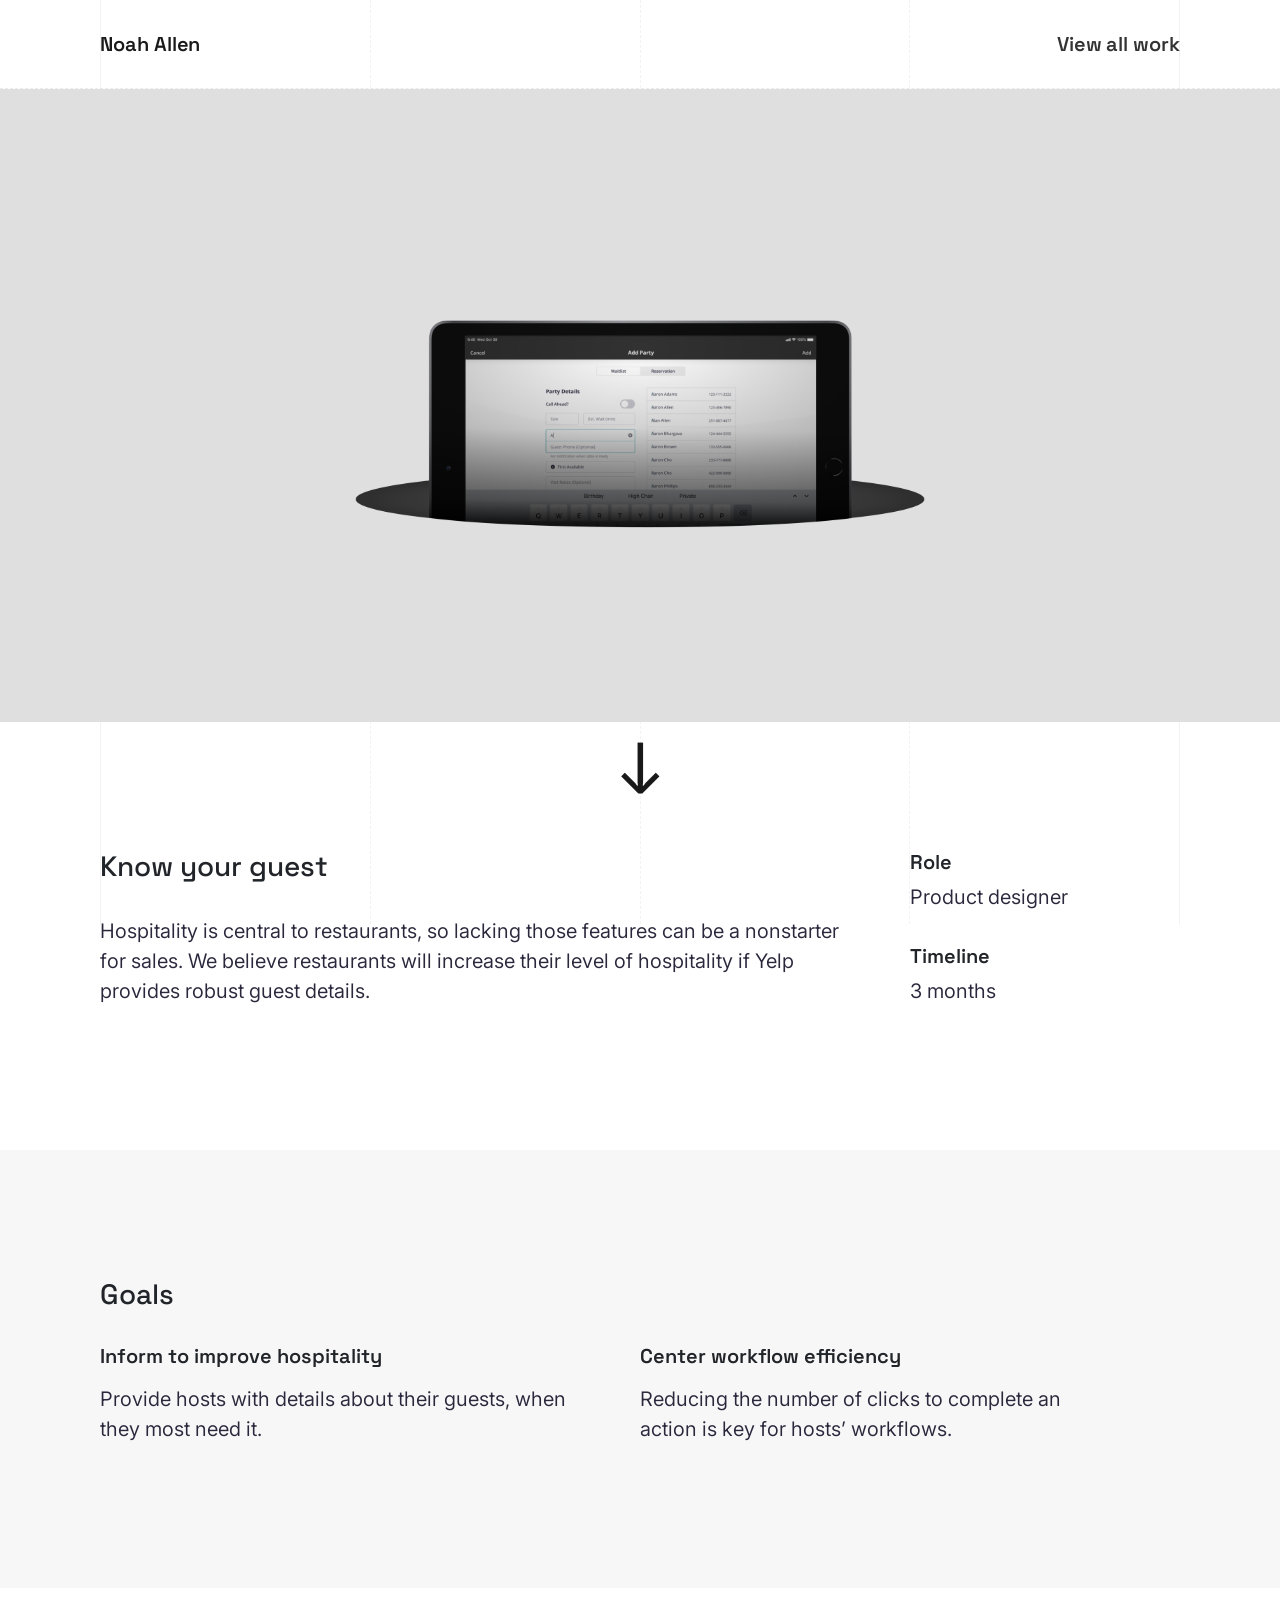
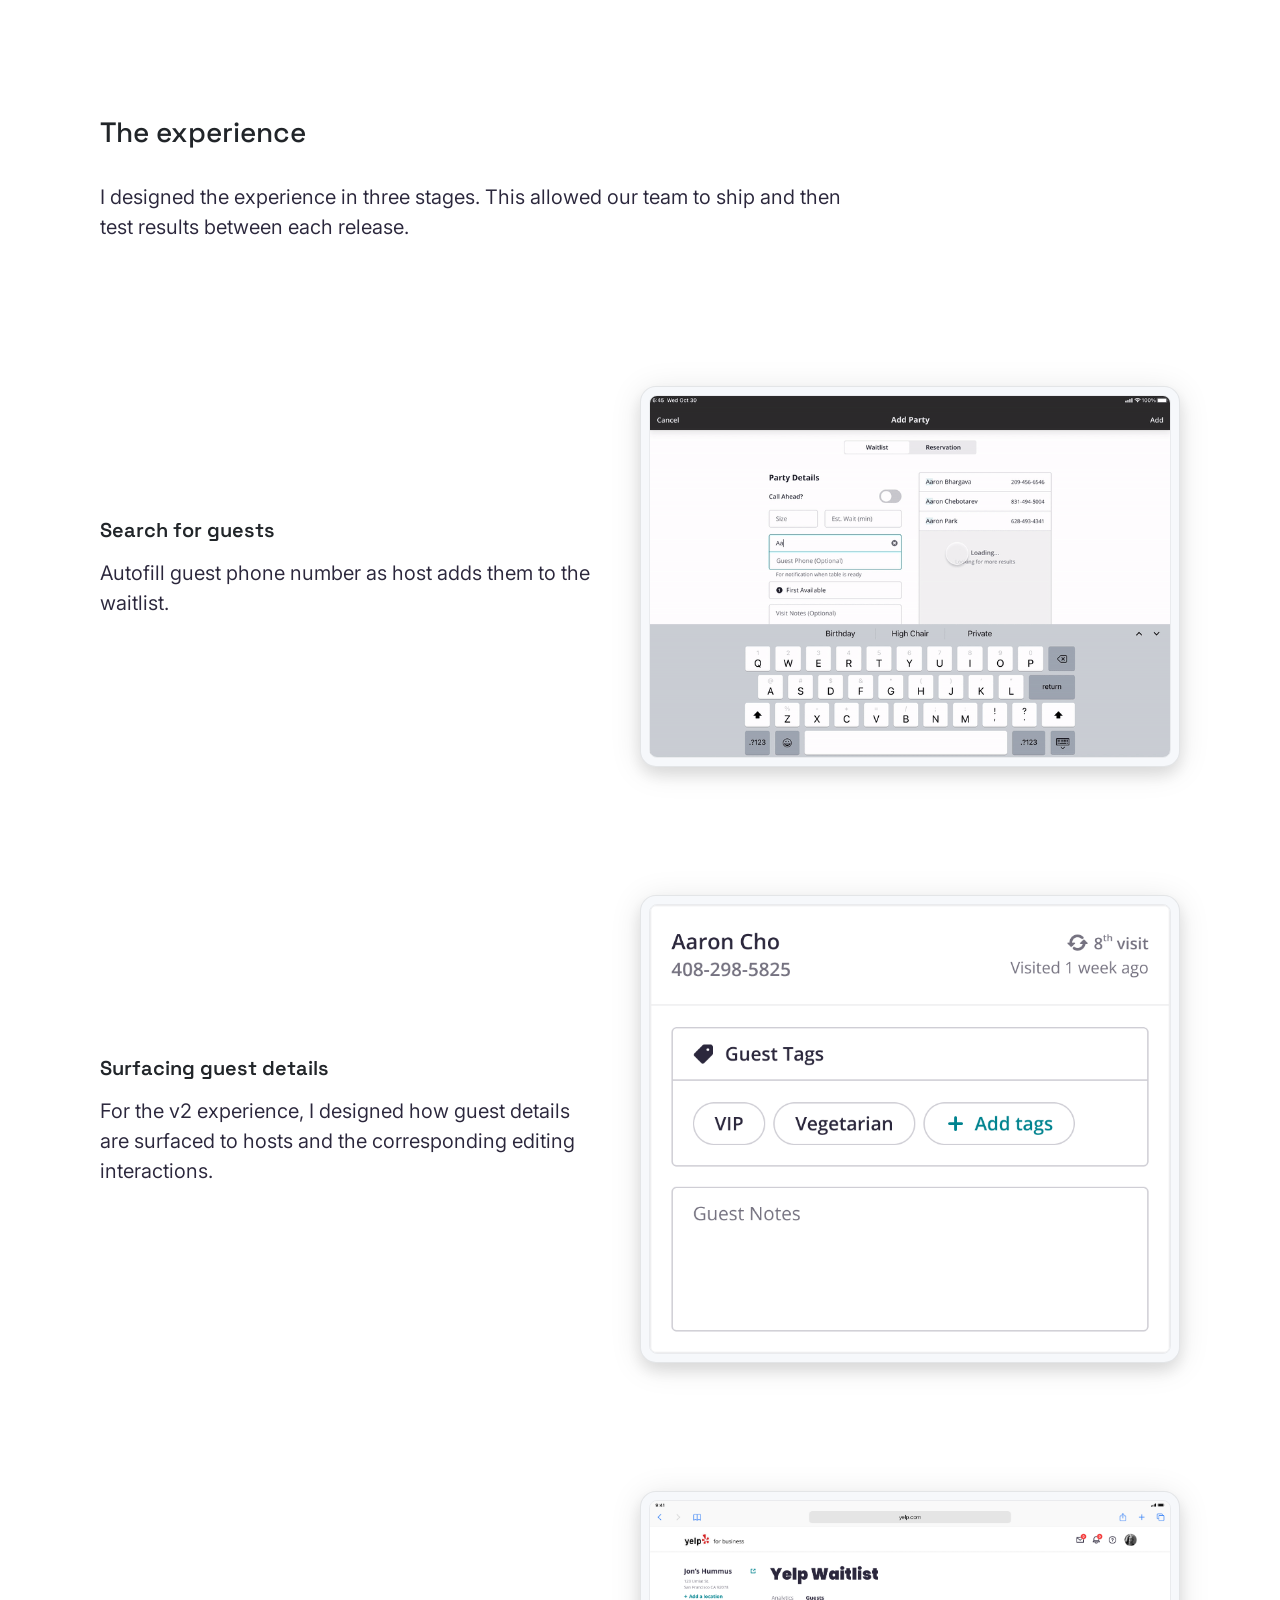
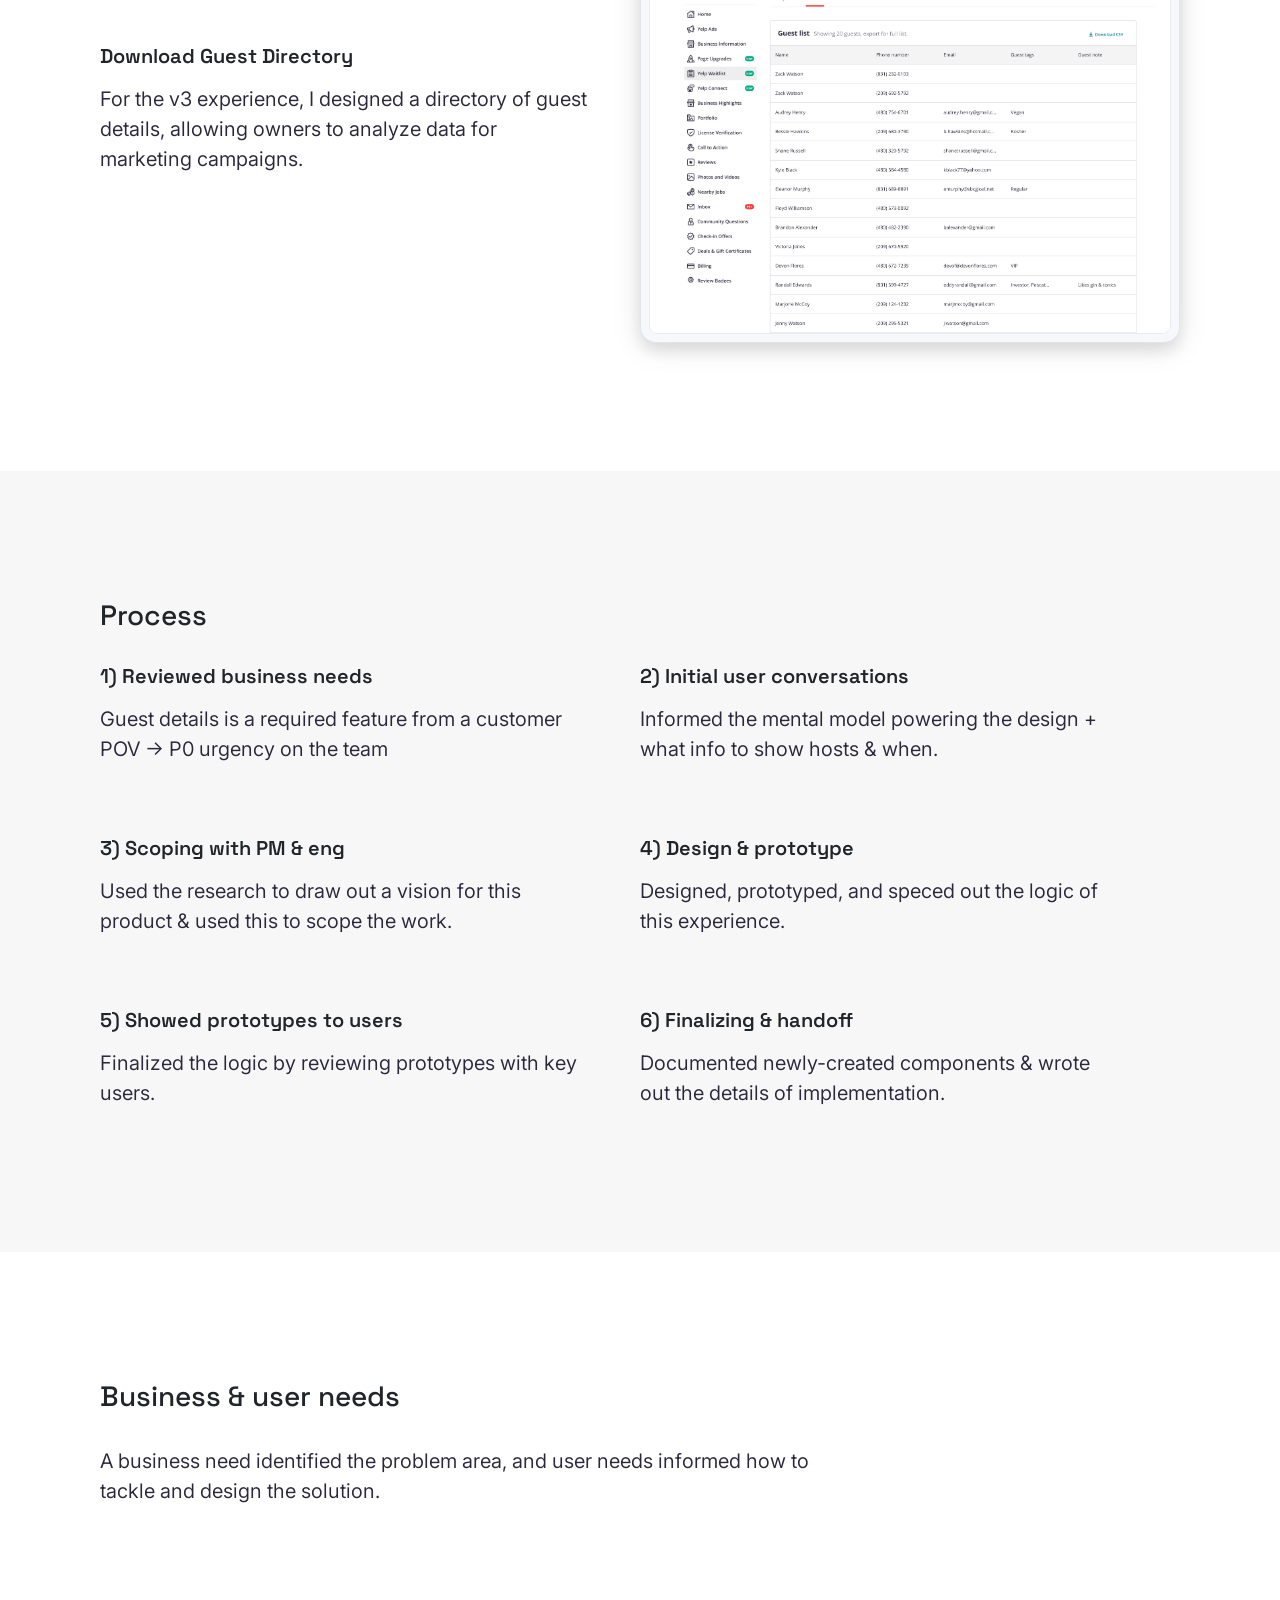
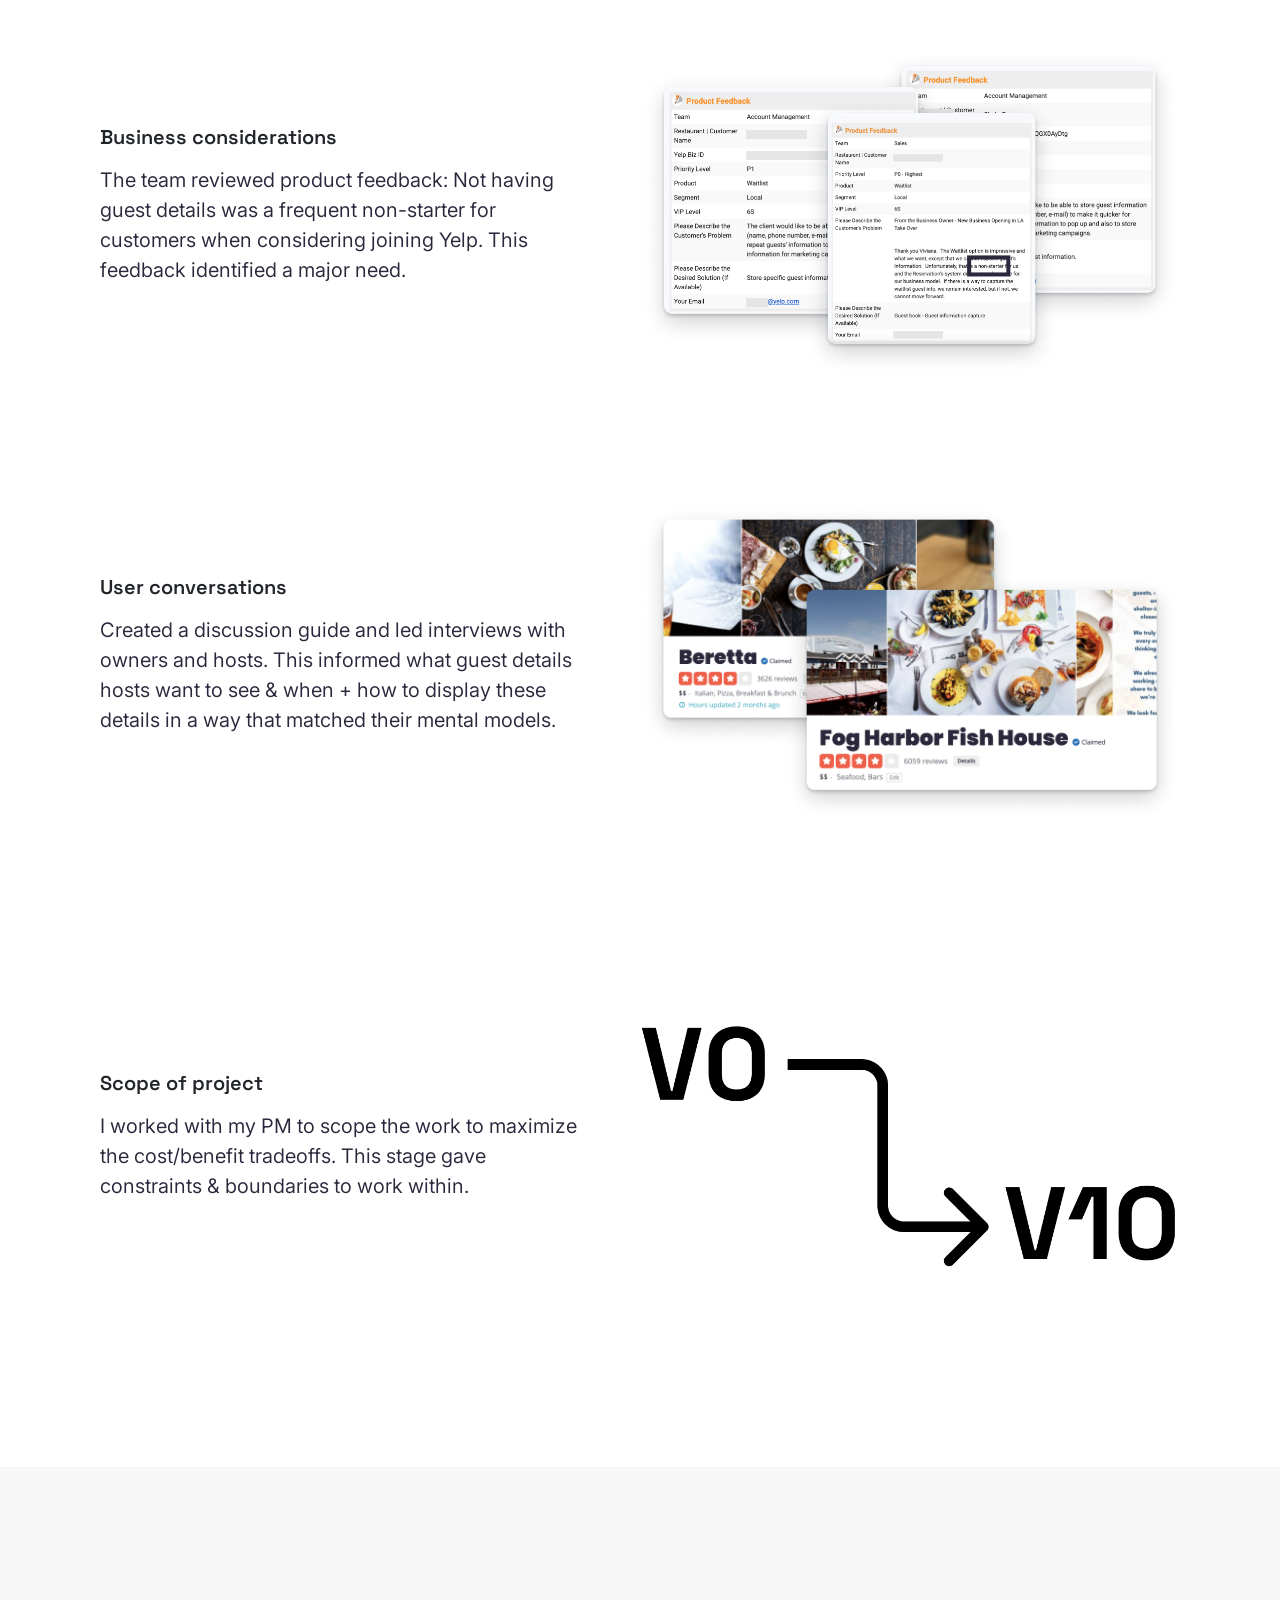
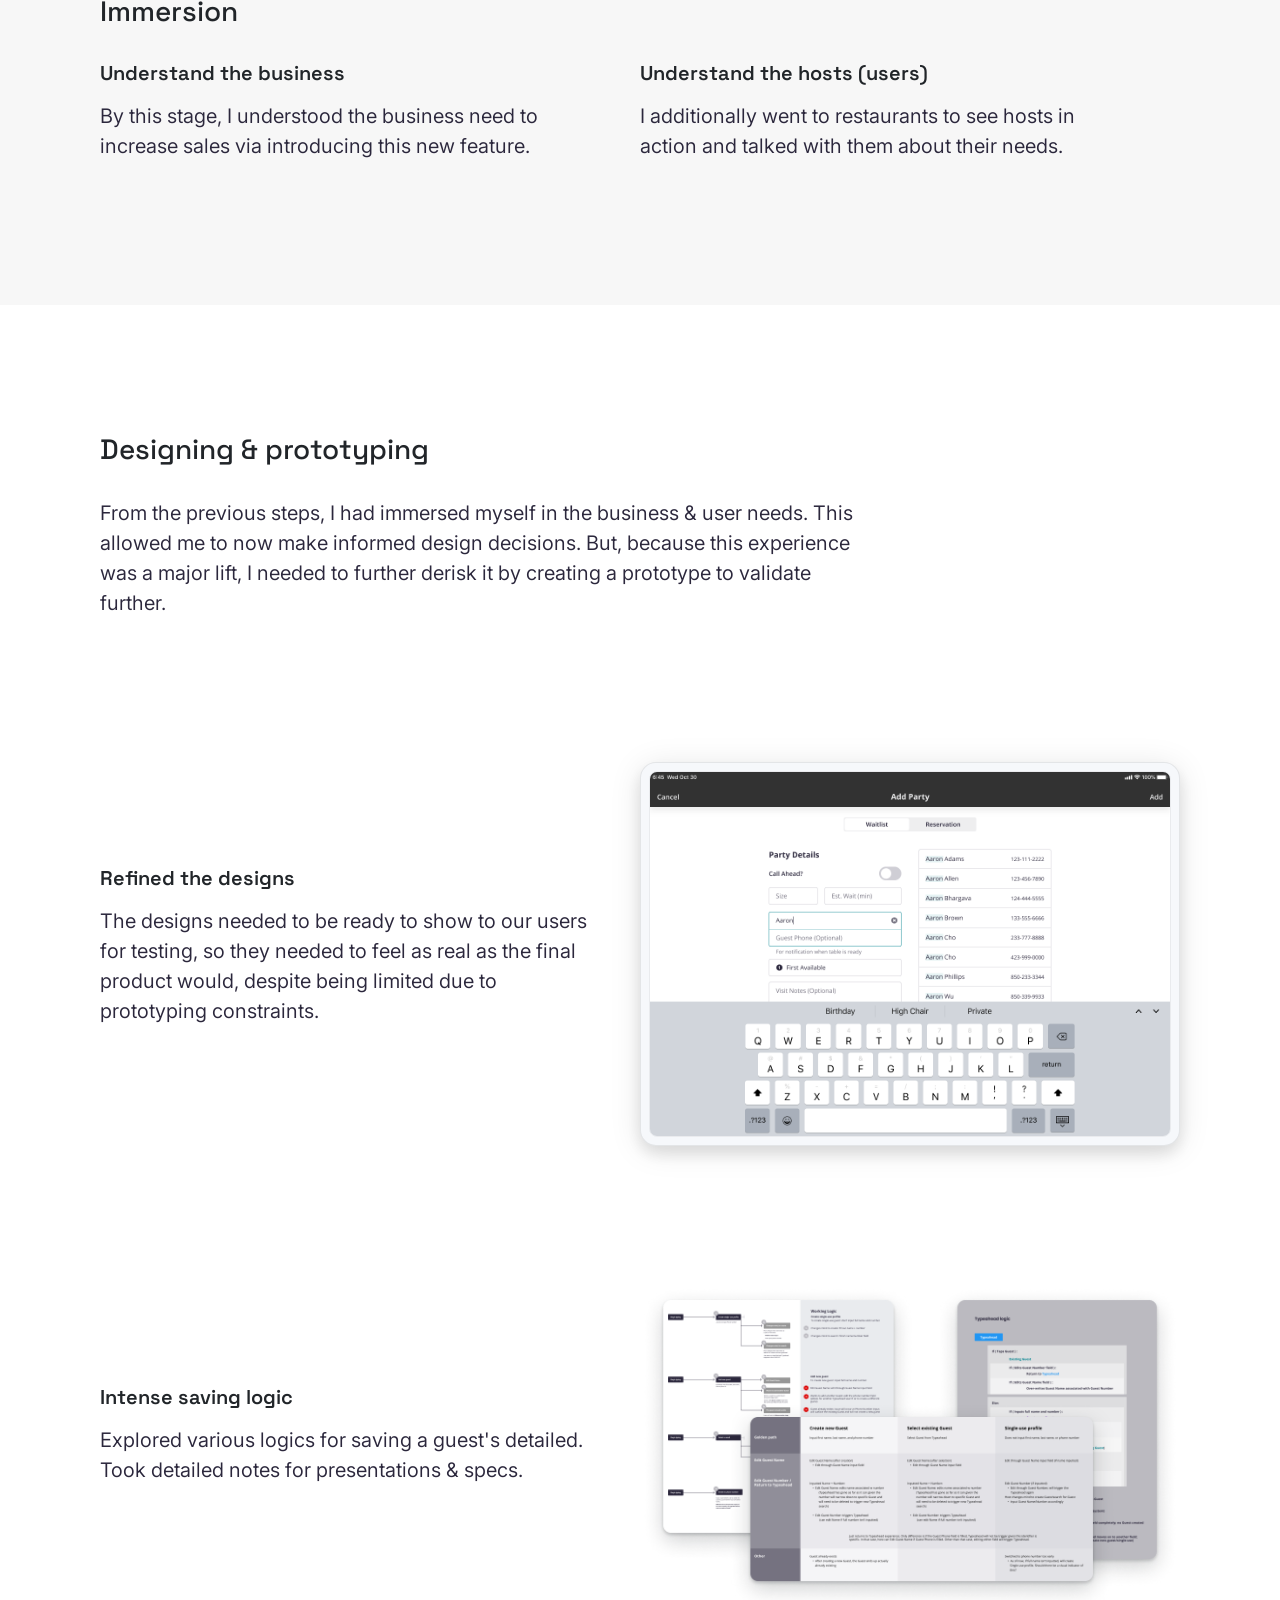
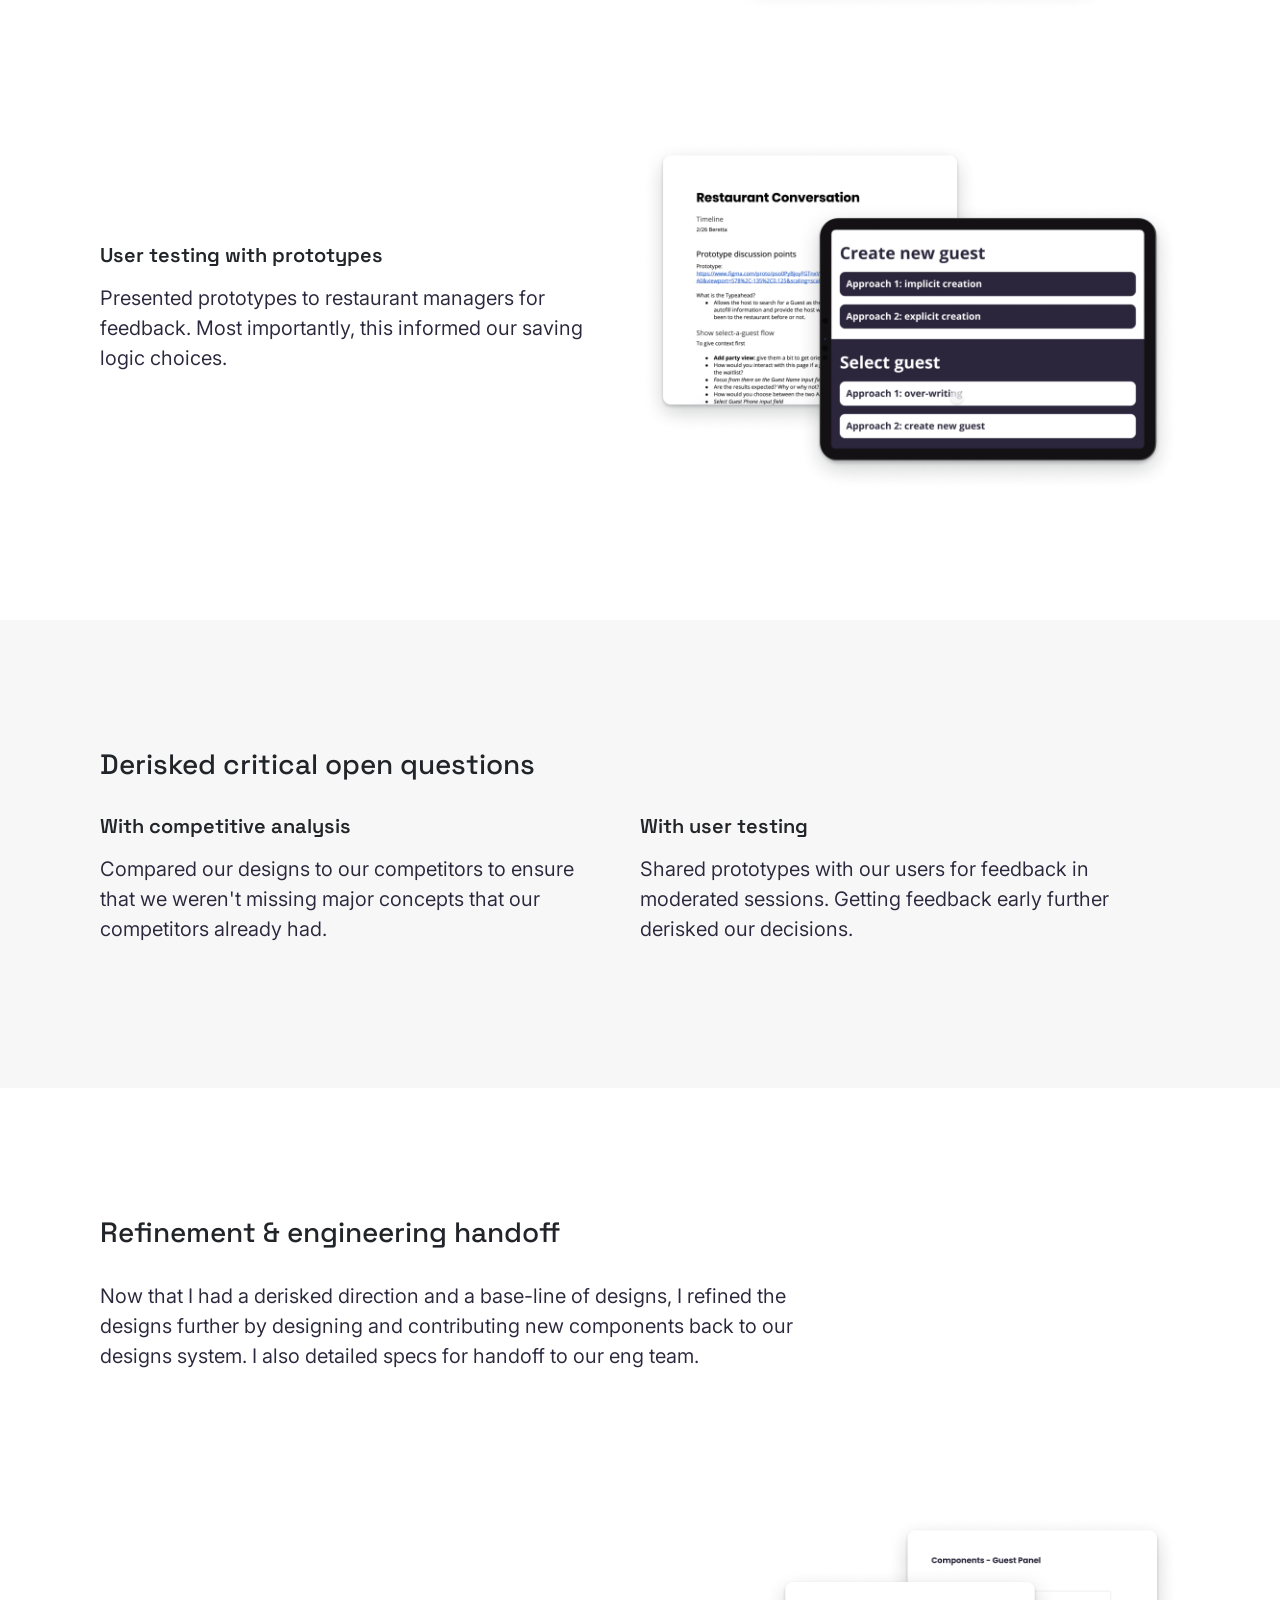
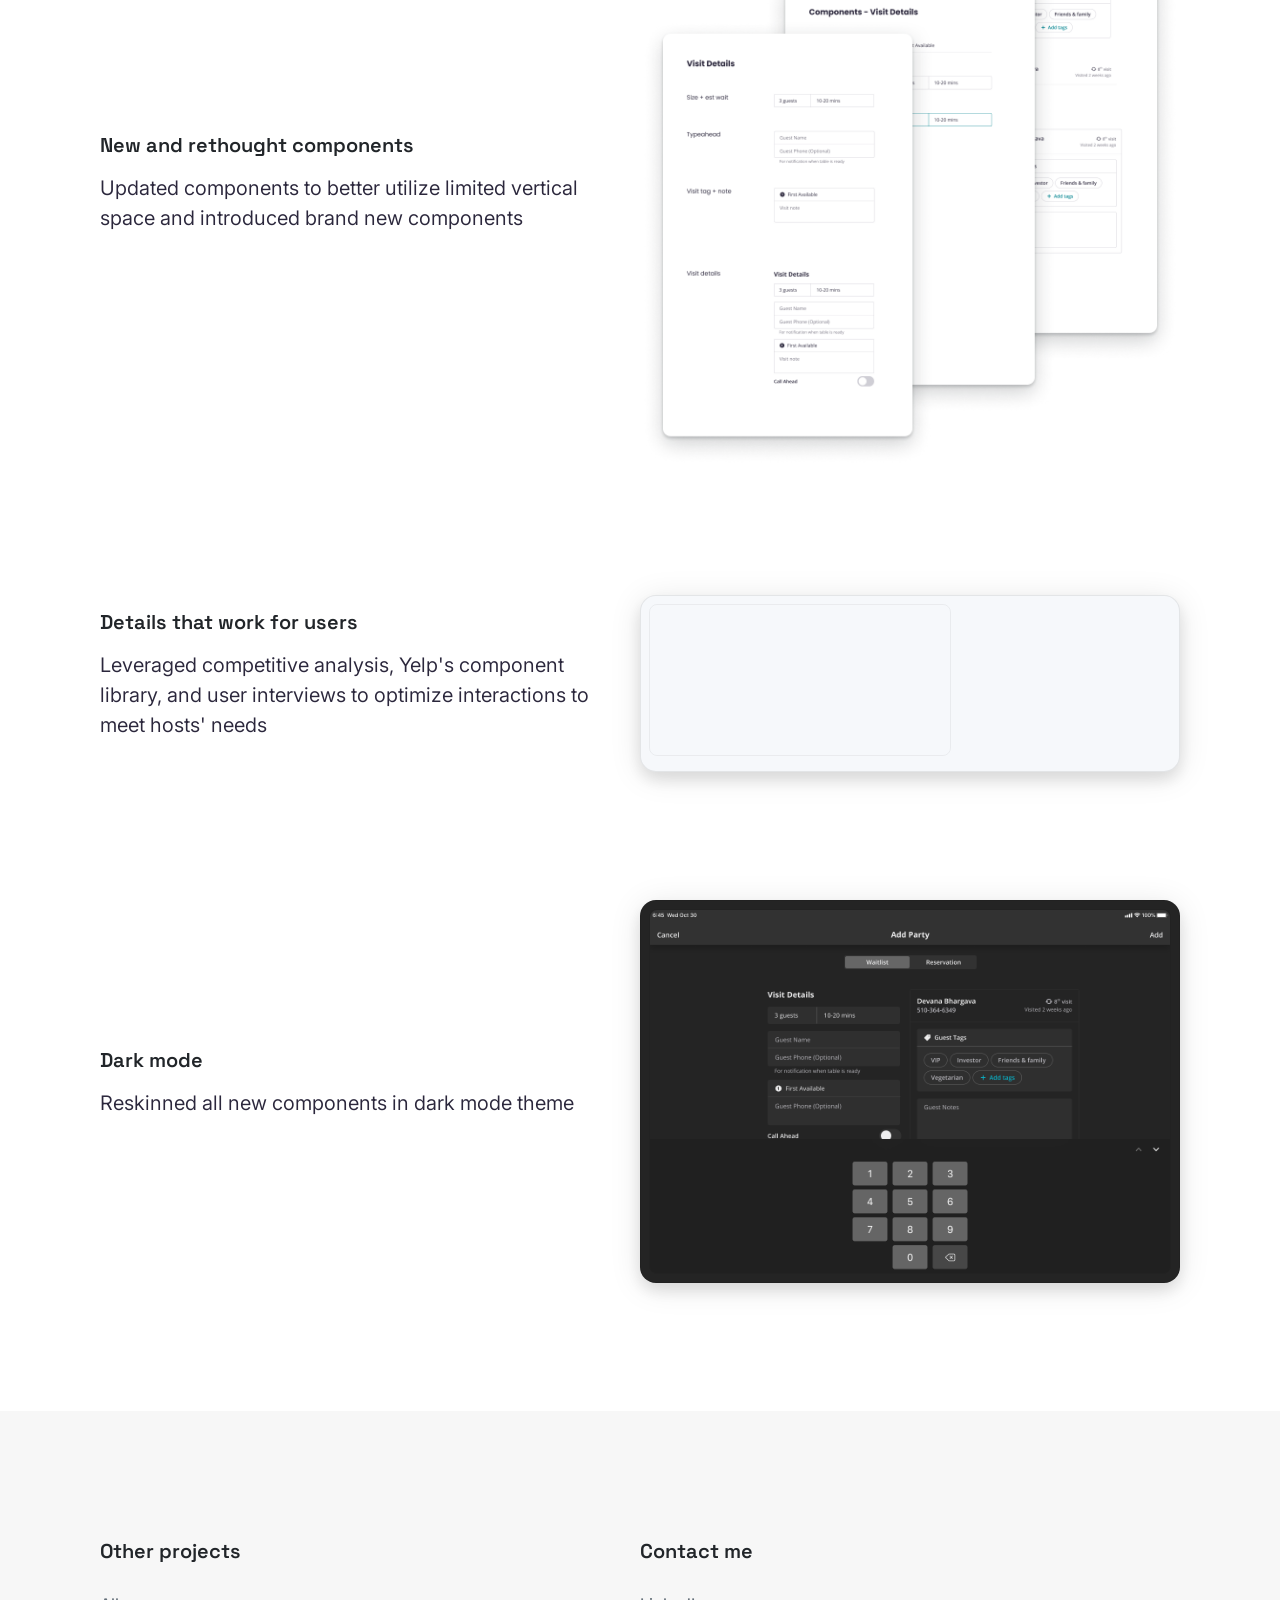
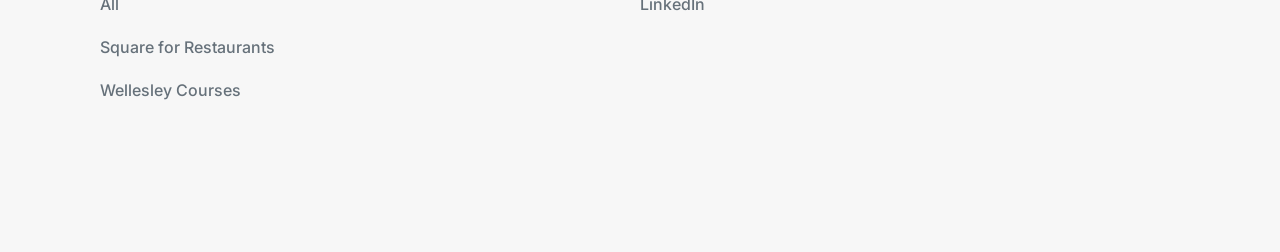
==== know-your-guest.html @ 18ea641b "Recovered site" ====
<!doctype html>
<html xmlns:og="http://opengraphprotocol.org/schema/" xmlns:fb="http://www.facebook.com/2008/fbml" lang="en-US"  class="touch-styles ">
  <head>
    <meta http-equiv="X-UA-Compatible" content="IE=edge,chrome=1">
    <meta name="viewport" content="width=device-width, initial-scale=1.0, shrink-to-fit=no">
    <!-- This is Squarespace. --><!-- synthesizer-yellow-887a -->
<base href="">
<meta charset="utf-8" />
<title>Yelp: know your guest &mdash; Noah Allen</title>

<link rel="preconnect" href="https://fonts.googleapis.com">
<link rel="preconnect" href="https://fonts.gstatic.com" crossorigin>
<link href="https://fonts.googleapis.com/css2?family=Space+Grotesk:wght@300;400;500;600;700&display=swap" rel="stylesheet">
<link href="https://fonts.googleapis.com/css2?family=Inter:wght@100;200;300;400;500;600;700;800;900&display=swap" rel="stylesheet">


<link rel="stylesheet" href="styles/styles.css" />
<link href="https://cdn.jsdelivr.net/npm/bootstrap@5.0.2/dist/css/bootstrap.min.css" rel="stylesheet" integrity="sha384-EVSTQN3/azprG1Anm3QDgpJLIm9Nao0Yz1ztcQTwFspd3yD65VohhpuuCOmLASjC" crossorigin="anonymous">
<link rel="icon" type="image/png" href="favicon.png"/>


  </head>
  <!-- Mobile Styles Enabled -->
  <body id="collection-5eba22b26d0cf6792a5a08ef" class="site-spacing-extra-small site-outer-padding-medium site-alignment-center tweak-site-ajax-loading-enable ancillary-header-full-width tweak-header-cart-style-text  ancillary-header-branding-position-left ancillary-header-tagline-position-left ancillary-header-primary-nav-position-right ancillary-header-secondary-nav-position-right ancillary-header-cart-position-right ancillary-header-left-layout-horizontal ancillary-header-center-layout-stacked ancillary-header-right-layout-horizontal ancillary-header-account-position-left tweak-header-account-style-text  tweak-mobile-bar-account-style-text show-desktop-folder-indicator   scale-heading-3-font-size scale-quote-font-size quote-alignment-center show-quotation-marks   show-events-banner           show-events-title              show-collection-page-header show-collection-page-footer banner-height-small banner-image-alignment-center    banner-text-alignment-center page-banner-text-width-small  scale-banner-description-font-size  banner-text-background-indent-custom scale-page-title-font-size scale-page-description-font-size intro-text-width-large intro-text-height-medium scale-index-title-font-size scale-index-description-font-size index-intro-text-width-medium index-intro-text-height-extra-large index-item-width-half index-item-height-medium index-item-spacing-small    index-item-image-alignment-center index-item-image-crop  index-item-title-display-on-hover index-item-title-alignment-center scale-index-item-title-font-size  show-index-item-categories  project-image-alignment-center project-image-spacing-medium project-banner-spacing-small show-project-captions project-image-portrait-caption-style-alternate  project-image-landscape-caption-style-offset project-left-image-portrait-caption-style-standard project-left-image-landscape-caption-style-standard project-right-image-portrait-caption-style-standard project-right-image-landscape-caption-style-standard    tweak-project-slide-transition image-caption-title-alignment-center scale-image-caption-title-font image-caption-body-alignment-center scale-image-caption-body-font show-index-navigation index-link-spacing-large scale-index-link-font-size index-link-style-list-inline index-link-delimiter-type-none show-next-label-only tweak-page-transition-animation tweak-mobile-bar-position-top-fixed tweak-transparent-fixed-mobile-bar tweak-mobile-bar-branding-position-left tweak-mobile-bar-menu-icon-position-right tweak-mobile-bar-site-tagline-position-below-branding  tweak-mobile-bar-cart-style-text tweak-icon-weight-light  tweak-blog-meta-primary-date tweak-blog-meta-secondary-category tweak-blog-list-style-grid tweak-blog-list-separator-show tweak-blog-list-alignment-left tweak-blog-list-item-image-show tweak-blog-list-item-image-aspect-ratio-grid-32-standard tweak-blog-list-item-image-aspect-ratio-stacked-11-square tweak-blog-list-item-title-show tweak-blog-list-item-excerpt-show tweak-blog-list-item-body-show tweak-blog-list-item-readmore-below-excerpt tweak-blog-list-item-meta-position-above-title tweak-blog-list-pagination-link-label-show tweak-blog-list-pagination-link-icon-show tweak-blog-list-pagination-link-icon-weight-light tweak-blog-item-alignment-center tweak-blog-item-meta-position-above-title tweak-blog-item-share-position-above-content  tweak-blog-item-pagination-link-label-show tweak-blog-item-pagination-link-title-show tweak-blog-item-pagination-link-meta-hide tweak-blog-item-pagination-link-icon-weight-hairline   event-thumbnails event-thumbnail-size-32-standard event-date-label event-date-label-time event-list-show-cats event-list-date event-list-time event-list-address   event-icalgcal-links  event-excerpts  event-item-back-link    gallery-design-grid aspect-ratio-auto lightbox-style-light gallery-navigation-bullets gallery-info-overlay-show-on-hover gallery-aspect-ratio-32-standard gallery-arrow-style-no-background gallery-transitions-fade gallery-show-arrows gallery-auto-crop   tweak-product-list-image-aspect-ratio-23-standard-vertical tweak-product-list-item-hover-behavior-show-alternate-image tweak-product-list-meta-position-overlay tweak-product-list-mobile-meta-position-under tweak-product-list-meta-alignment-under-center tweak-product-list-meta-alignment-overlay-center-center tweak-product-list-show-title tweak-product-list-show-price tweak-product-list-filter-display-left-side tweak-product-list-filter-alignment-left tweak-product-item-nav-show-none tweak-product-item-nav-pagination-style-previousnext tweak-product-item-nav-breadcrumb-alignment-left tweak-product-item-nav-pagination-alignment-split tweak-product-item-gallery-position-left tweak-product-item-gallery-design-slideshow tweak-product-item-gallery-aspect-ratio-23-standard-vertical tweak-product-item-gallery-thumbnail-alignment-center tweak-product-item-details-alignment-left tweak-product-item-details-show-title tweak-product-item-details-show-price tweak-product-item-details-show-excerpt tweak-product-item-details-excerpt-position-below-price tweak-product-item-details-show-share-buttons tweak-product-item-details-show-variants tweak-product-item-details-show-quantity tweak-product-item-details-options-style-square tweak-product-item-details-show-add-to-cart-button tweak-product-item-details-add-to-cart-button-style-outline tweak-product-item-details-add-to-cart-button-shape-square tweak-product-item-details-add-to-cart-button-padding-medium tweak-product-item-image-zoom-enabled tweak-product-item-image-zoom-behavior-click tweak-product-item-lightbox-enabled tweak-related-products-image-aspect-ratio-11-square tweak-related-products-meta-alignment-under-center tweak-product-badge-style-square tweak-product-badge-position-top-right tweak-product-badge-inset-floating newsletter-style-dark hide-opentable-icons opentable-style-dark small-button-style-outline small-button-shape-square medium-button-style-outline medium-button-shape-rounded large-button-style-outline large-button-shape-square image-block-poster-text-alignment-center image-block-card-dynamic-font-sizing image-block-card-content-position-center image-block-card-text-alignment-left image-block-overlap-dynamic-font-sizing image-block-overlap-content-position-center image-block-overlap-text-alignment-left image-block-collage-dynamic-font-sizing image-block-collage-content-position-top image-block-collage-text-alignment-left image-block-stack-dynamic-font-sizing image-block-stack-text-alignment-left button-style-outline button-corner-style-square tweak-product-quick-view-button-style-floating tweak-product-quick-view-button-position-bottom tweak-product-quick-view-lightbox-excerpt-display-truncate tweak-product-quick-view-lightbox-show-arrows tweak-product-quick-view-lightbox-show-close-button tweak-product-quick-view-lightbox-controls-weight-light tweak-share-buttons-style-icon-only tweak-share-buttons-icons-show tweak-share-buttons-labels-show tweak-share-buttons-counts-show  tweak-share-buttons-standard-background-color native-currency-code-usd collection-5eba22b26d0cf6792a5a08ef collection-type-page collection-layout-default mobile-style-available has-site-title has-primary-nav has-secondary-nav" data-controller="BodyClassController">

  <div class="overflow-wrapper">

    
  <div class='col-12 sketch-lines-container d-none d-sm-block'>
    <div class='sketch-lines hor-main-spacing'>
      <div class='sketch-line d-none d-lg-block col-lg-3'></div>
      <div class='sketch-line d-none d-lg-block col-lg-3'></div>
      <div class='sketch-line d-none d-sm-block col-sm-6 col-lg-3'></div>
      <div class='sketch-line-right d-none d-sm-block col-sm-6 col-lg-3'></div>
    </div>
  </div>
  




    <div id="site" class="site-container">

  
      
      <header id="header" class="row hor-main-spacing px-lg-0 " >
        <div class="col-6 " style='padding: 0px;'>
          
            <h3 class="site-title"><a href="index.html">Noah Allen</a></h3>
            
          
          </div>
      
            <div class="col-6 row" id='navigation-as'>
              <nav class="site-navigation" role="navigation" data-content-field="navigation">
            
                      <div class="nav-item index active homepage" id="id-5be735d0b8a0453fd31dd497">
                        <a href="index.html" class="nav-item-index primary-nav-wrapper ">
                          <h3>View all work</h3>
                        </a>
                      </div>
                    
                </nav>
               
        </div>
      </header>


      <div id="content" class="content-container">

        

            




          
        

        <main id="page" class="site-page" role="main">
          <div class='light-gray-splash-blocks container-fluid position-relative pt-3 pt-sm-5' style='pointer-events: none;'>
            <div class='container col-11 col-sm-10 col-md-10 col-lg-8 pt-2' >
  
              <img style='margin-top: 128px;' src='kyg-cover.png' class="img-fluid" alt="..."  >

            </div>
            <div class='home-arrow d-none d-md-flex'>↓</div>

          </div>
            
            

          <div class="vertical-spacing-128 row hor-main-spacing gx-0" data-content-field="main-content">

            <div class='col-12 col-lg-9 pe-0 pe-md-5'>
              <h2 class='margin-bottom-32'>Know your guest</h2>
              <p>Hospitality is central to restaurants, so lacking those features can be a nonstarter for sales. We believe restaurants will increase their level of hospitality if Yelp provides robust guest details.</p>
            </div>
            <div class='col-md-12 col-lg-3 d-none d-md-flex row gx-0 pt-0 pt-md-4 pt-lg-0'>
              <div class='col-12 col-md-6 col-lg-12'>
                <h3 class='margin-bottom-8'>Role</h3>
                <p class='margin-bottom-32'>Product designer</p>
              </div>
              <div class='col-12 col-md-6 col-lg-12'>
                <h3 class='margin-bottom-8'>Timeline</h3>
                <p>3 months</p>
              </div>
            </div>
            
          </div>

          <div class='col-12 background-light vertical-spacing-128'>
            <div class="hor-main-spacing gx-0" data-content-field="main-content">
              <h2 class='margin-bottom-32'>Goals</h2>
  
              <div class='col-12 row'>
                <div class='col-12 col-md-6 pe-md-5 pb-5 pb-md-0'>
                  <h3 class='margin-bottom-16'>Inform to improve hospitality</h3>
                  <p>Provide hosts with details about their guests, when they most need it.</p>
                </div>
                <div class='col-12 col-md-6 pe-md-5'>
                  <h3 class='margin-bottom-16'>Center workflow efficiency</h3>
                  <p>Reducing the number of clicks to complete an action is key for hosts’ workflows.</p>
                </div>
              </div>
            
              
            </div>
          </div>

          <div class="vertical-spacing-128 row hor-main-spacing gx-0" data-content-field="main-content">

            <div class='col-12 col-md-9 pe-0 pe-md-5'>
              <h2 class='margin-bottom-32'>The experience</h2>
              <p>I designed the experience in three stages. This allowed our team to ship and then test results between each release.</p>
            </div>
            <div class='col-3 d-none d-md-block'>
              
            </div>
            
          </div>
    

          <div class="image-block row row hor-main-spacing gx-0" data-content-field="main-content">
              <div class='col-12 col-md-6 pe-0 pe-md-5'>
                <h3 class='margin-bottom-16'>Search for guests</h3>
                <p>Autofill guest phone number as host adds them to the waitlist.</p>
                    
              </div>
              <div class='col-12 col-md-6'>
                <div class='chrome-image-container'>
                  <img src='full-details-kyg.gif' class="img-fluid image-within-chrome" alt="...">
                </div>
              </div>
          </div>

          <div class="image-block row row hor-main-spacing gx-0" data-content-field="main-content">
            <div class='col-12 col-md-6 pe-0 pe-md-5'>
              <h3 class='margin-bottom-16'>Surfacing guest details</h3>
              <p>For the v2 experience, I designed how guest details are surfaced to hosts and the corresponding editing interactions.</p>
                  
            </div>
            <div class='col-12 col-md-6'>
              <div class='chrome-image-container'>
                <img src='Surfacing-Details.png' class="img-fluid image-within-chrome" alt="...">
              </div>
            </div>
        </div>

        <div class="image-block row row hor-main-spacing gx-0" data-content-field="main-content">
          <div class='col-12 col-md-6 pe-0 pe-md-5'>
            <h3 class='margin-bottom-16'>Download Guest Directory</h3>
            <p>For the v3 experience, I designed a directory of guest details, allowing owners to analyze data for marketing campaigns.</p>
                
          </div>
          <div class='col-12 col-md-6'>
            <div class='chrome-image-container'>
              <img src='Guest-Directory.png' class="img-fluid image-within-chrome" alt="...">
            </div>
          </div>
      </div>

      <div class='col-12 background-light vertical-spacing-128'>
        <div class="hor-main-spacing gx-0" data-content-field="main-content">
          <h2 class='margin-bottom-32'>Process</h2>

          <div class='col-12 row margin-bottom-56'>
            <div class='col-12 col-md-6 pe-md-5 pe-0 pb-5 pb-md-0'>
              <h3 class='margin-bottom-16'>1) Reviewed business needs</h3>
              <p>Guest details is a required feature from a customer POV -> P0 urgency on the team</p>
            </div>
            <div class='col-12 col-md-6 pe-md-5 pe-0'>
              <h3 class='margin-bottom-16'>2) Initial user conversations</h3>
              <p>Informed the mental model powering the design + what info to show hosts & when.</p>
            </div>
          </div>

          <div class='col-12 row margin-bottom-56'>
            <div class='col-12 col-md-6 pe-md-5 pe-0 pb-5 pb-md-0'>
              <h3 class='margin-bottom-16'>3) Scoping with PM & eng</h3>
              <p>Used the research to draw out a vision for this product & used this to scope the work.</p>
            </div>
            <div class='col-12 col-md-6 pe-md-5 pe-0'>
              <h3 class='margin-bottom-16'>4) Design & prototype</h3>
              <p>Designed, prototyped, and speced out the logic of this experience.</p>
            </div>
          </div>

          <div class='col-12 row'>
            <div class='col-12 col-md-6 pe-md-5 pe-0 pb-5 pb-md-0'>
              <h3 class='margin-bottom-16'>5) Showed prototypes to users</h3>
              <p>Finalized the logic by reviewing prototypes with key users.</p>
            </div>
            <div class='col-12 col-md-6 pe-md-5 pe-0'>
              <h3 class='margin-bottom-16'>6) Finalizing & handoff</h3>
              <p>Documented newly-created components & wrote out the details of implementation.</p>
            </div>
          </div>
        
          
        </div>
      </div>

      <div class="vertical-spacing-128 row hor-main-spacing gx-0" data-content-field="main-content">

        <div class='col-12 col-md-9 pe-0 pe-md-5'>
          <h2 class='margin-bottom-32'>Business & user needs</h2>
          <p>A business need identified the problem area, and user needs informed  how to tackle and design the solution.</p>
        </div>
        <div class='col-3 d-none d-md-block'>
          
        </div>
        
      </div>

      <div class="image-block row row hor-main-spacing gx-0" data-content-field="main-content">
        <div class='col-12 col-md-6 pe-0 pe-md-5'>
          <h3 class='margin-bottom-16'>Business considerations</h3>
          <p>The team reviewed product feedback: Not having guest details was a frequent non-starter for customers when considering joining Yelp. This feedback identified a major need.</p>
              
        </div>
        <div class='col-12 col-md-6'>
            <img src='Business-Considerations.png' class="img-fluid" alt="...">
        </div>
      </div>

      <div class="image-block row row hor-main-spacing gx-0" data-content-field="main-content">
        <div class='col-12 col-md-6 pe-0 pe-md-5'>
          <h3 class='margin-bottom-16'>User conversations</h3>
          <p>Created a discussion guide and led interviews with owners and hosts. This informed what guest details hosts want to see & when + how to display these details in a way that matched their mental models.</p>
              
        </div>
        <div class='col-12 col-md-6'>
            <img src='User-Conversations.png' class="img-fluid" alt="...">
          </div>
      </div>

      <div class="image-block row row hor-main-spacing gx-0" data-content-field="main-content">
        <div class='col-12 col-md-6 pe-0 pe-md-5'>
          <h3 class='margin-bottom-16'>Scope of project</h3>
          <p>I worked with my PM to scope the work to maximize the cost/benefit tradeoffs. This stage gave constraints & boundaries to work within.</p>
              
        </div>
        <div class='col-12 col-md-6'>
            <img src='v0tov10.png' class="img-fluid" alt="...">
          
        </div>
      </div>

      <div class='col-12 background-light vertical-spacing-128'>
        <div class="hor-main-spacing gx-0" data-content-field="main-content">
          <h2 class='margin-bottom-32'>Immersion</h2>

          <div class='col-12 row'>
            <div class='col-12 col-md-6 pe-md-5 pe-0 pb-5 pb-md-0'>
              <h3 class='margin-bottom-16'>Understand the business</h3>
              <p>By this stage, I understood the business need to increase sales via introducing this new feature.</p>
            </div>
            <div class='col-12 col-md-6 pe-md-5 pe-0'>
              <h3 class='margin-bottom-16'>Understand the hosts (users)</h3>
              <p>I additionally went to restaurants to see hosts in action and talked with them about their needs.</p>
            </div>
          </div>
        
          
        </div>
      </div>

      <div class="vertical-spacing-128 row hor-main-spacing gx-0" data-content-field="main-content">

        <div class='col-12 col-md-9 pe-0 pe-md-5'>
          <h2 class='margin-bottom-32'>Designing & prototyping</h2>
          <p>From the previous steps, I had immersed myself in the business & user needs. This allowed me to now make informed design decisions. But, because this experience was a major lift, I needed to further derisk it by creating a prototype to validate further.</p>
        </div>
        <div class='col-3 d-none d-md-block'>
          
        </div>
        
      </div>

      <div class="image-block row row hor-main-spacing gx-0" data-content-field="main-content">
        <div class='col-12 col-md-6 pe-0 pe-md-5'>
          <h3 class='margin-bottom-16'>Refined the designs</h3>
          <p>The designs needed to be ready to show to our users for testing, so they needed to feel as real as the final product would, despite being limited due to prototyping constraints.</p>
              
        </div>
        <div class='col-12 col-md-6'>
            <div class='chrome-image-container'>
              <img src='search-guest-still.png' class="img-fluid image-within-chrome" alt="...">
            </div>
        </div>
      </div>

      <div class="image-block row row hor-main-spacing gx-0" data-content-field="main-content">
        <div class='col-12 col-md-6 pe-0 pe-md-5'>
          <h3 class='margin-bottom-16'>Intense saving logic</h3>
          <p>Explored various logics for saving a guest's detailed. Took detailed notes for presentations & specs.</p>
              
        </div>
        <div class='col-12 col-md-6'>
            <img src='Flow-Logic.png' class="img-fluid" alt="...">
          </div>
      </div>

      <div class="image-block row row hor-main-spacing gx-0" data-content-field="main-content">
        <div class='col-12 col-md-6 pe-0 pe-md-5'>
          <h3 class='margin-bottom-16'>User testing with prototypes</h3>
          <p>Presented prototypes to restaurant managers for feedback. Most importantly, this informed our saving logic choices.</p>
              
        </div>
        <div class='col-12 col-md-6'>
            <img src='Prototype-Testing.png' class="img-fluid" alt="...">
          </div>
      </div>


      <div class='col-12 background-light vertical-spacing-128'>
        <div class="hor-main-spacing gx-0" data-content-field="main-content">
          <h2 class='margin-bottom-32'>Derisked critical open questions</h2>

          <div class='col-12 row'>
            <div class='col-12 col-md-6 pe-md-5 pe-0 pb-5 pb-md-0'>
              <h3 class='margin-bottom-16'>With competitive analysis</h3>
              <p>Compared our designs to our competitors to ensure that we weren't missing major concepts that our competitors already had.</p>
            </div>
            <div class='col-12 col-md-6 pe-md-5 pe-0'>
              <h3 class='margin-bottom-16'>With user testing</h3>
              <p>Shared prototypes with our users for feedback in moderated sessions. Getting feedback early further derisked our decisions.</p>
            </div>
          </div>
        
          
        </div>
      </div>

      <div class="vertical-spacing-128 row hor-main-spacing gx-0" data-content-field="main-content">

        <div class='col-12 col-md-9 pe-0 pe-md-5'>
          <h2 class='margin-bottom-32'>Refinement & engineering handoff</h2>
          <p>Now that I had a derisked direction and a base-line of designs, I refined the designs further by designing and contributing new components back to our designs system. I also detailed specs for handoff to our eng team.</p>
        </div>
        <div class='col-3 d-none d-md-block'>
          
        </div>
        
      </div>

      <div class="image-block row row hor-main-spacing gx-0" data-content-field="main-content">
        <div class='col-12 col-md-6 pe-0 pe-md-5'>
          <h3 class='margin-bottom-16'>New and rethought components</h3>
          <p>Updated components to better utilize limited vertical space and introduced brand new components</p>
              
        </div>
        <div class='col-12 col-md-6'>
            <img src='New-Components.png' class="img-fluid" alt="...">
          </div>
      </div>

      <div class="image-block row row hor-main-spacing gx-0" data-content-field="main-content">
        <div class='col-12 col-md-6 pe-0 pe-md-5'>
          <h3 class='margin-bottom-16'>Details that work for users</h3>
          <p>Leveraged competitive analysis, Yelp's component library, and user interviews to optimize interactions to meet hosts' needs</p>
              
        </div>
        <div class='col-12 col-md-6'>
            <div class='chrome-image-container'>
              <video autoplay loop muted class="img-fluid image-within-chrome">
                <source src="add-guest-tags.mov" type="video/mp4">
              </video>
            </div>
          </div>
          </div>
      </div>
      
      <div class="image-block row row hor-main-spacing gx-0" data-content-field="main-content">
        <div class='col-12 col-md-6 pe-0 pe-md-5'>
          <h3 class='margin-bottom-16'>Dark mode</h3>
          <p>Reskinned all new components in dark mode theme</p>
              
        </div>
        <div class='col-12 col-md-6'>
            <div class='chrome-image-container' style='background-color: #242424;'>
              <img src='Dark-Mode.png' class="img-fluid image-within-chrome" alt="...">
            </div>
          </div>
      </div>

      <div class='col-12 background-light vertical-spacing-128'>
        <div class="hor-main-spacing gx-0" data-content-field="main-content">

          <div class='col-12 row'>
            <div class='col-12 col-md-6 pe-md-5 pb-5 pb-md-0'>
              <h3 class='margin-bottom-32'>Other projects</h3>
              <a href='index.html'>All</a><br>
              <a href='square-restaurants.html'>Square for Restaurants</a><br>
              <a href='wellesley-courses.html'>Wellesley Courses</a><br>
            </div>
            <div class='col-12 col-md-6 pe-md-5'>
              <h3 class='margin-bottom-32'>Contact me</h3>
                  <a href='https://www.linkedin.com/in/noahlallen/'>LinkedIn</a><br>
            </div>
          </div>
        
          
        </div>
      </div>

        
        
          
          
      
          




  


  





          

          
	<!-- item belongs to an index -->
	
	
	
	



        </main>



      </div>
    </div>


  </body>
</html>
---- styles/styles.css ----
body {
    color: #2B273C;
    font-family: 'Inter', sans-serif;
    font-weight: 400;
    font-style: normal;
    font-size: 16px;
    letter-spacing: 0em;
    text-rendering: optimizeLegibility;
    margin: 0px;
    height: 100%;
}

#header{
    margin-top: 32px;
    margin-bottom: 24px;
    margin-left: 0px;
    margin-right: 0px;
}

#header a{
    font-family: 'Space Grotesk';
    font-style: normal;
    font-weight: 600;
    font-size: 20px;
    line-height: 120%;
    /* identical to box height, or 24px */
    
    letter-spacing: -0.003em;
}

.site-title a{
    text-align: left;
}

.site-header, .site-page, .site-footer {
    width: auto;
    -webkit-box-sizing: border-box;
    -moz-box-sizing: border-box;
    box-sizing: border-box;
}

.site-page{
    margin: 0px auto;
}

img{
    image-rendering: optimizeQuality;
}

.site-header{
    margin-top: 32px;
    margin-bottom: 24px;
}

h4{
    font-family: 'Space Grotesk';
    font-style: normal;
    font-weight: 600;
    font-size: 18px !important;
    line-height: 120% !important;
    /* identical to box height */
    margin-bottom: 12px !important;

}

.margin-bottom-32{
    margin-bottom: 32px;
}

.margin-bottom-56{
    margin-bottom: 56px;
}

.margin-bottom-128{
    margin-bottom: 128px;
}

.margin-bottom-8{
    margin-bottom: 8px;
}

.background-light{
    background: rgba(0, 0, 0, 0.03);
}

.dark-gray-splash-blocks {
    background-color: #191919;
}

.dark-gray-splash-blocks:hover {
    background-color: #212121;
}

.light-gray-splash-blocks {
    background-color: #DFDFDF;
}

.light-gray-splash-blocks:hover {
    background-color: #E6E6E6;
}



h5{
    font-family: 'Inter';
    font-style: normal;
    font-weight: 376 !important;
    font-size: 14px !important;
    line-height: 150%;
    /* identical to box height, or 24px */

}

.pe-6{
    padding-right: 80px !important;
}

.image-block{
    padding-bottom: 128px;
    align-items: center;
}

.chrome-image-container{
    padding: 8px;
    background: #F6F8FB;
    border: 1px solid rgba(0, 0, 0, 0.08);

    box-shadow: 0px 8px 16px rgba(0, 0, 0, 0.1), 0px 4px 32px rgba(0, 0, 0, 0.1);
    border-radius: 16px;
}

.image-within-chrome{
    border: 1px solid rgba(0, 0, 0, 0.05);
    border-radius: 8px;
}

.mobile-site-header {
    z-index: 1000;
    opacity: 1;
    -webkit-transition: opacity 140ms cubic-bezier(.55,.06,.68,.19);
    -moz-transition: opacity 140ms cubic-bezier(.55,.06,.68,.19);
    -ms-transition: opacity 140ms cubic-bezier(.55,.06,.68,.19);
    -o-transition: opacity 140ms cubic-bezier(.55,.06,.68,.19);
    transition: opacity 140ms cubic-bezier(.55,.06,.68,.19);
}

.site-spacing-extra-small .site-header, .site-spacing-extra-small .site-page, .site-spacing-extra-small .site-footer {
}

.ancillary-header-full-width .site-header {
    max-width: 100%;
}

#top-image{
    z-index: 1000;
}

.container-md{
    padding-left: 0px !important;
    padding-right: 0px !important;
    max-width: 100% !important;
}

.container{
    max-width: 100% !important;
    padding-left: 0px !important;
    padding-right: 0px !important;
}



.site-container {
    opacity: 1;
    height: 100%;
    -webkit-transition: opacity 100ms linear 100ms;
    -moz-transition: opacity 100ms linear 100ms;
    -ms-transition: opacity 100ms linear 100ms;
    -o-transition: opacity 100ms linear 100ms;
    transition: opacity 100ms linear 100ms;
    position: relative;
    width: auto;
    max-width: 100%;
    margin: 0;
    -webkit-box-sizing: border-box;
    -moz-box-sizing: border-box;
    box-sizing: border-box;
    overflow: hidden;
}

html {
    -ms-text-size-adjust: 100%;
    -webkit-text-size-adjust: 100%;
    scroll-behavior: smooth;
}

.ancillary-header-full-width .site-header {
    max-width: 100%;
}

.ancillary-header-branding-position-left [data-nc-base="header"] [data-nc-container="left"][data-nc-container], .ancillary-header-tagline-position-left.has-tagline [data-nc-base="header"] [data-nc-container="left"][data-nc-container], .ancillary-header-primary-nav-position-left.has-primary-nav [data-nc-base="header"] [data-nc-container="left"][data-nc-container], .ancillary-header-secondary-nav-position-left.has-secondary-nav [data-nc-base="header"] [data-nc-container="left"][data-nc-container], .ancillary-header-cart-position-left.has-cart [data-nc-base="header"] [data-nc-container="left"][data-nc-container], .ancillary-header-account-position-left.has-user-accounts [data-nc-base="header"] [data-nc-container="left"][data-nc-container] {
    display: -webkit-box;
    display: -ms-flexbox;
    display: -webkit-flex;
    display: flex;
}

[data-nc-base="header"] [data-nc-container="left"] {
    text-align: left;
    -webkit-box-pack: start;
    -ms-flex-pack: start;
    -webkit-justify-content: flex-start;
    justify-content: flex-start;
    display: none;
}

.sqs-col-12 .sqs-col-4 {
    width: 33.3333%;
}

[data-nc-container] {
    display: -webkit-box;
    display: -ms-flexbox;
    display: -webkit-flex;
    display: flex;
    -webkit-box-align: center;
    -ms-flex-align: center;
    -webkit-align-items: center;
    align-items: center;
    -webkit-flex-wrap: wrap;
    flex-wrap: wrap;
    -webkit-box-flex: 1;
    -ms-flex: 1 1 auto;
    -webkit-flex: 1 1 auto;
    flex: 1 1 auto;
    min-width: 0;
    max-width: 100%;
}

[data-nc-group] {
    display: -webkit-box;
    display: -ms-flexbox;
    display: -webkit-flex;
    display: flex;
    -webkit-box-align: center;
    -ms-flex-align: center;
    -webkit-align-items: center;
    align-items: center;
    text-align: center;
    -webkit-box-pack: center;
    -ms-flex-pack: center;
    -webkit-justify-content: center;
    justify-content: center;
}

[data-nc-base="header"] [data-nc-container="left"] [data-nc-element="branding"] {
    -webkit-box-ordinal-group: 1;
    -ms-flex-order: 1;
    -webkit-order: 1;
    order: 1;
}

[data-nc-container="left"] [data-nc-element] {
    margin-right: 20px;
}
[data-nc-element] {
    -webkit-box-sizing: border-box;
    -moz-box-sizing: border-box;
    box-sizing: border-box;
    -webkit-box-flex: 1;
    -ms-flex: 0 1 auto;
    -webkit-flex: 0 1 auto;
    flex: 0 1 auto;
}


.site-title a:link, .site-title a:visited, .site-title a:hover, .site-title a:active {
    color: rgba(0, 0, 0, 0.9);
    text-decoration: none;

}
body a {
    color: #66717a;
    text-decoration: none;
}

a {
    font-family: 'Inter', sans-serif;
    background: transparent;
}
user agent stylesheet
a:-webkit-any-link {
    color: -webkit-link;
    cursor: pointer;
    text-decoration: underline;
}


.primary-nav-wrapper nav a:hover, .primary-nav-wrapper nav a:active, .primary-nav-wrapper nav .active>a {
    color: #2a263b;
}

.primary-nav-wrapper nav a:link, .primary-nav-wrapper nav a:visited, .primary-nav-wrapper nav .folder-toggle-label {
    color: #a7b6c2;
}
body a {
    color: #66717a;
    text-decoration: none;
}
user agent stylesheet
a:-webkit-any-link {
    color: -webkit-link;
    cursor: pointer;
}
.primary-nav-wrapper nav {
    font-style: normal;
    font-size: 18px;
    line-height: 22px;
    color: #2a263b;
    text-transform: lowercase;
}
.primary-nav-wrapper nav {
    font-size: 14px;
    letter-spacing: .02em;
    font-weight: 400;
    font-style: normal;
    font-size: 18px;
    letter-spacing: .05em;
    line-height: 1em;
}

[data-nc-base="header"] [data-nc-container="right"] {
    text-align: right;
    -webkit-box-pack: end;
    -ms-flex-pack: end;
    -webkit-justify-content: flex-end;
    justify-content: flex-end;
}

[data-nc-base="header"] [data-nc-container="left"] {
    text-align: left;
    -webkit-box-pack: start;
    -ms-flex-pack: start;
    -webkit-justify-content: flex-start;
    justify-content: flex-start;
}

[data-nc-base="header"] [data-nc-container="right"] [data-nc-element="primary-nav"] {
    -webkit-box-ordinal-group: 2;
    -ms-flex-order: 2;
    -webkit-order: 2;
    order: 2;
}

[data-nc-container="right"] [data-nc-element] {
    margin-left: 20px;
}
[data-nc-element] {
    -webkit-box-sizing: border-box;
    -moz-box-sizing: border-box;
    box-sizing: border-box;
    -webkit-box-flex: 1;
    -ms-flex: 0 1 auto;
    -webkit-flex: 0 1 auto;
    flex: 0 1 auto;
}

.site-navigation{
    margin-left: 20px;
    font-style: normal;
    font-size: 18px;
    line-height: 22px;
    color: #2a263b;
    width: auto !important;
    margin-left: 24px; 
    margin-right: 0;
}

#header .site-navigation{
    padding: 0px;
}

#navigation-as{
    margin-left: auto;
    margin-right: 0;
    padding-right: 0px;
    justify-content: right;
}

.secondary-nav-wrapper  {
    color: #a7b6c2;
    letter-spacing: .05em;
}

.primary-nav-wrapper  {
    color: #333;
    letter-spacing: .05em;
}


figure {
    display: block;
    margin-block-start: 1em;
    margin-block-end: 1em;
    margin-inline-start: 0px;
    margin-inline-end: 0px;
}

.sqs-layout:not(.sqs-editing) .sqs-row .sqs-block:not(.float):not(.sqs-feature-gated-wrapper):first-child {
    padding-top: 0;
}

.sqs-block:not(.sqs-block-html):not(.sqs-block-markdown) {
    clear: both;
}

.sqs-block {
    position: relative;
    height: auto;
    padding-top: 17px;
    padding-bottom: 17px;
}

.sqs-col-12 {
    width: 100%;
}

.collection-type-index .site-page {
    max-width: 100%;
}

.site-alignment-center .site-page, .site-alignment-center .site-footer {
    margin-left: auto;
    margin-right: auto;
}

.sqs-row {
    width: auto !important;
}

.sqs-col-12 .sqs-col-6 {
    width: 50%;
}

.sqs-block-button .sqs-block-button-container--right {
    text-align: right;
}

.small-button-style-outline .sqs-block-button .sqs-block-button-element--small {
    color: #151b1e;
}

.small-button-style-outline .sqs-block-button .sqs-block-button-element--small, .medium-button-style-outline .sqs-block-button .sqs-block-button-element--medium, .large-button-style-outline .sqs-block-button .sqs-block-button-element--large, .small-button-style-outline .sqs-alternate-block-style-container .sqs-block-button .sqs-block-button-element--small, .medium-button-style-outline .sqs-alternate-block-style-container .sqs-block-button .sqs-block-button-element--medium, .large-button-style-outline .sqs-alternate-block-style-container .sqs-block-button .sqs-block-button-element--large {
    border-width: 2px;
    border-style: solid;
    background-color: transparent;
    transition: 0.1s background-color linear, 0.1s color linear;
}

.sqs-block-button .sqs-block-button-element--small {
    padding: 13px 26px;
    font-weight: 600;
    font-size: 16px;
    font-weight: 700;
    font-style: normal;
    text-transform: uppercase;
    letter-spacing: .1em;
    color: #fff;
    background-color: #151b1e;
    border-color: #151b1e;
}


.bg-gradient-3{
    background: linear-gradient(360deg, #47536D 0%, #101217 100%);
}

.small-button-shape-rounded .sqs-block-button .sqs-block-button-element--small, .medium-button-shape-rounded .sqs-block-button .sqs-block-button-element--medium, .large-button-shape-rounded .sqs-block-button .sqs-block-button-element--large {
    border-radius: 3px;
}

.medium-button-style-outline .sqs-block-button .sqs-block-button-element--medium {
    color: #2a263b;
}
.small-button-style-outline .sqs-block-button .sqs-block-button-element--small, .medium-button-style-outline .sqs-block-button .sqs-block-button-element--medium, .large-button-style-outline .sqs-block-button .sqs-block-button-element--large, .small-button-style-outline .sqs-alternate-block-style-container .sqs-block-button .sqs-block-button-element--small, .medium-button-style-outline .sqs-alternate-block-style-container .sqs-block-button .sqs-block-button-element--medium, .large-button-style-outline .sqs-alternate-block-style-container .sqs-block-button .sqs-block-button-element--large {
    border-width: 2px;
    border-style: solid;
    background-color: transparent;
    -webkit-transition: 0.1s background-color linear, 0.1s color linear;
    -moz-transition: 0.1s background-color linear, 0.1s color linear;
    -o-transition: 0.1s background-color linear, 0.1s color linear;
    transition: 0.1s background-color linear, 0.1s color linear;
}
.sqs-block-button .sqs-block-button-element--medium {
    padding: 21px 34px;
    font-size: 15px;
    font-weight: 600;
    letter-spacing: 1px;
    font-size: 16px;
    font-weight: 700;
    font-style: normal;
    text-transform: uppercase;
    letter-spacing: .05em;
    color: #fff;
    background-color: #2a263b;
    border-color: #2a263b;
}

h1:not(.BlogItem-title):not(.BlogList-item-title):not(.ProductList-title):first-child, h2:first-child, h3:not(.project-slide-description-title):first-child, .page-title:first-child, .page-description p:first-child {
    margin-top: 0;
}
.sqs-block-html .sqs-block-content>*:first-child {
    margin-top: 0;
}


h1, h2, h3 {
    font-family: 'Space Grotesk', sans-serif;
    -webkit-font-smoothing: antialiased;
}

h1 {
    font-style: normal;
    font-weight: 600 !important;
    font-size: 36px !important;
    line-height: 120%;

    color: #2B273C;
}

.row:before, .row:after{
    display: none;
  }

.sqs-block:not(.sqs-block-html):not(.sqs-block-markdown) {
    clear: both;
}

[class*=sqs-col] .sqs-block {
    padding-left: 17px;
    padding-right: 17px;
}
.spacer-block {
    height: 64px !important;
    padding: 0px !important;
}
.sqs-block {
    position: relative;
    height: auto;
    padding-top: 17px;
    padding-bottom: 17px;
}

.sqs-col-12 .sqs-col-3 {
    width: 25%;
}
.sqs-col-3 {
    width: 25%;
}
[class*=sqs-col] {
    float: left;
}

.sqs-layout:not(.sqs-editing)>.sqs-row:first-child>[class*=sqs-col]:first-child>.sqs-block:last-child, .sqs-layout:not(.sqs-editing) .sqs-block+.sqs-row .sqs-block:not(.float):last-child {
    padding-bottom: 17px;
}

.sqs-layout:not(.sqs-editing) .sqs-block+.sqs-row .sqs-block:not(.float):first-child {
    padding-top: 17px;
}
.sqs-layout:not(.sqs-editing) .sqs-row .sqs-block:not(.float):not(.sqs-feature-gated-wrapper):first-child {
    padding-top: 0;
}
[class*=sqs-col] .sqs-block {
    padding-left: 17px;
    padding-right: 17px;
}
.sqs-block-html {
    clear: none;
}
.sqs-block {
    position: relative;
    height: auto;
    padding-top: 17px;
    padding-bottom: 17px;
}

h3 {
    font-style: normal;
    font-weight: 600 !important;
    font-size: 20px !important;
    line-height: 120%;

    color: #2B273C;
}

.h3-span{
    
    font-style: normal;
    font-weight: 600 !important;
    font-size: 20px !important;
    line-height: 120%;
    letter-spacing: -0.003em;

    color: #2B273C;
    margin-bottom: 12px !important;
}

.sqs-block-button .sqs-block-button-element {
    display: inline-block;
    width: auto;
    height: auto;
    color: #fff;
    background-color: #272727;
    border-width: 0;
    font-size: 12px;
    font-weight: 700;
    font-style: normal;
    text-transform: uppercase;
    letter-spacing: .1em;
    line-height: 1em;
    text-transform: uppercase;
    text-align: center;
    text-decoration: none;
    cursor: pointer;
    -webkit-appearance: none;
    -moz-appearance: none;
    appearance: none;
    line-height: normal;
}

.sqs-block-button .sqs-block-button-element:hover{
    color: #fff;
    background-color: #272727;
}

/* upper right */
#block-yui_3_17_2_1_1596572804589_3725 {
    padding-left: 5vw;
    padding-right: 48px;
    padding-bottom: 0px;
    padding-top: 0px;
}

#block-yui_3_17_2_1_1596572804589_9591 {
    padding-top: 32px;
    padding-right: 48px;
}

#block-yui_3_17_2_1_1596576559407_7223 {
    margin-left: 48px;
    margin-top: 32px;
    padding: 0px;
    width: max-content;
}

#block-yui_3_17_2_1_1596576559407_12103 {
    padding-top: 32px;
    padding-right: 5vw;
}

/* bottom right */
#block-yui_3_17_2_1_1596576559407_41449 {
    padding-top: 32px;
    padding-right: 48px;
}

#block-yui_3_17_2_1_1596576559407_39794 {
    padding-left: 5vw;
    padding-top: 32px;
}

/* upper left */
#block-yui_3_17_2_1_1596572804589_4935 {
    padding-right: 5vw;
    padding-left: 48px;
    padding-bottom: 0px;
    padding-top: 0px;
}

[class*=sqs-col]:last-child {
    padding-right: 0;
}

#block-yui_3_17_2_1_1596572804589_9591 {
    padding-top: 32px;
    padding-right: 48px;
}


#block-yui_3_17_2_1_1596572804589_7779 {
    margin-left: 5vw;
    margin-top: 32px;
    padding: 0px;
    width: max-content;
}

/* bottom left */
#block-yui_3_17_2_1_1596576559407_45952 {
    padding-top: 32px;
    padding-right: 5vw;
}

#block-yui_3_17_2_1_1596576559407_44177 {
    padding-left: 48px;
    padding-top: 32px;
}


.sqs-block-html .sqs-block-content>*:first-child {
    margin-top: 0;
}

.sqs-block-html .sqs-block-content>*:first-child {
    margin-top: 0;
}

.sqs-col-6 .sqs-col-3 {
    width: 50%;
}

.text-secondary-white{
    color: rgba(255, 255, 255, 0.8);
}


p {
    font-family: 'Inter', sans-serif;
    font-style: normal;
    font-weight: 376;
    font-size: 20px;
    line-height: 150%;
    /* or 24px */


    color: #2B273C;
}

a {
    margin-top: 0px !important;
    margin-bottom: 0px !important;
    font-style: normal;
    font-weight: 500;
    font-size: 16px;
    line-height: 120%;
    display: block;

    margin-bottom: 16px;
    color: #2B273C;
}


#index-section-yelp-know-your-guest{
    display: none;
}

#index-section-yelp-waitlists-kiosk{
    display: none;
}
#index-section-dilemma-llama{
    display: none;
}
#index-section-square{
    display: none;
}

[class*=sqs-col] {
    float: left;
}

.sqs-col-6 .sqs-col-2 {
    width: 33.3333%;
}

.sqs-col-6 .sqs-col-4 {
    width: 66.6667%;
}

.spacer-block {
    height: 64px !important;
    padding: 0px !important;
}

.sqs-block {
    position: relative;
    height: auto;
    padding-top: 17px;
    padding-bottom: 17px;
}

.index-navigation {
    font-style: normal;
}

.index-navigation {
    font-weight: 700;
    font-style: italic;
    font-size: 16px;
    letter-spacing: 0em;
    text-transform: uppercase;
    font-weight: normal;
    font-style: normal;
    font-size: 18px;
    letter-spacing: -.015em;
    text-transform: none;
    width: 100%;
    color: #d8e1e8;
}
.site-alignment-center .index-item-navigation {
    text-align: center;
}

.index-navigation .index-nav-link {
    padding: .5em;
    display: inline-block;
    color: inherit;
    line-height: normal;
}

.index-navigation .index-nav-link.active-link, .index-navigation .index-nav-link:hover {
    color: #202b33;
}

nav a:link, nav a:visited {
    -webkit-transition: color 140ms cubic-bezier(.33,0,.2,1);
    -moz-transition: color 140ms cubic-bezier(.33,0,.2,1);
    -ms-transition: color 140ms cubic-bezier(.33,0,.2,1);
    -o-transition: color 140ms cubic-bezier(.33,0,.2,1);
    transition: color 140ms cubic-bezier(.33,0,.2,1);
}

.splash-header {
    margin-bottom: 16px;
    letter-spacing: -0.02em;

    font-family: 'Space Grotesk';
    font-style: normal;
    font-weight: 500;
    font-size: 56px;
    line-height: 120%;
}

.splash-subhead {
    margin-bottom: 24px;
}


.splash-copy {
}

.splash-container{
    height: calc(100vh - 240px);
    display: flex;
    align-items: center;
}

.container-fluid{
    padding-left: 0px !important;
    padding-right: 0px !important;
}

.left-header-content {
    max-width: calc(920px - 5vw - 5vw);
    margin: 0px auto;
    padding-right: 5vw;
    padding-left: 5vw;
}

.flex-horizontal {
    display: flex;
    position: relative;
    z-index: 500;
}

.header-background {
    position: absolute;
    width: 100%;
    height: 470px;
    left: 0px;
    top: 0px;
    background: #ffffff;
}


#all-experience-background{
    display: block;
    justify-content: center;
    background-color: black;
    padding-bottom: 48px;
}

.classes-points{
    font-style: normal;
    font-weight: normal;
    font-size: 16px;
    line-height: 20px;

    /* Grayscale/Black-Regular */

    color: #2B273C;
}

.right-header-content {
    margin-top: 304px;
    width: 50%;
}

.each-class-group{
    display: flex;
    flex-direction: row;

    padding: 64px;


    background: #FFFFFF;
    border-radius: 12px;

    padding: 64px;
    margin: 0px auto;
    margin-top: 80px;
}



.each-class-group:hover{
    box-shadow: 0px 8px 24px rgba(16, 22, 26, 0.2), 0px 2px 4px rgba(16, 22, 26, 0.2), 0px 0px 0px rgba(16, 22, 26, 0.1);
}

.proj-cover-photos{
    width: 400px;
    height: 100%;
}

.proj-copy-container{
    width: 100%;
    margin-left: 64px;
}

.vertical-spacing-128{
    padding-top: 128px;
    padding-bottom: 128px;
}

.proj-header{
    font-style: normal;
    font-weight: bold;
    font-size: 24px;
    line-height: 29px;

    color: #2B273C;
    margin-bottom: 12px;
}

h2 {
    font-family: 'Space Grotesk';
    font-style: normal;
    font-weight: 500;
    font-size: 28px !important; 
    line-height: 120%;

    color: rgba(0, 0, 0, 0.9);
}

.description-task-proj{
    font-style: normal;
    font-weight: normal;
    font-size: 18px;
    line-height: 150%;

    /* Grayscale/Black-Extra-Light */

    color: #757280;
}

.emphasis-text{
    font-style: normal;
    font-weight: 500;
    font-size: 16px;
    line-height: 17px;
    /* identical to box height */


    color: #2B273C;
    margin-top: 28px;
}

.proj-a-tag{
    display: block;
}

#know-your-guest-proj{
    margin-top: 610px;
}

#kiosk-proj{
    margin-top: 1100px;
}

#llama-proj{
    margin-top: 1590px;
}

.fake-button-proj{
    font-style: normal;
    font-weight: bold;
    font-size: 16px;
    line-height: 20px;
    /* Grayscale/Black-Regular */

    color: #2B273C;
    padding: 12px 20px;
    border: 2px solid #2B273C;
    background-color: white;
    margin-top: 28px;
    width: max-content;
    text-transform: uppercase;

}

.an-image{
    width: 100%;
}

.main-content {
    padding-right: 5vw;
    padding-left: 5vw;
}

.sketch-lines-container{
    position: fixed;
    width: 100%;
    height: 100%;
}

.hor-main-spacing{
    max-width: 1080px;
    margin-left: auto !important;
    margin-right: auto !important;
}

.sketch-lines{
    display: flex;
    flex-direction: row;
    top: -24px;
    height: calc(100% + 24px);

    border-left: 1px solid rgba(0, 0, 0, 0.05);
}

.sketch-line-left{
    border-right: 1px solid rgba(0, 0, 0, 0.05);
    height: 100%;
}

.sketch-line{
    height: 100%;
    border-right: 1px dashed rgba(0, 0, 0, 0.05);
}

.sketch-line-right{
    height: 100%;
    border-right: 1px solid rgba(0, 0, 0, 0.05);
}

.home-arrow{
    position: absolute;
    top: calc(100vh - 240px - 24px);
    left: calc(50% - 22px);


    font-family: 'Space Grotesk';
    font-style: normal;
    font-weight: 400;
    font-size: 72px;
    line-height: 120%;
    /* or 86px */

    color: rgba(0, 0, 0, 0.9);
}

main{
    border-top: 1px dashed rgba(0, 0, 0, 0.08);
}

#block-yui_3_17_2_1_1590352906271_27991{
    padding-bottom: 0px;
}

#block-yui_3_17_2_1_1590352906271_28937{
    padding-top: 0px;
}

#block-yui_3_17_2_1_1590352906271_23775{
    padding-bottom: 0px;
}

#block-yui_3_17_2_1_1590352906271_26092{
    padding-top: 0px;
}

#block-yui_3_17_2_1_1590352906271_122627{
    padding-bottom: 0px;
}

#block-yui_3_17_2_1_1590352906271_130597{
    padding-top: 0px;
}

#indexNav{
    margin-top: 64px;
}

.image-header-desc{
    font-style: normal;
    font-weight: bold;
    font-size: 18px;
    line-height: 22px;
    /* identical to box height */


    /* Grayscale/Black-Regular */

    color: #2B273C;
}

.margin-bottom-16{
    margin-bottom: 16px;
}

.a-half-image{
    width: 50%;
    height: max-content;
}

.right-image-desc-block{
    padding-left: 40px;
}

.left-image-desc-block{
    padding-right: 40px;
}

.black-box{
    border: 4px solid #2B273C;
    box-sizing: border-box;
}

.black-box-thirds{
    width: 40%;
    margin-right: 40px;
}

.black-box-thirds-last{
    width: 40%;
}

.black-box-halves{
    width: 50%;
    margin-right: 40px;
    background: white;
}

.black-box-halves-last{
    width: 50%;
    background: white;
}



.black-box-full{
    width: 100%;
    background: white;
    margin-top: 40px;
    width: 880px;
    margin: 0px auto;
    margin-top: 40px;
}

.thick-divider{
    width: 100%;
    height: 4px;
    background-color: #2B273C;
}

#about-me-pic{
    margin-top: 228px;
    width: 320px; 
}

#about-me-subhead{
    width: 380px;
}

#block-yui_3_17_2_1_1586224800310_242196{
    padding-top: 0px;
}
/* breakpoint at 880 here!! */


.vertical-interactive{
    margin: auto 0px;
    margin-left: 64px;
}

.interactive-block-hor{
    margin-right: 64px;
}

.interactive-block{
    margin-bottom: 40px;
    cursor: pointer;
}

.int-second{
    color: #A7B6C2;
}


.int-second:hover {
    color: #8A9BA8;
}

@keyframes tonext {
    75% {
      left: 0;
    }
    95% {
      left: 100%;
    }
    98% {
      left: 100%;
    }
    99% {
      left: 0;
    }
  }
  
  @keyframes tostart {
    75% {
      left: 0;
    }
    95% {
      left: -300%;
    }
    98% {
      left: -300%;
    }
    99% {
      left: 0;
    }
  }
  
  @keyframes snap {
    96% {
      scroll-snap-align: center;
    }
    97% {
      scroll-snap-align: none;
    }
    99% {
      scroll-snap-align: none;
    }
    100% {
      scroll-snap-align: center;
    }
  }
  
  
  
  * {
    box-sizing: border-box;
    scrollbar-color: transparent transparent; /* thumb and track color */
    scrollbar-width: 0px;
  }
  
  *::-webkit-scrollbar {
    width: 0;
  }
  
  *::-webkit-scrollbar-track {
    background: transparent;
  }
  
  *::-webkit-scrollbar-thumb {
    background: transparent;
    border: none;
  }
  
  * {
    -ms-overflow-style: none;
  }
  
  ol, li {
    list-style: none;
    margin: 0;
    padding: 0;
  }
  
  .carousel {
    position: relative;
    padding-top: 58.5%;
    perspective: 100px;
    border: 4px solid #2B273C;
  }
  
  .carousel__viewport {
    position: absolute;
    top: 0;
    right: 0;
    bottom: 0;
    left: 0;
    display: flex;
    overflow-x: scroll;
    counter-reset: item;
    scroll-behavior: smooth;
    scroll-snap-type: x mandatory;
  }
  
  .carousel__slide {
    position: relative;
    flex: 0 0 100%;
    width: 100%;
    counter-increment: item;
  }
  
  .carousel__slide:nth-child(even) {
  }
  
  .carousel__slide:before {
    position: absolute;
    top: 50%;
    left: 50%;
    transform: translate3d(-50%,-40%,70px);
    color: #fff;
    font-size: 2em;
  }
  
  .carousel__snapper {
    position: absolute;
    top: 0;
    left: 0;
    width: 100%;
    height: max-content;
    scroll-snap-align: center;
  }
  
  @media (hover: hover) {
    .carousel__snapper {
      /* animation-name: tonext, snap; */
      /* animation-timing-function: ease;
      animation-duration: 4s; */
      /* animation-iteration-count: infinite; */
    }
  
    .carousel__slide:last-child .carousel__snapper {
      animation-name: tostart, snap;
    }
  }
  
  @media (prefers-reduced-motion: reduce) {
    .carousel__snapper {
      animation-name: none;
    }
  }
  
  .carousel:hover .carousel__snapper,
  .carousel:focus-within .carousel__snapper {
    animation-name: none;
  }
  
  .carousel__navigation {
    position: absolute;
    right: 0;
    bottom: 0;
    left: 0;
    text-align: center;
  }
  
  .carousel__navigation-list,
  .carousel__navigation-item {
    display: inline-block;
  }
  
  .carousel__navigation-button {
    display: inline-block;
    width: 18px;
    height: 18px;
    background-color: #BBBAC0;
    background-clip: content-box;
    border: 0.25rem solid transparent;
    border-radius: 50%;
    font-size: 0;
    transition: transform 0.1s;
  }


  
  .carousel::before,
  .carousel::after,
  .carousel__prev,
  .carousel__next {
    position: absolute;
    top: 0;
    margin-top: 37.5%;
    width: 4rem;
    height: 4rem;
    transform: translateY(-50%);
    border-radius: 50%;
    font-size: 0;
    outline: 0;
  }
  
  .carousel::before,
  .carousel__prev {
    left: -1rem;
  }
  
  .carousel::after,
  .carousel__next {
    right: -1rem;
  }
  
  .carousel::before,
  .carousel::after {
    content: '';
    z-index: 1;
    background-repeat: no-repeat;
    background-position: center center;
    color: #fff;
    font-size: 2.5rem;
    line-height: 4rem;
    text-align: center;
    pointer-events: none;
  }
  
  
  
  #carousel__slide1{
      background-image: url('../slide1spont.png');
      background-size: contain;
  }

  #carousel__slide2{
    background-image: url('../slide2spont.png');
    background-size: contain;
    }

    #carousel__slide3{
        background-image: url('../slide3spont.png');
        background-size: contain;
    }

    #carousel__slide4{
            background-image: url('../slide4spont.png');
            background-size: contain;
    }

    #scroll-to-projs{
    color: #2B273C;
    }

    

    #scroll-to-projs:hover{
        text-decoration: underline;
    }

    #about-splash-copy{
        margin-bottom: calc(66px + 5vw);
    }


    #experience-block{
        width: 880px;
        margin: 0px auto;
        height: max-content;
    }

    .education-blocks{
        margin: 24px; 
        width: calc(50% - 48px - 2px);
    }

    .divider-vertical{
        width: 4px;
        background-color: #2B273C;
    }


    #block-yui_3_17_2_1_1586224800310_237133{
        padding-top: 0px;
    }

    #block-yui_3_17_2_1_1587421975691_38129{
        padding-bottom: 0px;
    }

    #flip-divider{
        display: none;
    }

    #about-me-socials{
        width: 100%;
        height: max-content;
        display: flex;
        justify-content: center;
        margin: 80px 0px;
    }

    .about-me-icons{
        width: 64px;
        height: 64px;
        margin: 0px auto;
        margin-top: 24px;
    }

    .social-group{
        margin-right: 48px;
    }

    .social-group:hover .black-box{
        box-shadow: 0px 8px 24px rgba(16, 22, 26, 0.2), 0px 2px 4px rgba(16, 22, 26, 0.2), 0px 0px 0px rgba(16, 22, 26, 0.1);
    }

    .social-group-last:hover .black-box{
        box-shadow: 0px 8px 24px rgba(16, 22, 26, 0.2), 0px 2px 4px rgba(16, 22, 26, 0.2), 0px 0px 0px rgba(16, 22, 26, 0.1);
    }

    #about-me-header-content{
        width: max-content;
        max-width: max-content;
    }




@media only screen and (max-width: 1000px) {
    .proj-cover-photos {
        width: 320px;
        height: 100%;
    }

    #know-your-guest-proj {
        margin-top: 510px;
    }

    #kiosk-proj {
        margin-top: 930px;
    }

    #llama-proj {
        margin-top: 1340px;
    }

   

    .each-class-group {
        align-items: flex-start;
        align-items: center;
    }

    #experience-block{
        width: calc(100% - 0px);
    }

    .black-box-full{
        width: calc(100% - 0px);
    }

}


@media only screen and (max-width: 880px) {
    .each-class-group {
        flex-direction: column;
        align-items: flex-start;
        align-items: center;
    }

    .proj-copy-container{
        margin-left: 0px;
        margin-top: 40px;
        width: 400px;
        text-align: center;
        align-items: center;
    }

    .fake-button-proj{
        margin: 0px auto;
        margin-top: 24px;
    }

    #know-your-guest-proj {
        margin-top: 720px;
    }

    #kiosk-proj {
        margin-top: 1355px;
    }

    #llama-proj {
        margin-top: 1990px;
    }

 
    #all-experience-background {
        height: max-content;
        display: block;
    }

    .left-header-content{
        padding: 0px 80px;
        margin: 0px;
    }

    #about-me-header-content{
        width: 100%;
        max-width: max-content;
    }

    #about-me-pic {
        margin-top: 0px;
        width: 100%;
        margin-bottom: 80px;
    }

    #about-me-subhead{
        padding-right: 0px;
        width: 100%;
    }

    #about-me-cover-flex{
        flex-direction: column;
    }

   
    #experience-block{
    }

}

@media only screen and (max-width: 768px) {
    left-image-desc-block {
        padding-right: 0px;
    }

    .pe-6{
        padding-right: 0px;
    }

    .a-half-image {
        width: 100%;
        height: max-content;
    }

    .right-image-desc-block {
        padding-left: 0px;
        margin-top: 40px;
    }

    #earlier-break-flex{
        flex-direction: column;
    }

    .black-box-thirds {
        width: 40%;
        margin-right: 24px;
    }

    .vertical-interactive {
        margin: auto 0px;
        margin-left: 40px;
    }
}

@media only screen and (max-width: 1128px) {
    .hor-main-spacing{
        margin-left: 24px !important;
        margin-right: 24px !important;
    }
}

#course-browser-splash-back{
    margin-bottom: -12em;
}


@media only screen and (max-width: 720px) {
    #course-browser-splash-back{
        margin-bottom: -6em;
    }

    .each-class-group {
        flex-direction: column;
        align-items: flex-start;
        padding: 24px;
        align-items: center;
    }

    #experience-block{
        width: calc(100% );
    }

    .black-box-full{
        width: calc(100% );
    }

    .education-blocks{
        width: 100%;
    }

    #flip-divider{
        display: block;
    }

    .proj-copy-container{
        margin-left: 0px;
        margin-top: 40px;
        text-align: center;
        width: 100%;
        align-items: center;
    }

   

    #know-your-guest-proj {
        margin-top: 530px;
    }

    #kiosk-proj {
        margin-top: 1000px;
    }

    #llama-proj {
        margin-top: 1470px;
    }

   

    .left-header-content{
        padding: 0px 40px;
        margin: 0px;
    }


    .flex-horizontal {
        flex-direction: column;
   
    }

    .black-box-thirds {
        width: 100%; 
        margin-bottom: 40px;
        margin-right: 0px;
    }

    .black-box-halves {
        width: 100%; 
    }

    .black-box-thirds-last {
        width: 100%; 
        margin-bottom: 0px;
        margin-right: 0px;
    }

    .black-box-halves {
        width: calc(100% - 160px); 
        margin-bottom: 64px;
       
    }

    .black-box-halves-last {
        width: calc(100% ); 
    
    }

    .black-box-halves {
        width: 100%; 

    }

    .left-image-desc-block {
        padding-right: 0px;
    }

    .a-half-image {
        width: 100%;
        height: max-content;
    }

    .right-image-desc-block {
        padding-left: 0px;
        margin-top: 40px;
    }



    .sqs-col-12 .sqs-col-3 {
        width: 50%;
    }

    .sqs-row {
        width: auto !important;
        display: flex;
        flex-flow: wrap;
    }

    .index-navigation {
        display: flex;
        flex-direction: column;
    }


    #vertical-image-flex{
        flex-direction: row;
    }

   

}

@media only screen and (max-width: 630px) {

    #vertical-image-flex{
        justify-content: center;
    }

    .vertical-interactive {
        margin: auto 0px;
        margin-top: 40px;
        display: none;
    }

}


@media only screen and (max-width: 560px) {
    .splash-container {
        height: calc(100vh - 180px);
        display: flex;
        align-items: center;
    }
    
    .home-arrow {
        top: calc(100vh - 180px - 8px);
    }
    
    
    
    .black-box-halves {
        width: calc(100%); 
        margin-bottom: 48px;
        margin-top: 24px;
        
    }

    .proj-cover-photos{
        width: 240px;
    }

    .fake-button-proj{
        margin: 0px auto;
        margin-top: 24px;
        width: 100%;
        padding: 16px;
    }

    .black-box-halves-last {
        width: calc(100% ); 
        margin-bottom: 0px;
    }

    .description-task-proj {
        width: 240px;
        margin: 0px auto;
    }

    #know-your-guest-proj {
        margin-top: 480px;
    }

    #kiosk-proj {
        margin-top: 940px;
    }

    #llama-proj {
        margin-top: 1395px;
    }

   
}
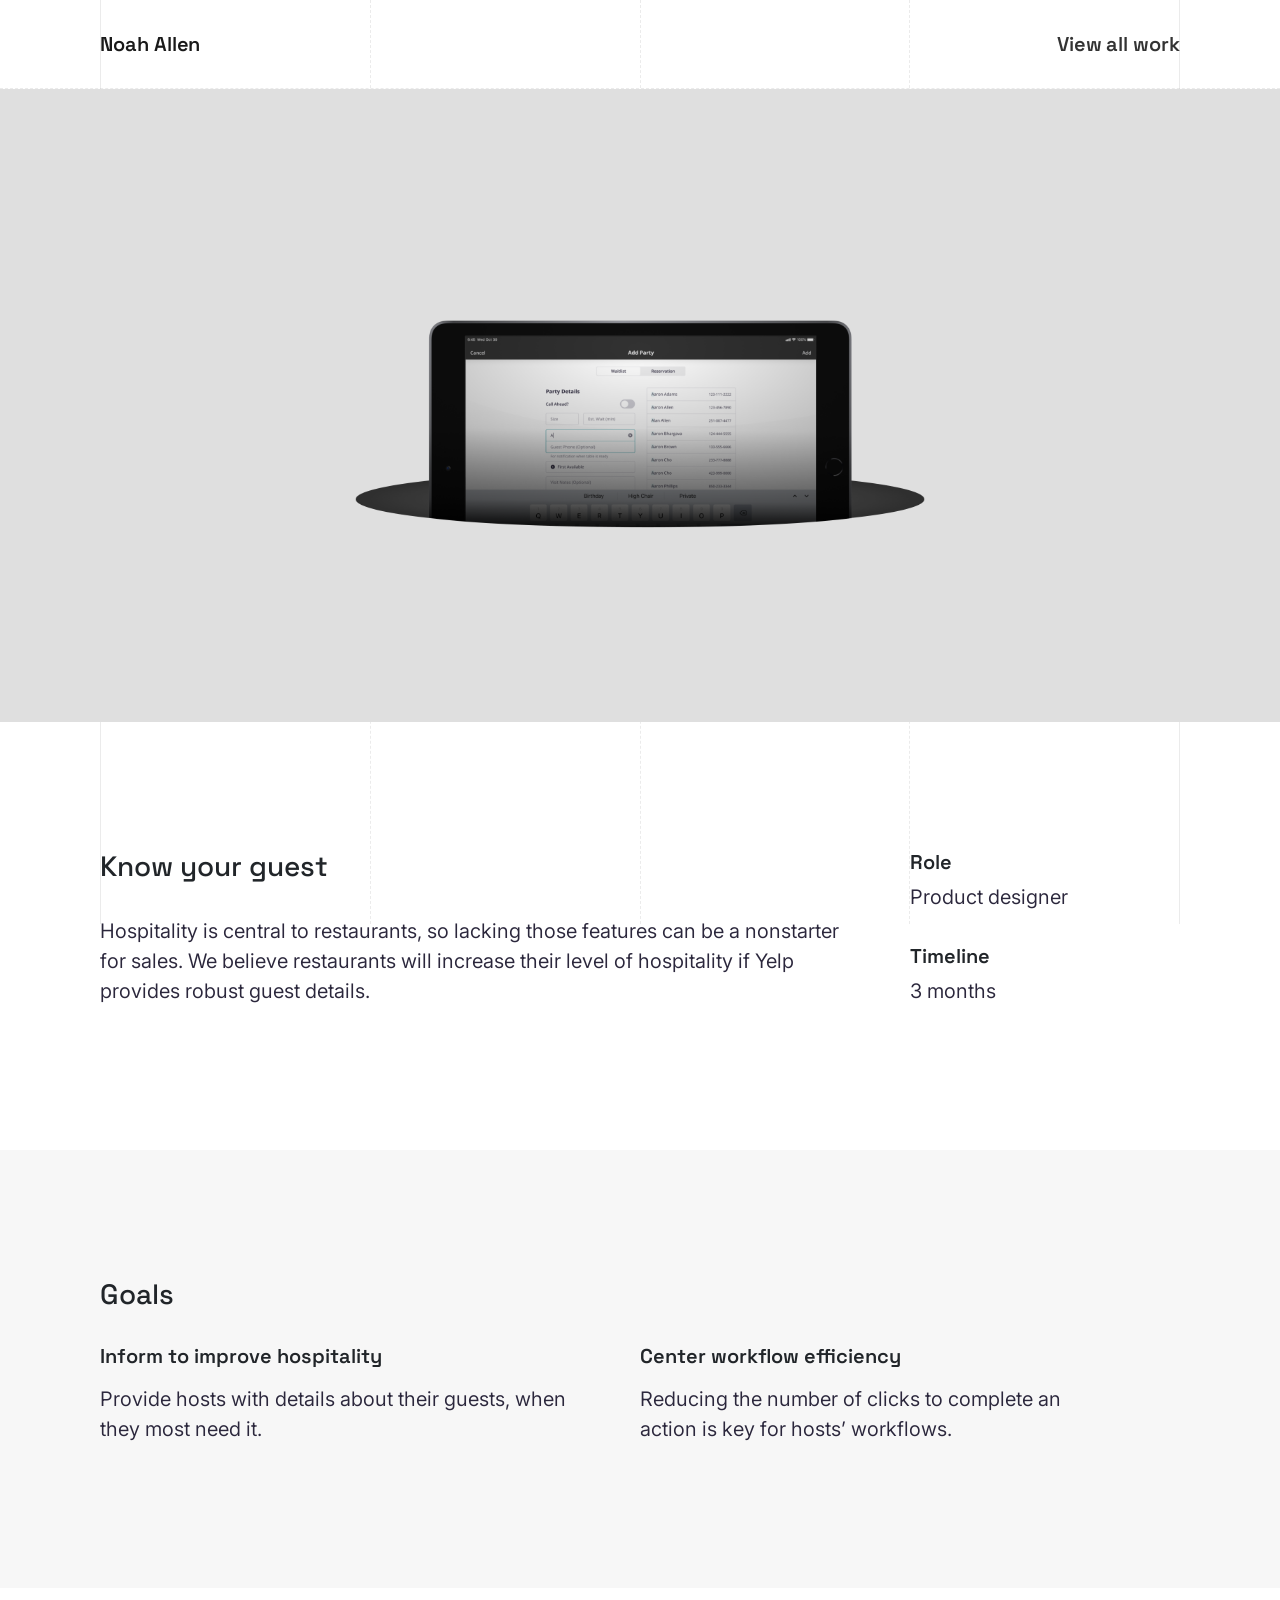
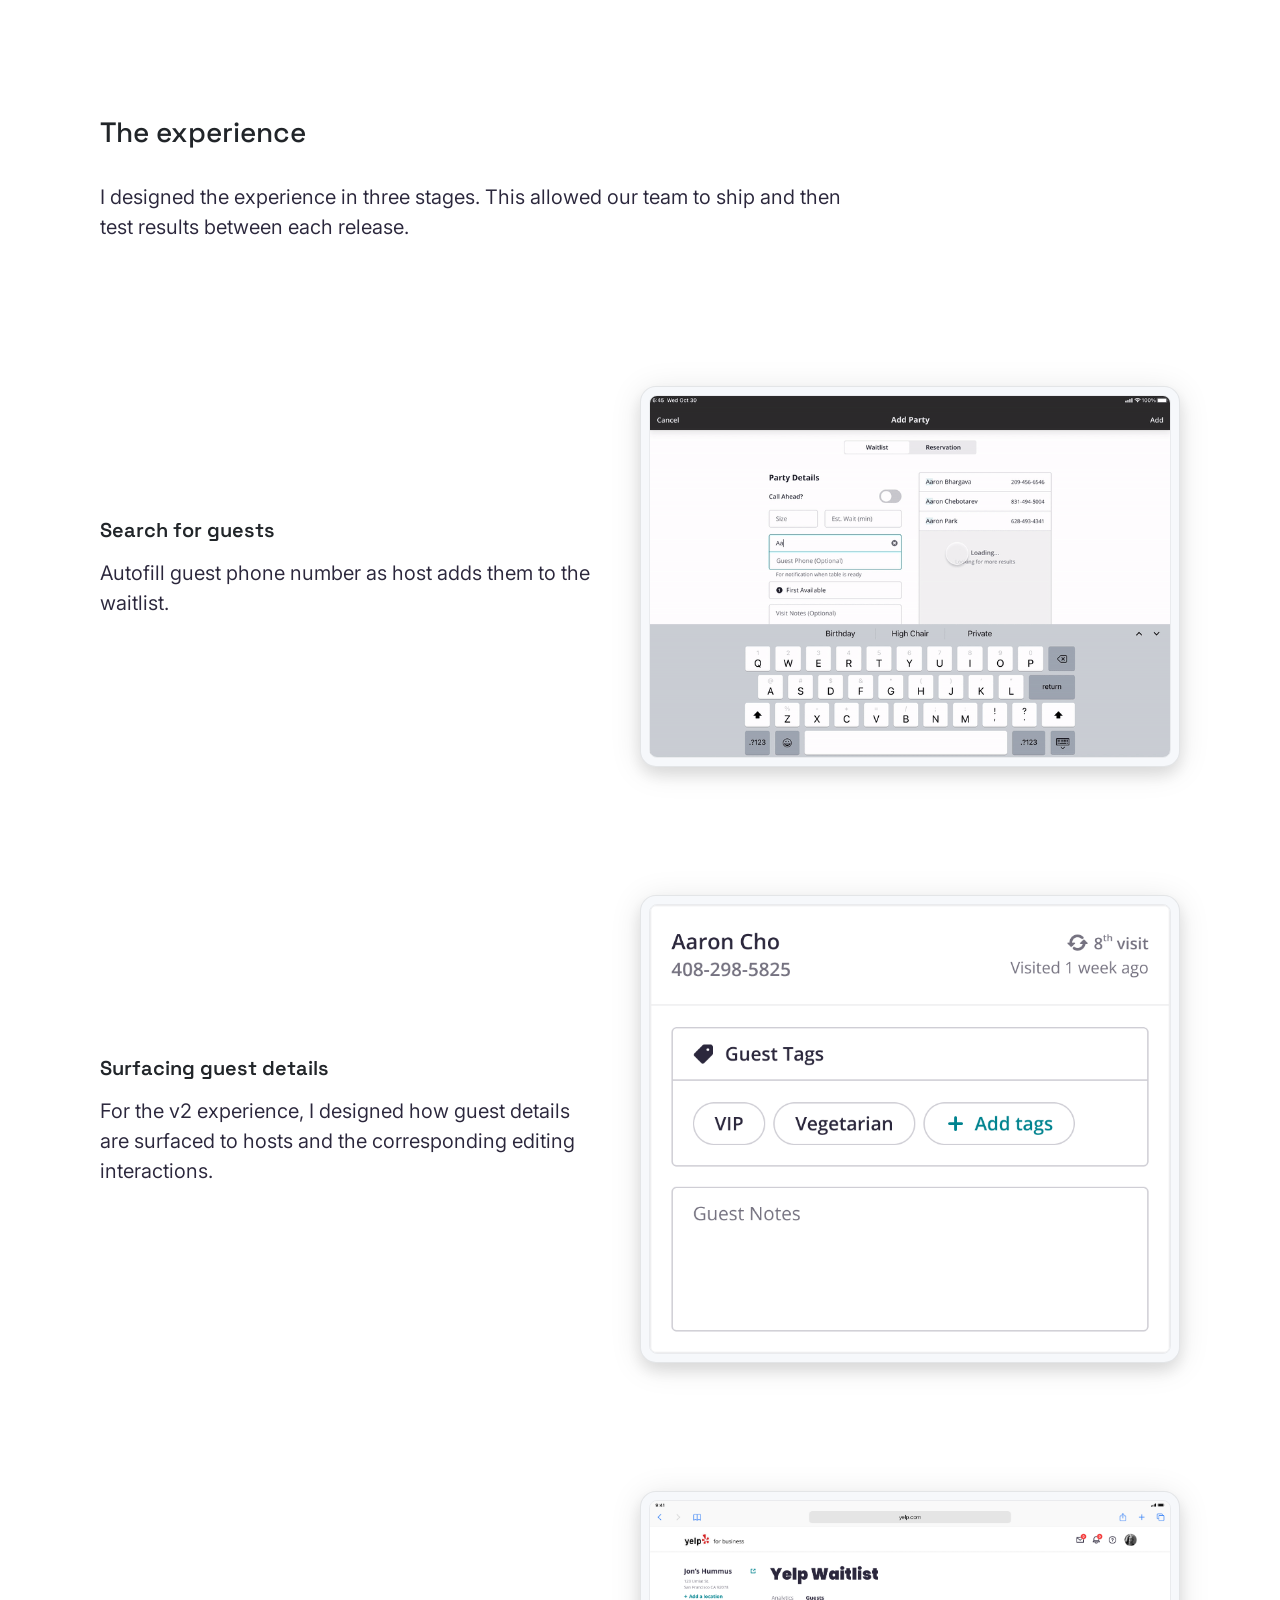
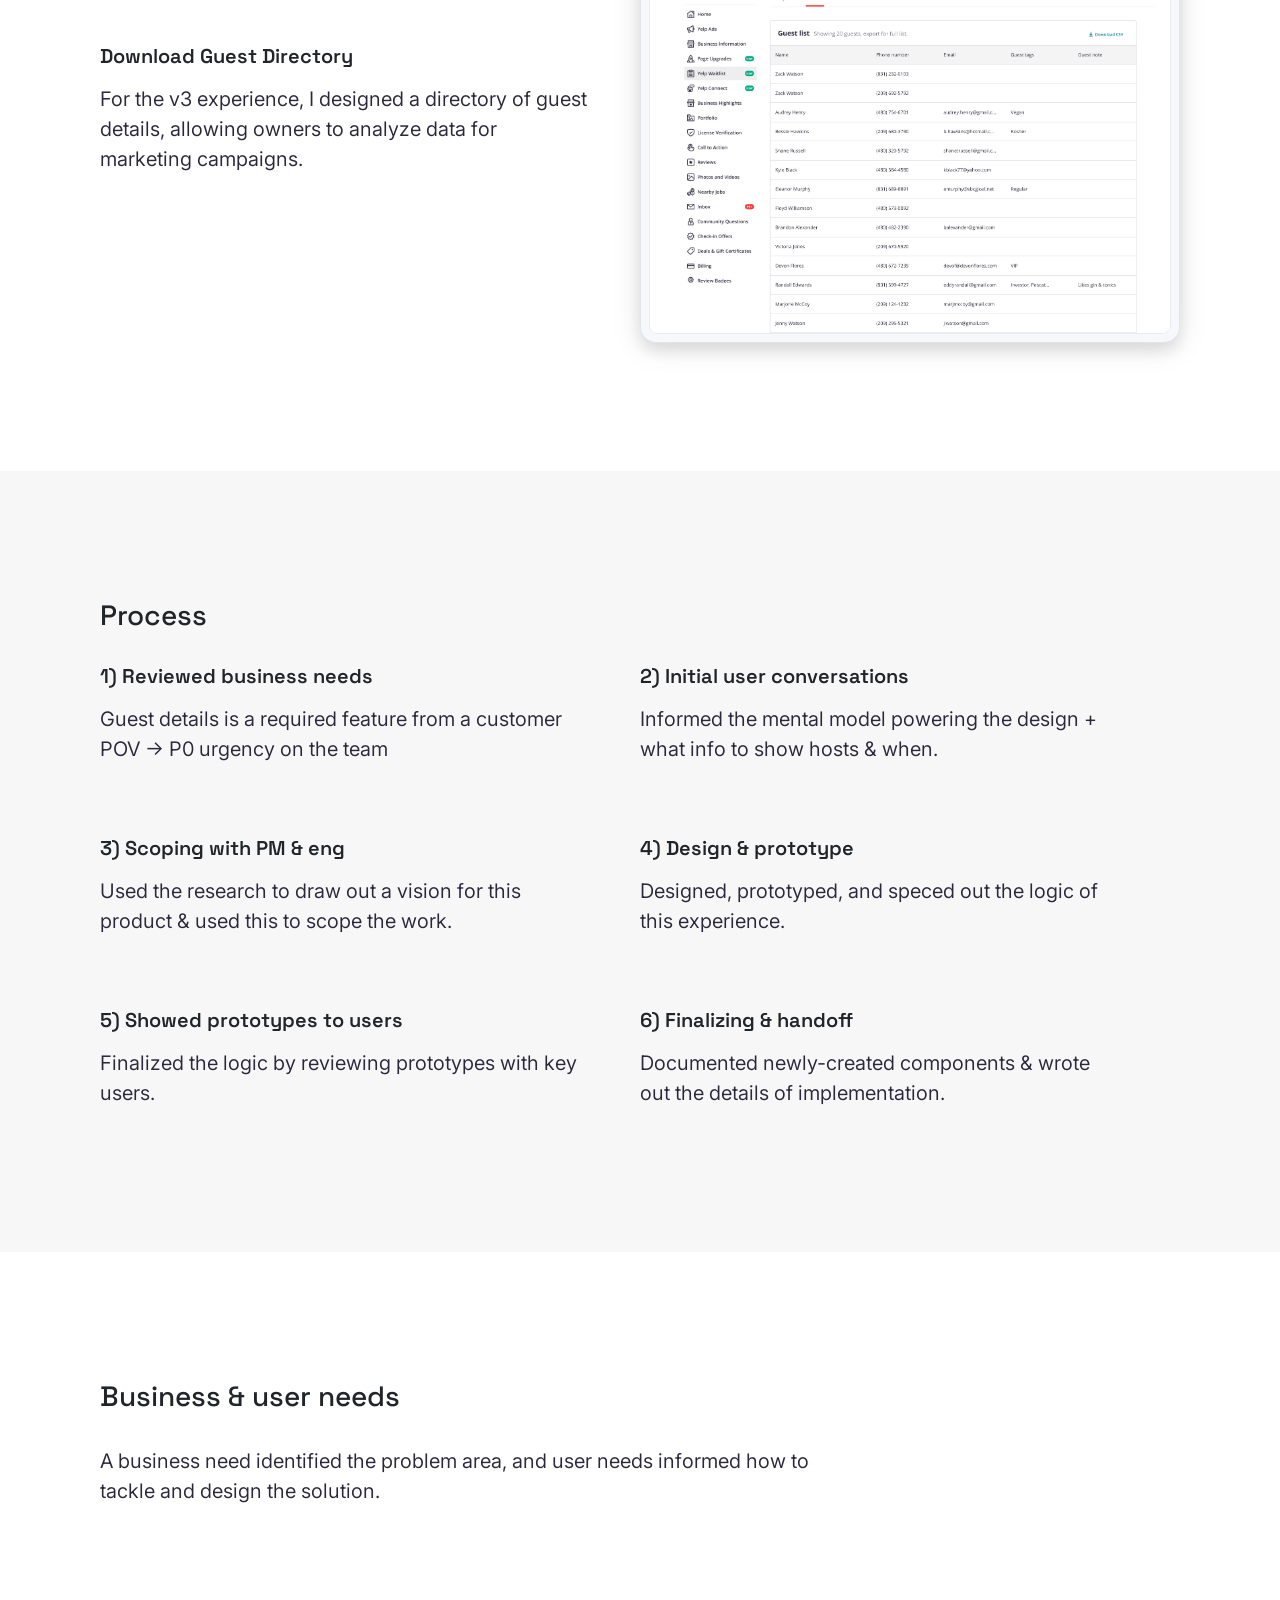
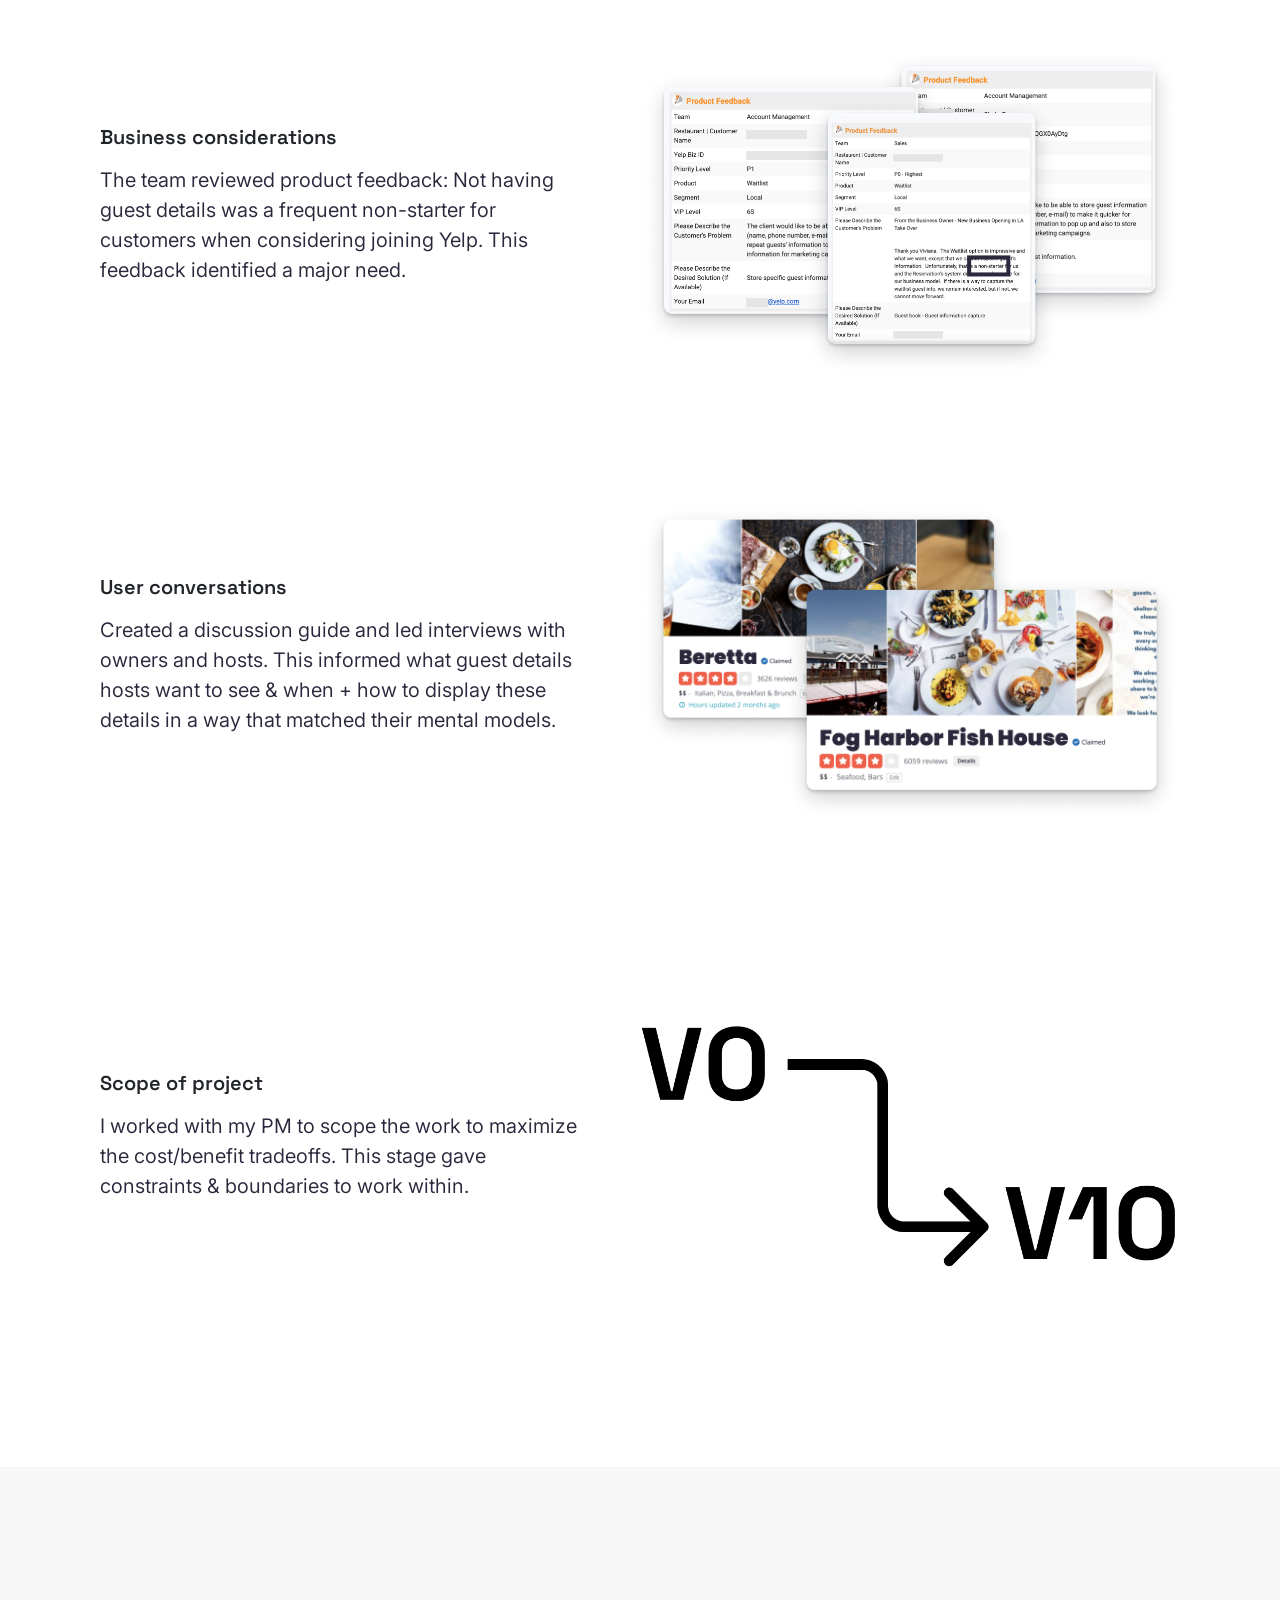
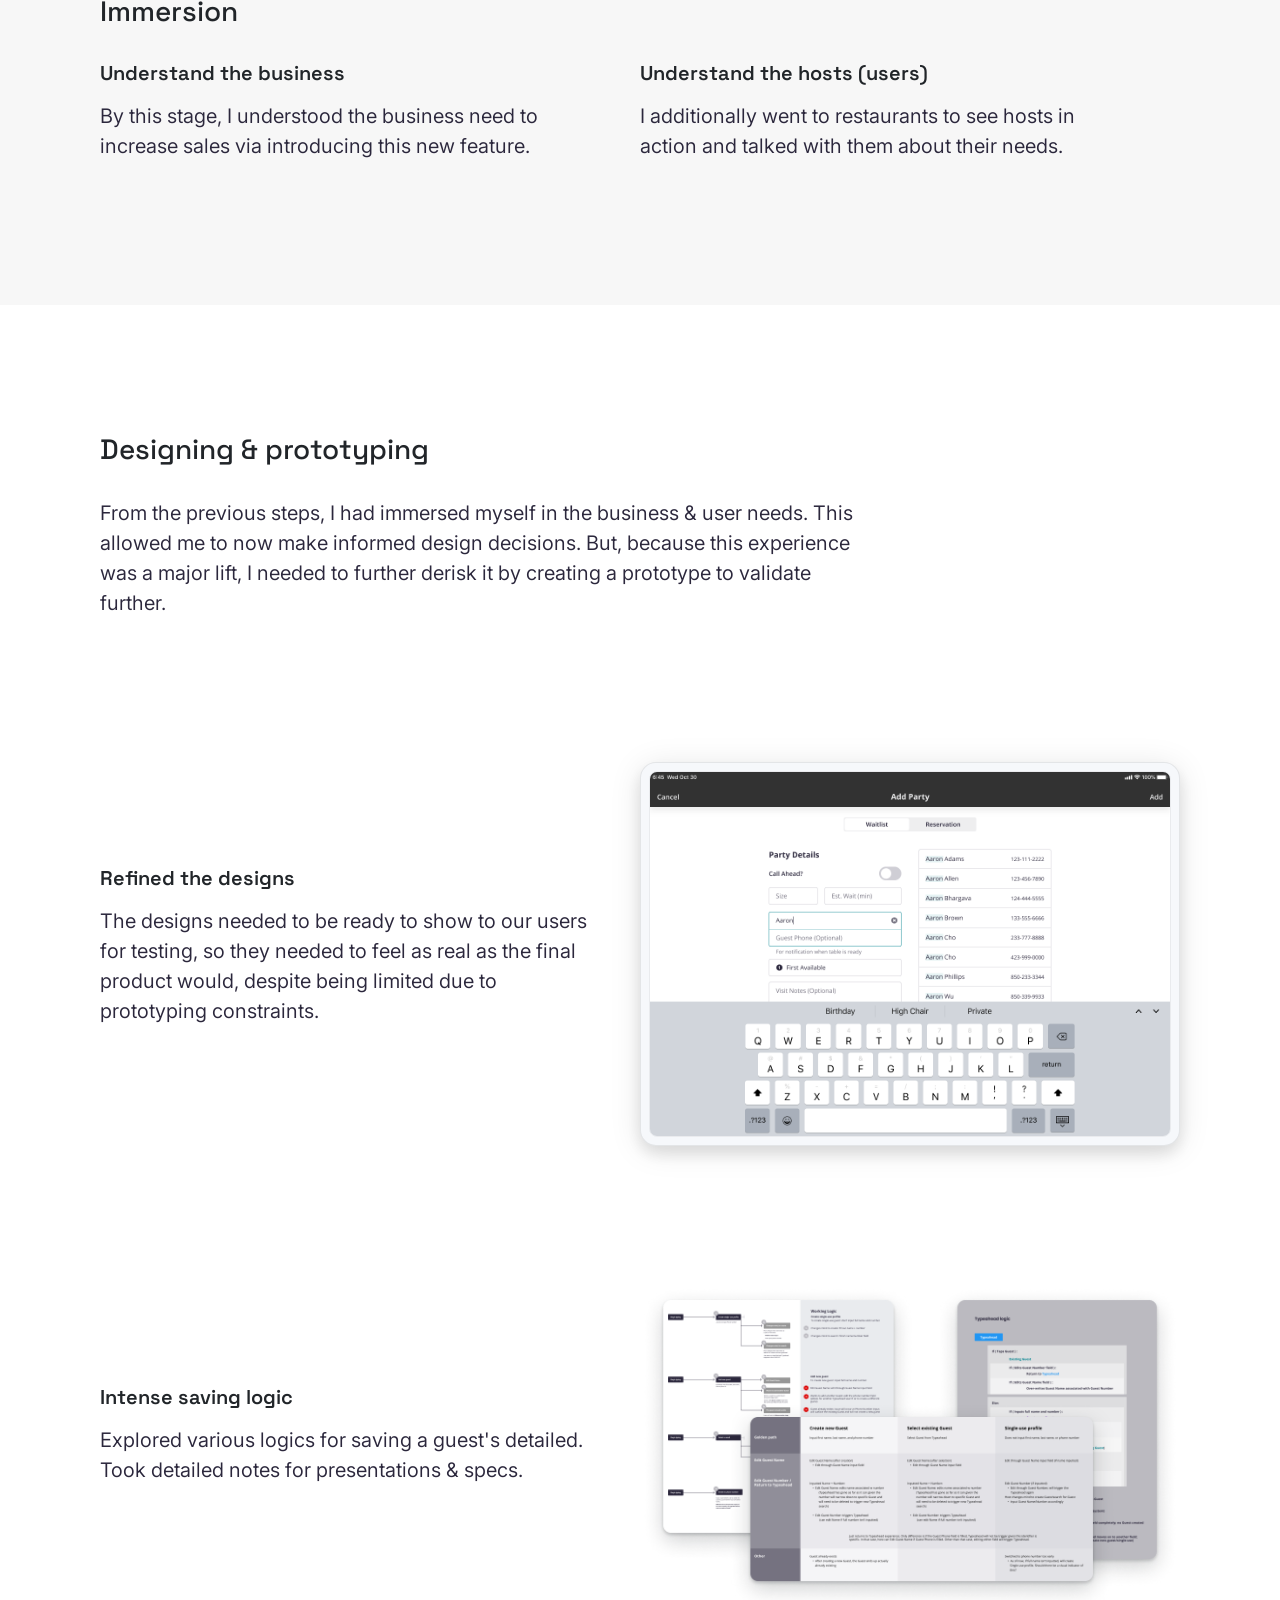
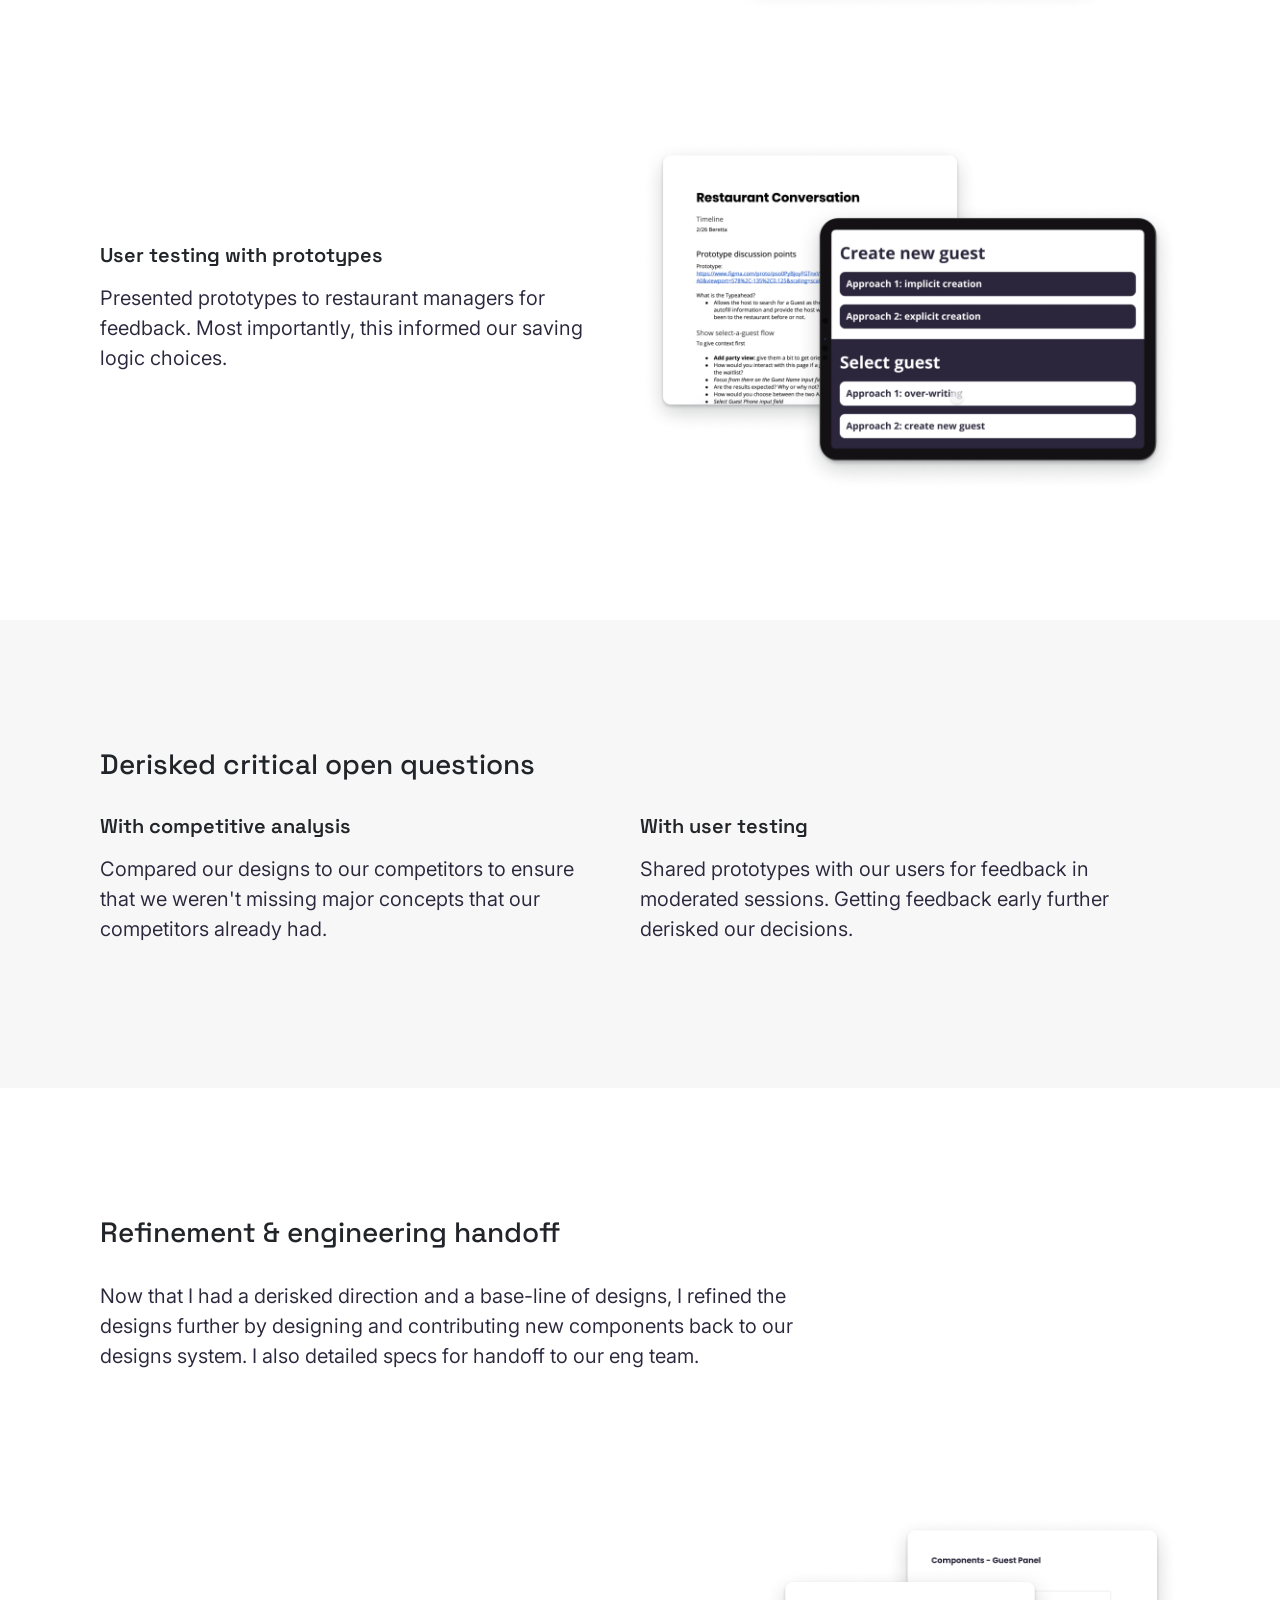
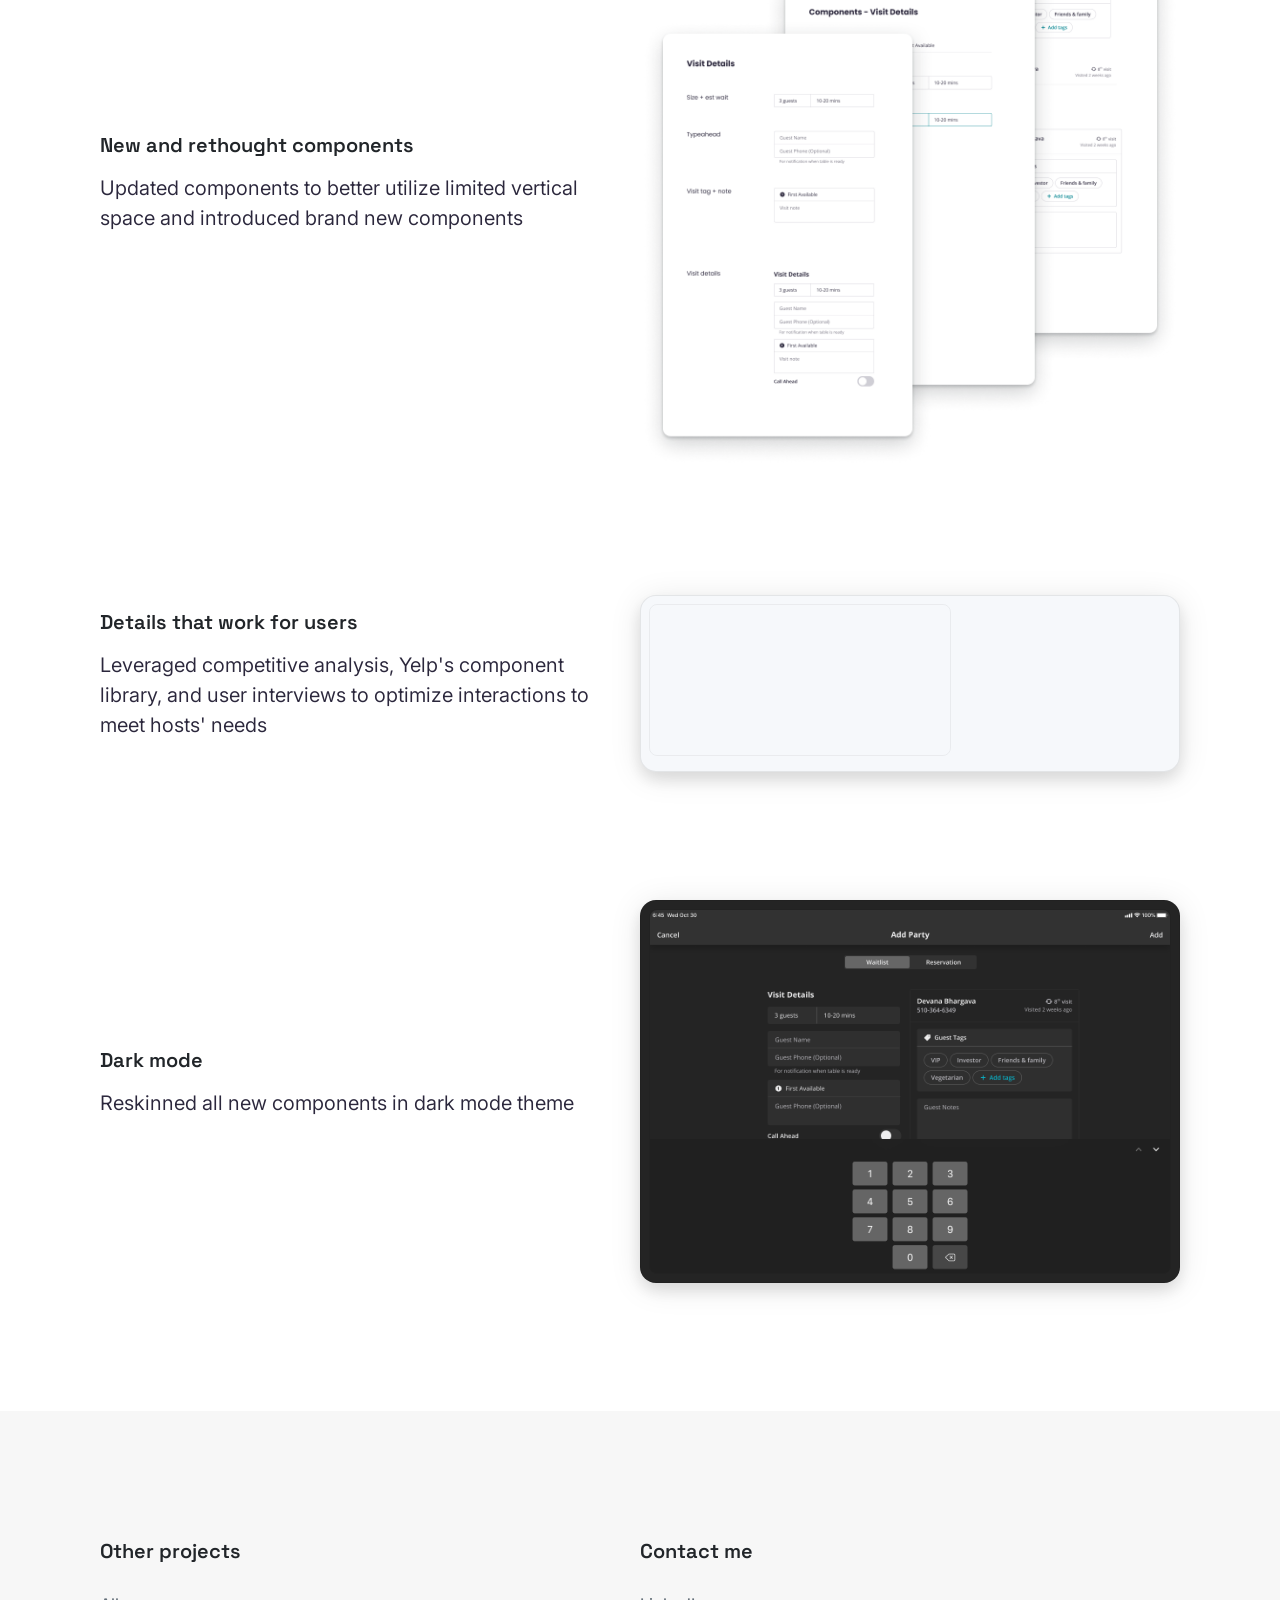
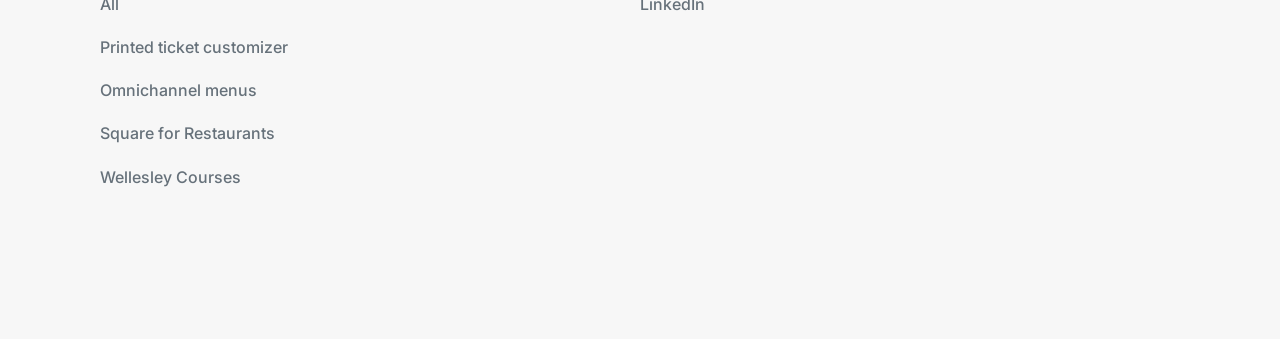
==== commit 184aca8c: "Updated to add 2 new cases studies: customizer & omni-menus" ====
--- a/know-your-guest.html
+++ b/know-your-guest.html
@@ -86,7 +86,6 @@
               <img style='margin-top: 128px;' src='kyg-cover.png' class="img-fluid" alt="..."  >
 
             </div>
-            <div class='home-arrow d-none d-md-flex'>↓</div>
 
           </div>
             
@@ -414,12 +413,14 @@
             <div class='col-12 col-md-6 pe-md-5 pb-5 pb-md-0'>
               <h3 class='margin-bottom-32'>Other projects</h3>
               <a href='index.html'>All</a><br>
+              <a href='ticket-customization.html'>Printed ticket customizer</a><br>
+              <a href='omnichannel-menus.html'>Omnichannel menus</a><br>
               <a href='square-restaurants.html'>Square for Restaurants</a><br>
               <a href='wellesley-courses.html'>Wellesley Courses</a><br>
             </div>
             <div class='col-12 col-md-6 pe-md-5'>
               <h3 class='margin-bottom-32'>Contact me</h3>
-                  <a href='https://www.linkedin.com/in/noahlallen/'>LinkedIn</a><br>
+                  <a href='https://www.linkedin.com/in/noah-allen-9085a93b4'>LinkedIn</a><br>
             </div>
           </div>
         
--- a/styles/styles.css
+++ b/styles/styles.css
@@ -849,7 +849,7 @@
 }
 
 .splash-container{
-    height: calc(100vh - 240px);
+    min-height: 75vh;
     display: flex;
     align-items: center;
 }
@@ -1028,8 +1028,11 @@
 
 .sketch-lines-container{
     position: fixed;
+    top: 0;
+    left: 0;
     width: 100%;
     height: 100%;
+    margin-top: 0;
 }
 
 .hor-main-spacing{
@@ -1044,22 +1047,22 @@
     top: -24px;
     height: calc(100% + 24px);
 
-    border-left: 1px solid rgba(0, 0, 0, 0.05);
+    border-left: 1px solid rgba(0, 0, 0, 0.08);
 }
 
 .sketch-line-left{
-    border-right: 1px solid rgba(0, 0, 0, 0.05);
+    border-right: 1px solid rgba(0, 0, 0, 0.08);
     height: 100%;
 }
 
 .sketch-line{
     height: 100%;
-    border-right: 1px dashed rgba(0, 0, 0, 0.05);
+    border-right: 1px dashed rgba(0, 0, 0, 0.08);
 }
 
 .sketch-line-right{
     height: 100%;
-    border-right: 1px solid rgba(0, 0, 0, 0.05);
+    border-right: 1px solid rgba(0, 0, 0, 0.08);
 }
 
 .home-arrow{
@@ -1835,9 +1838,15 @@
 }
 
 
+@media only screen and (max-width: 768px) {
+    .splash-container {
+        min-height: 80vh;
+    }
+}
+
 @media only screen and (max-width: 560px) {
     .splash-container {
-        height: calc(100vh - 180px);
+        min-height: 90vh;
         display: flex;
         align-items: center;
     }
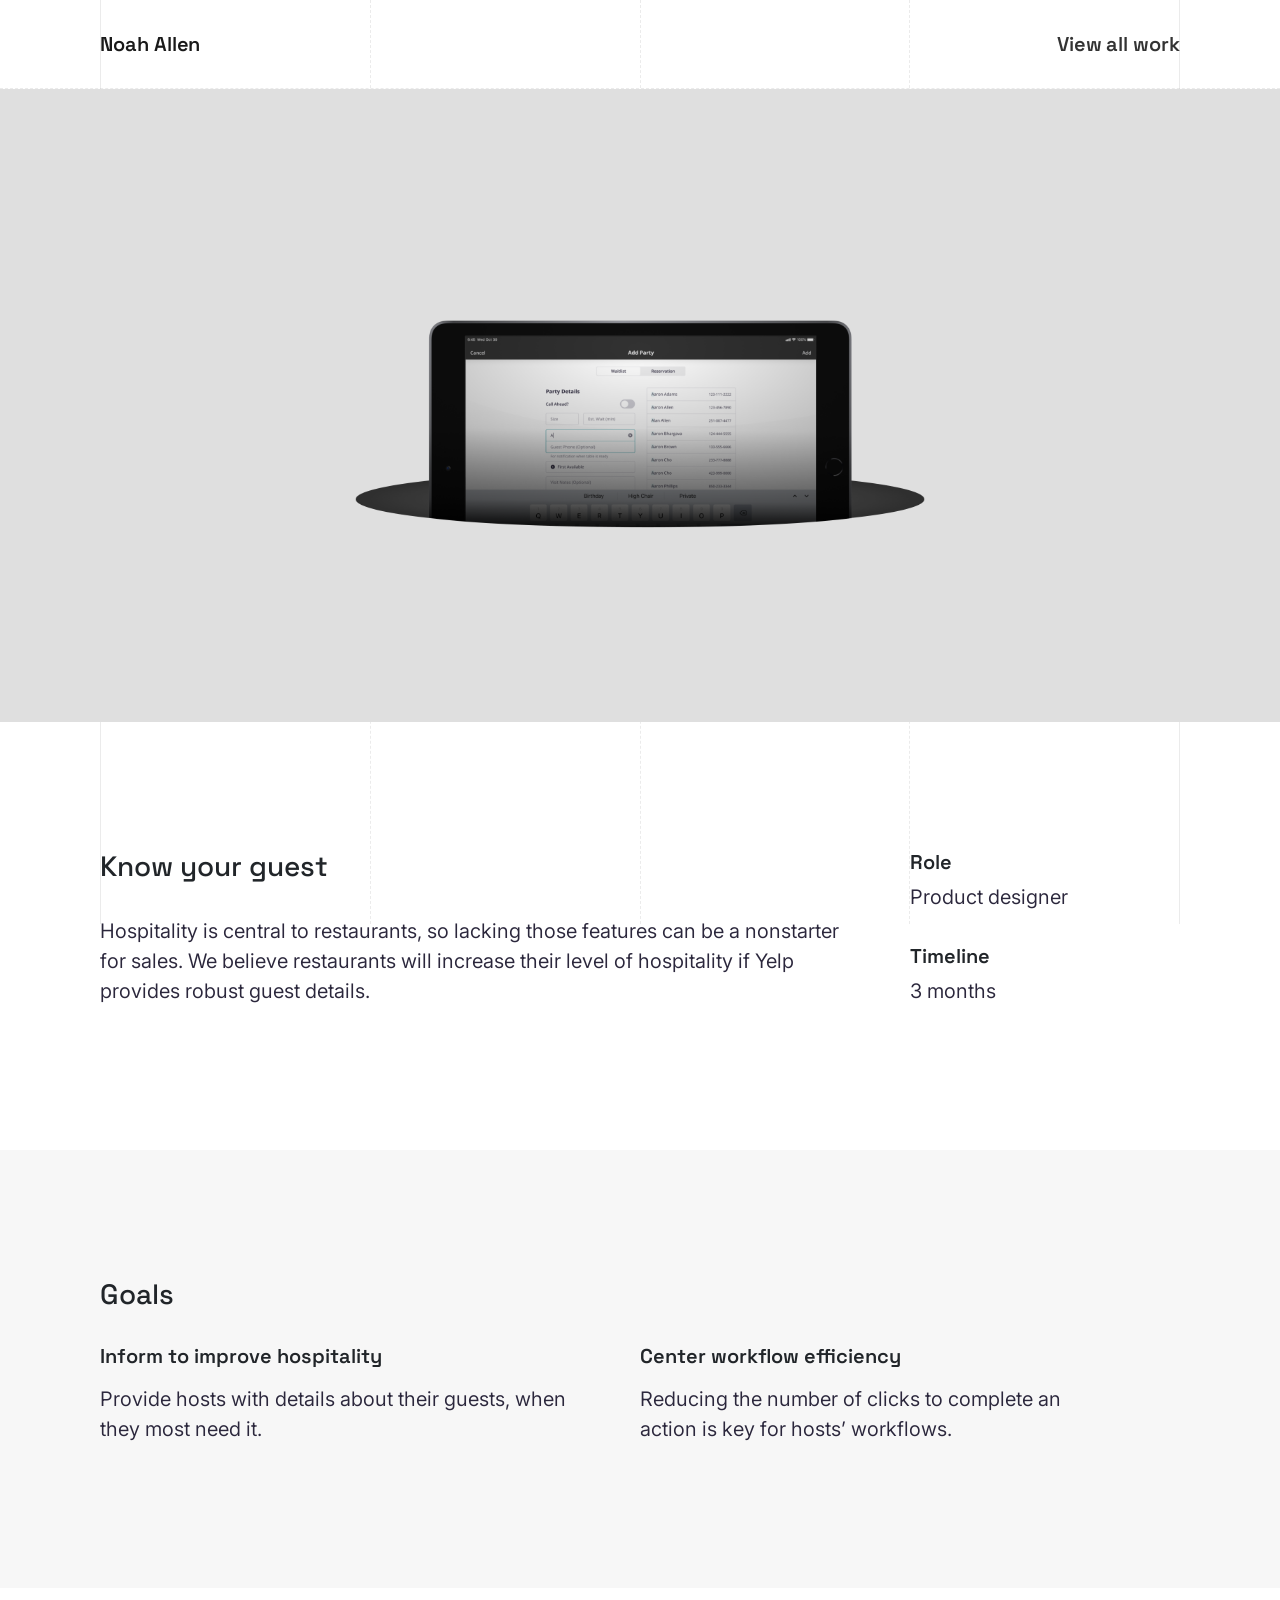
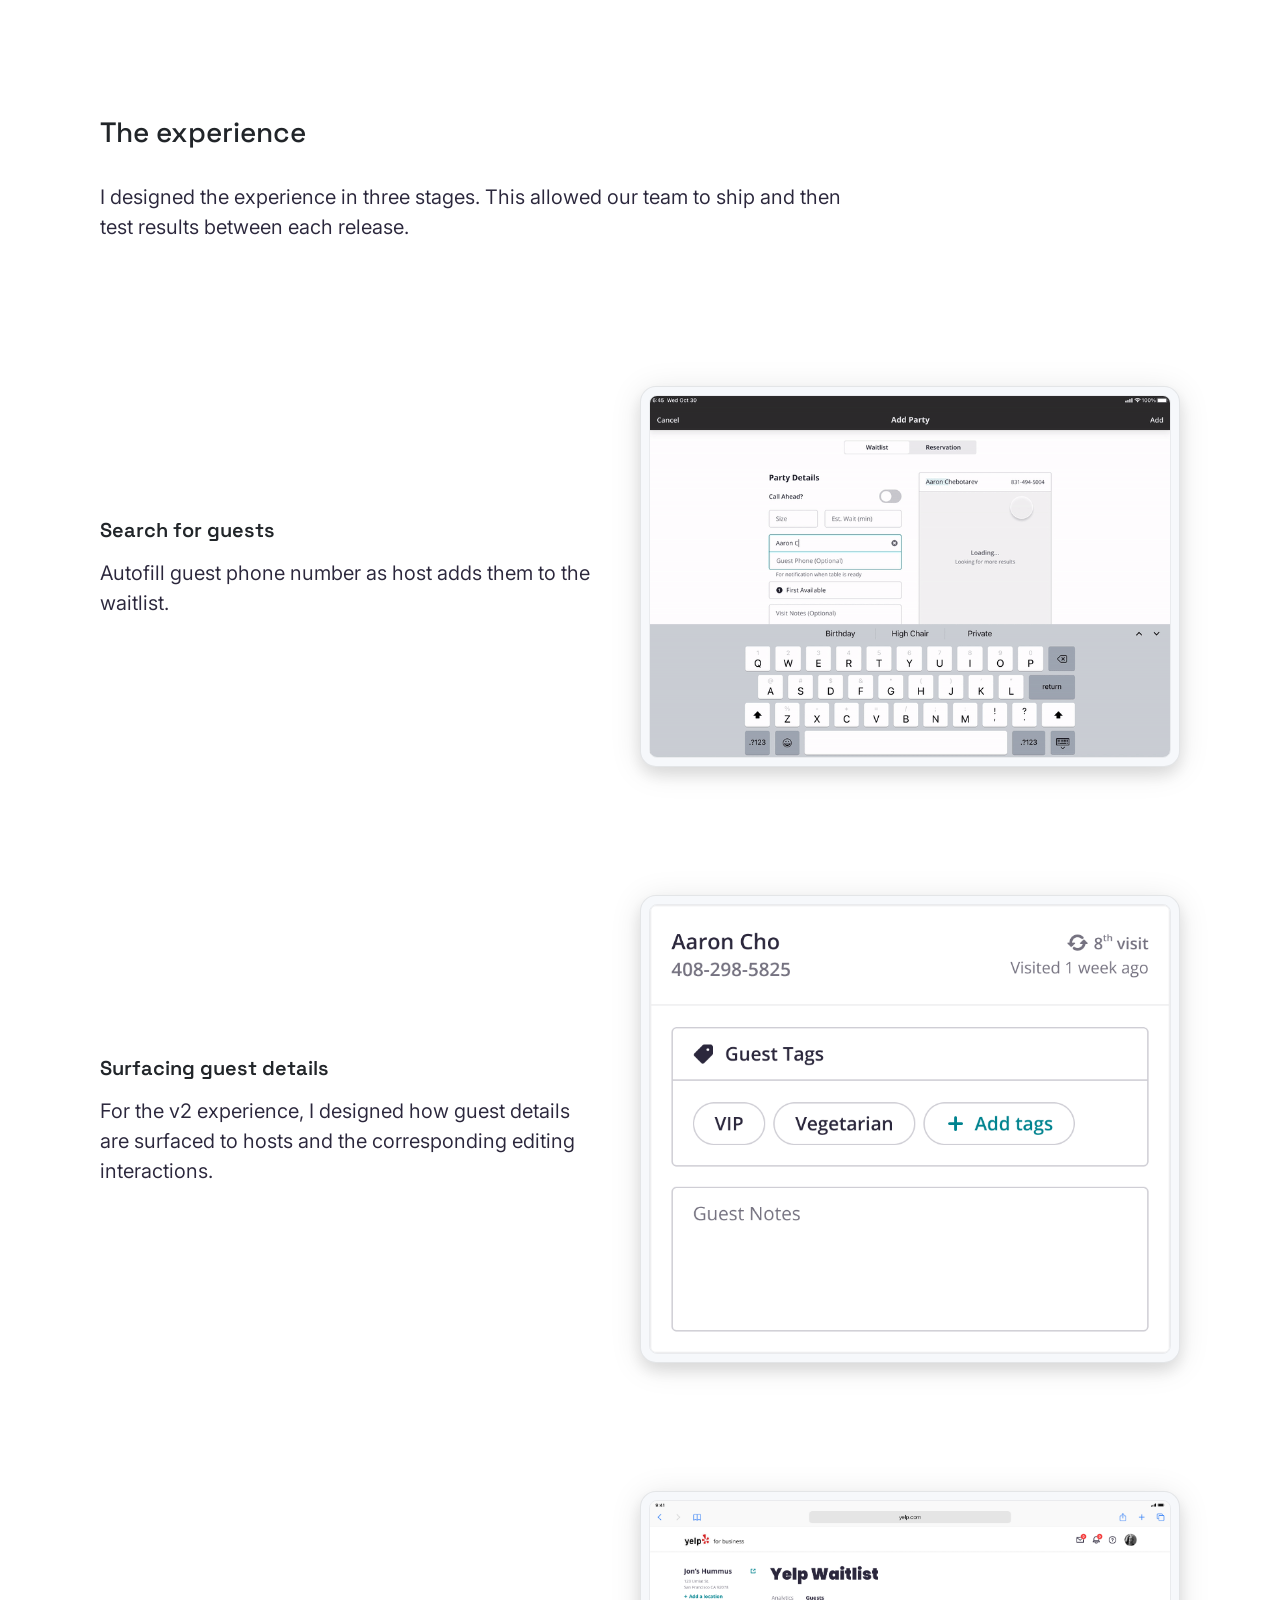
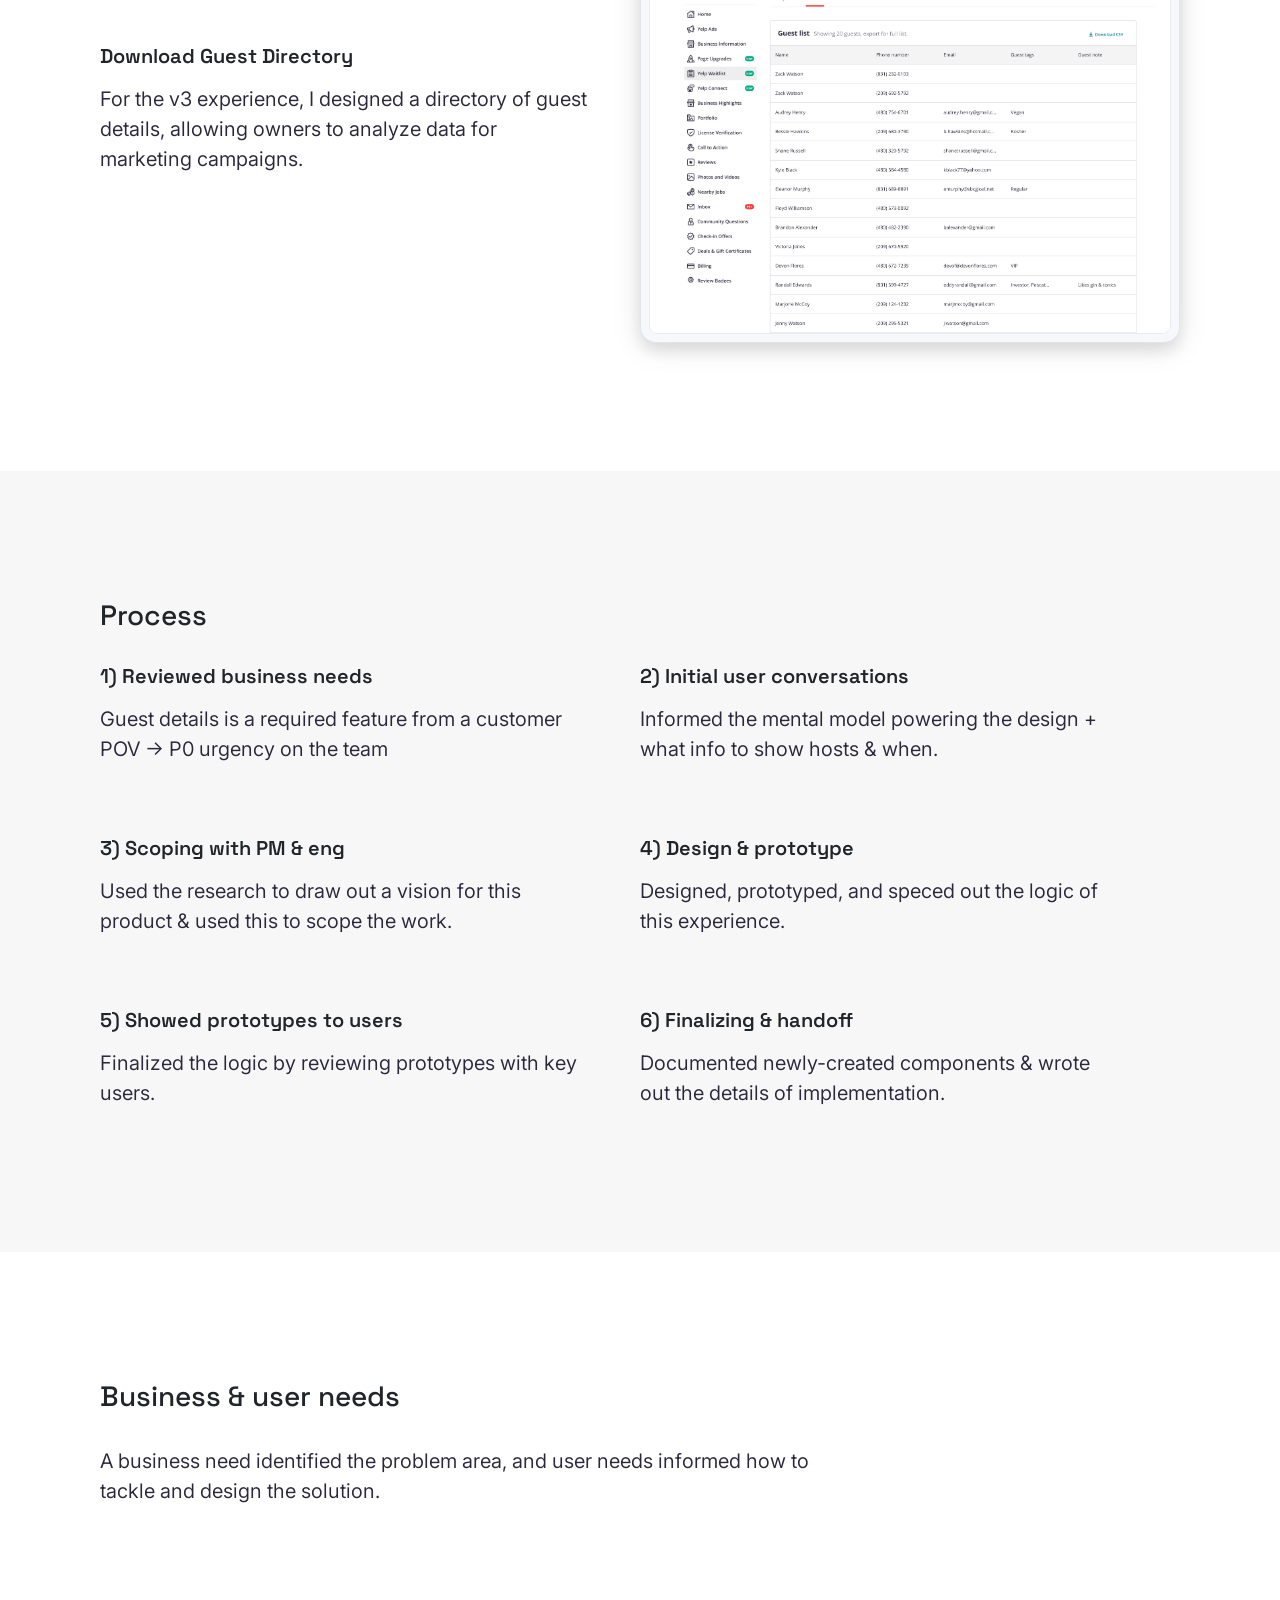
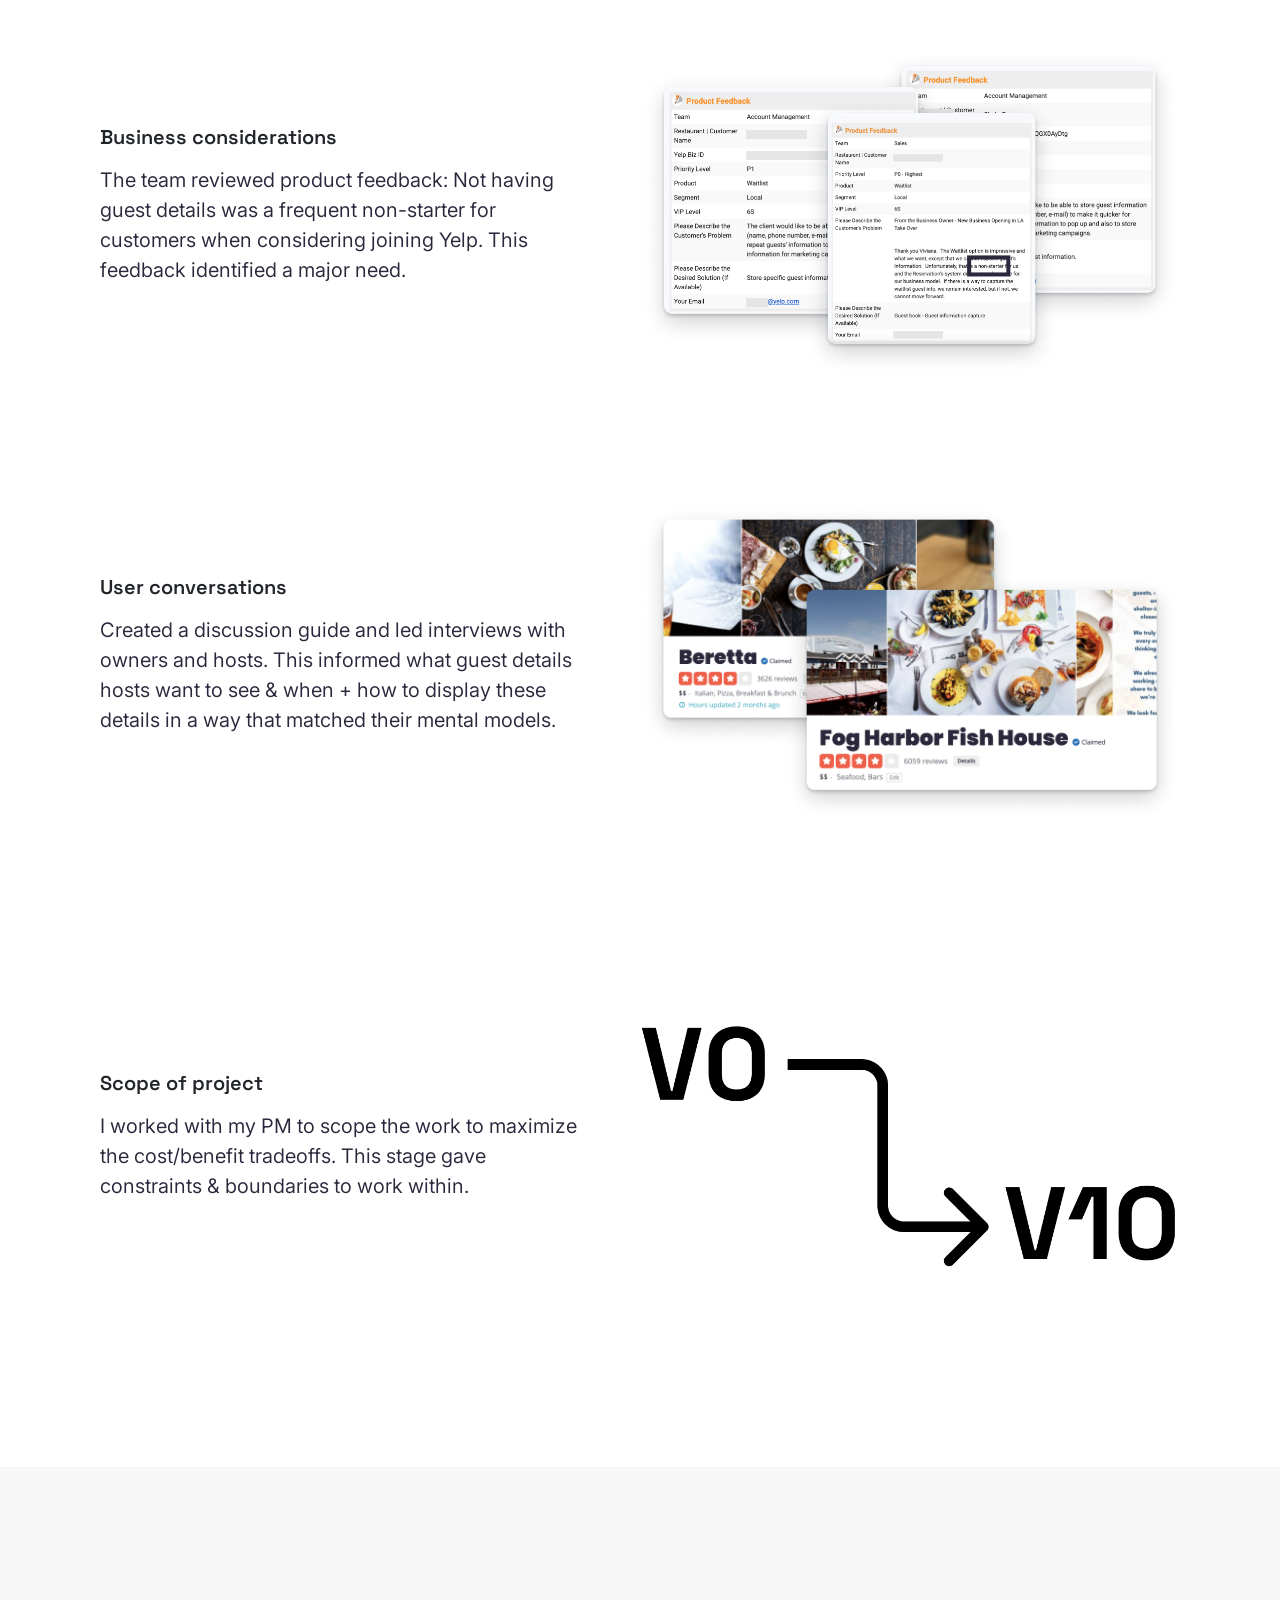
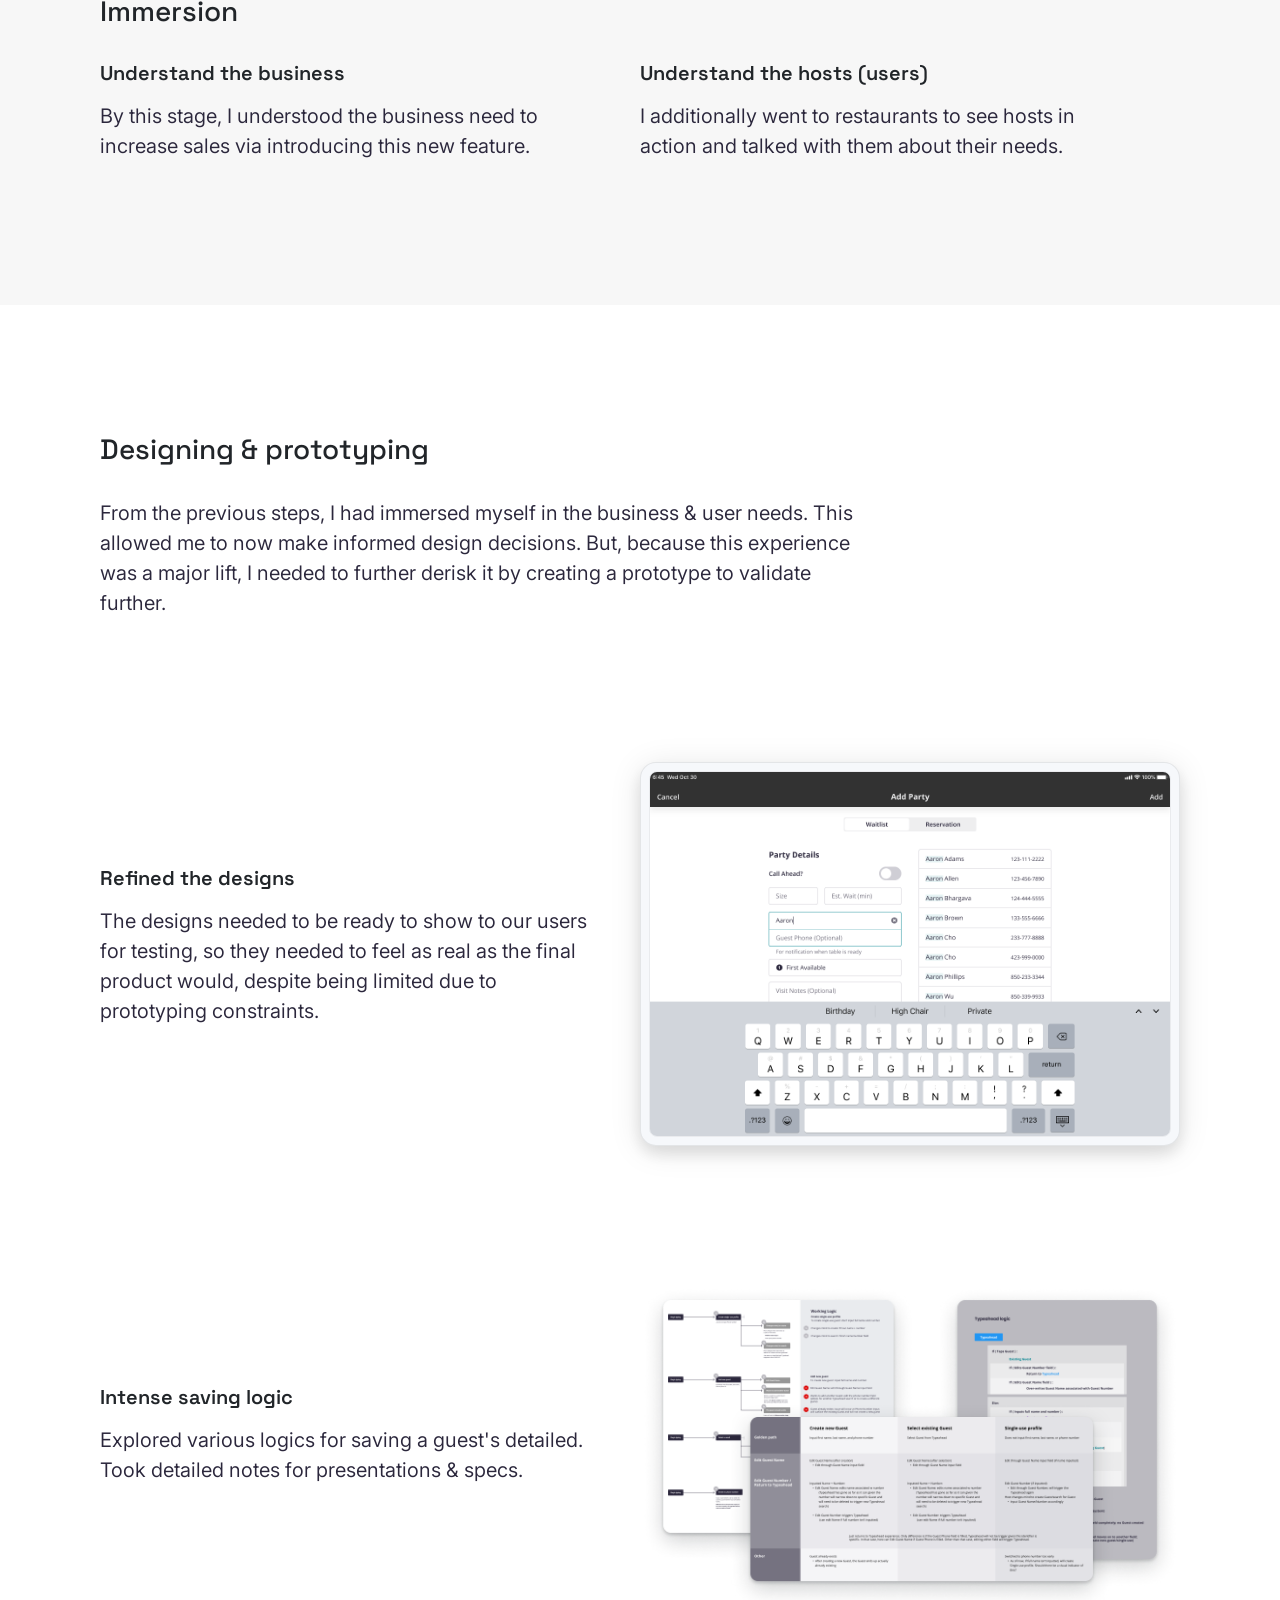
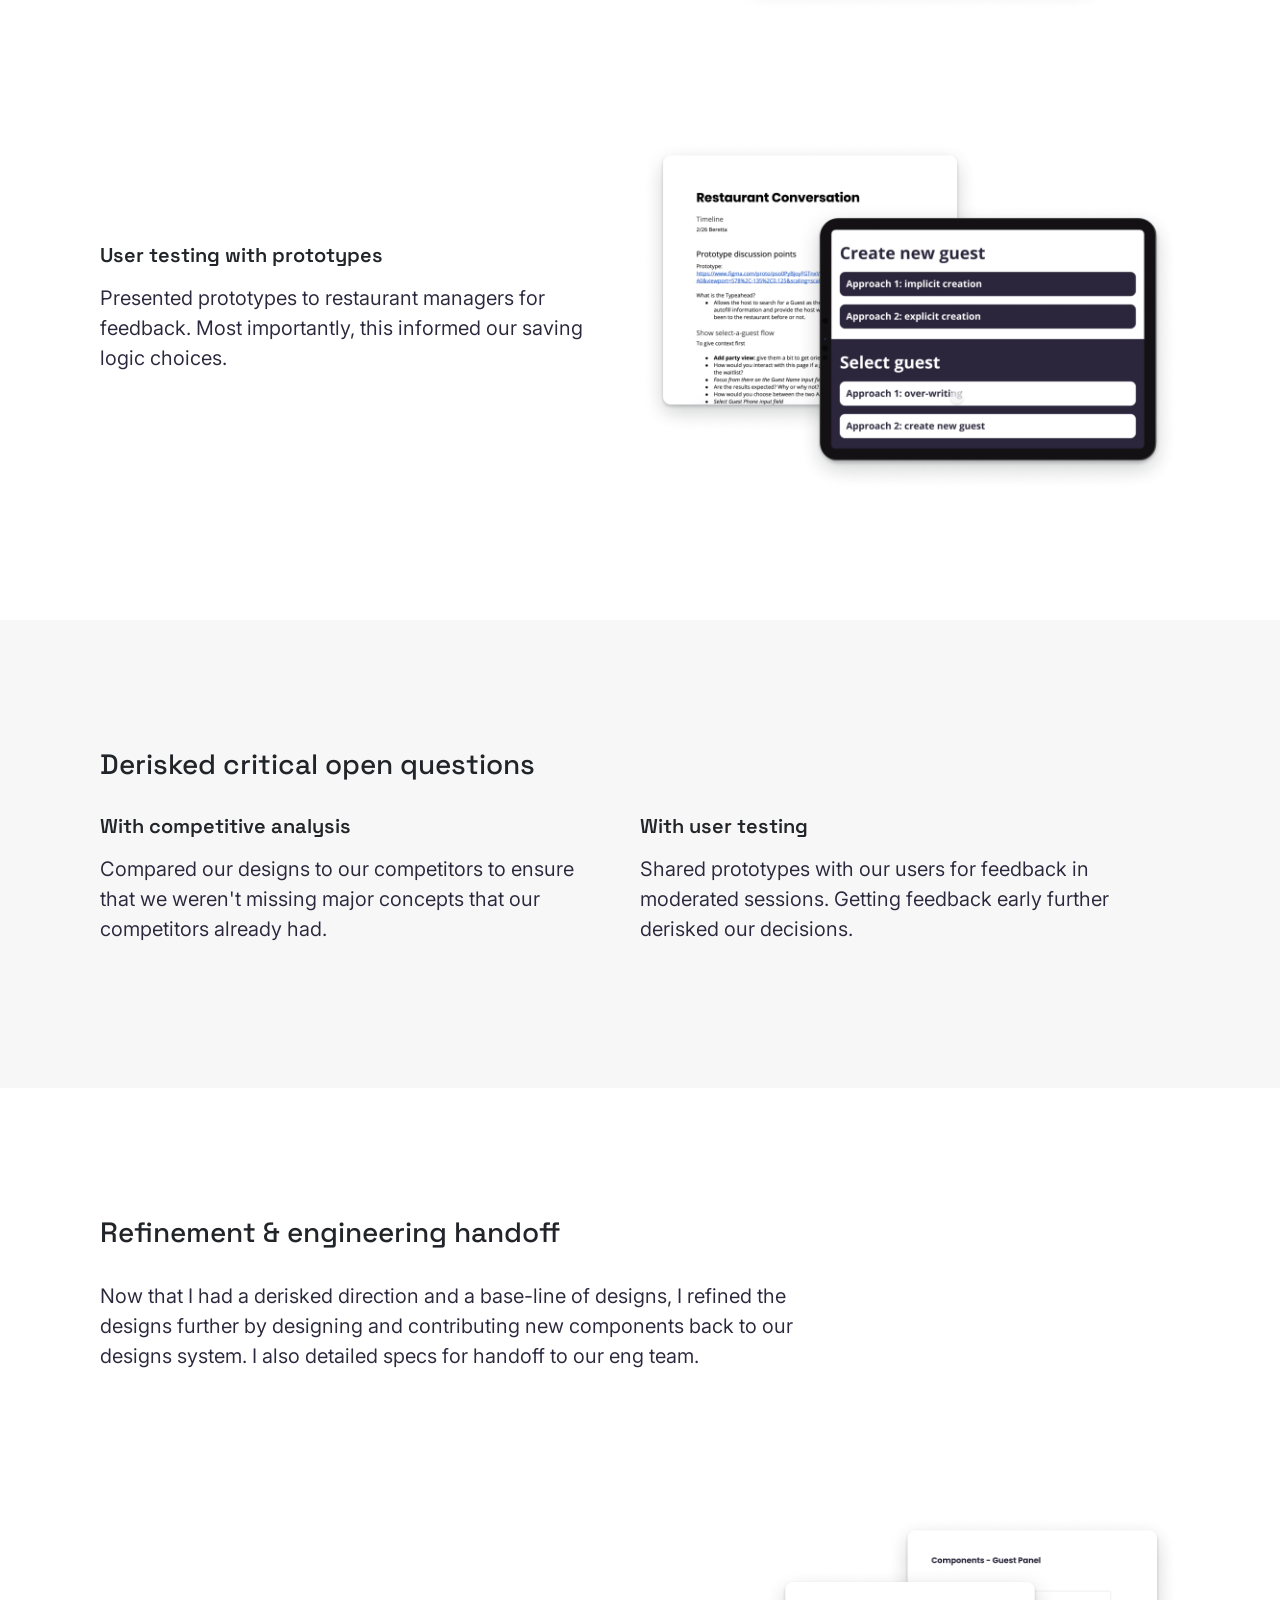
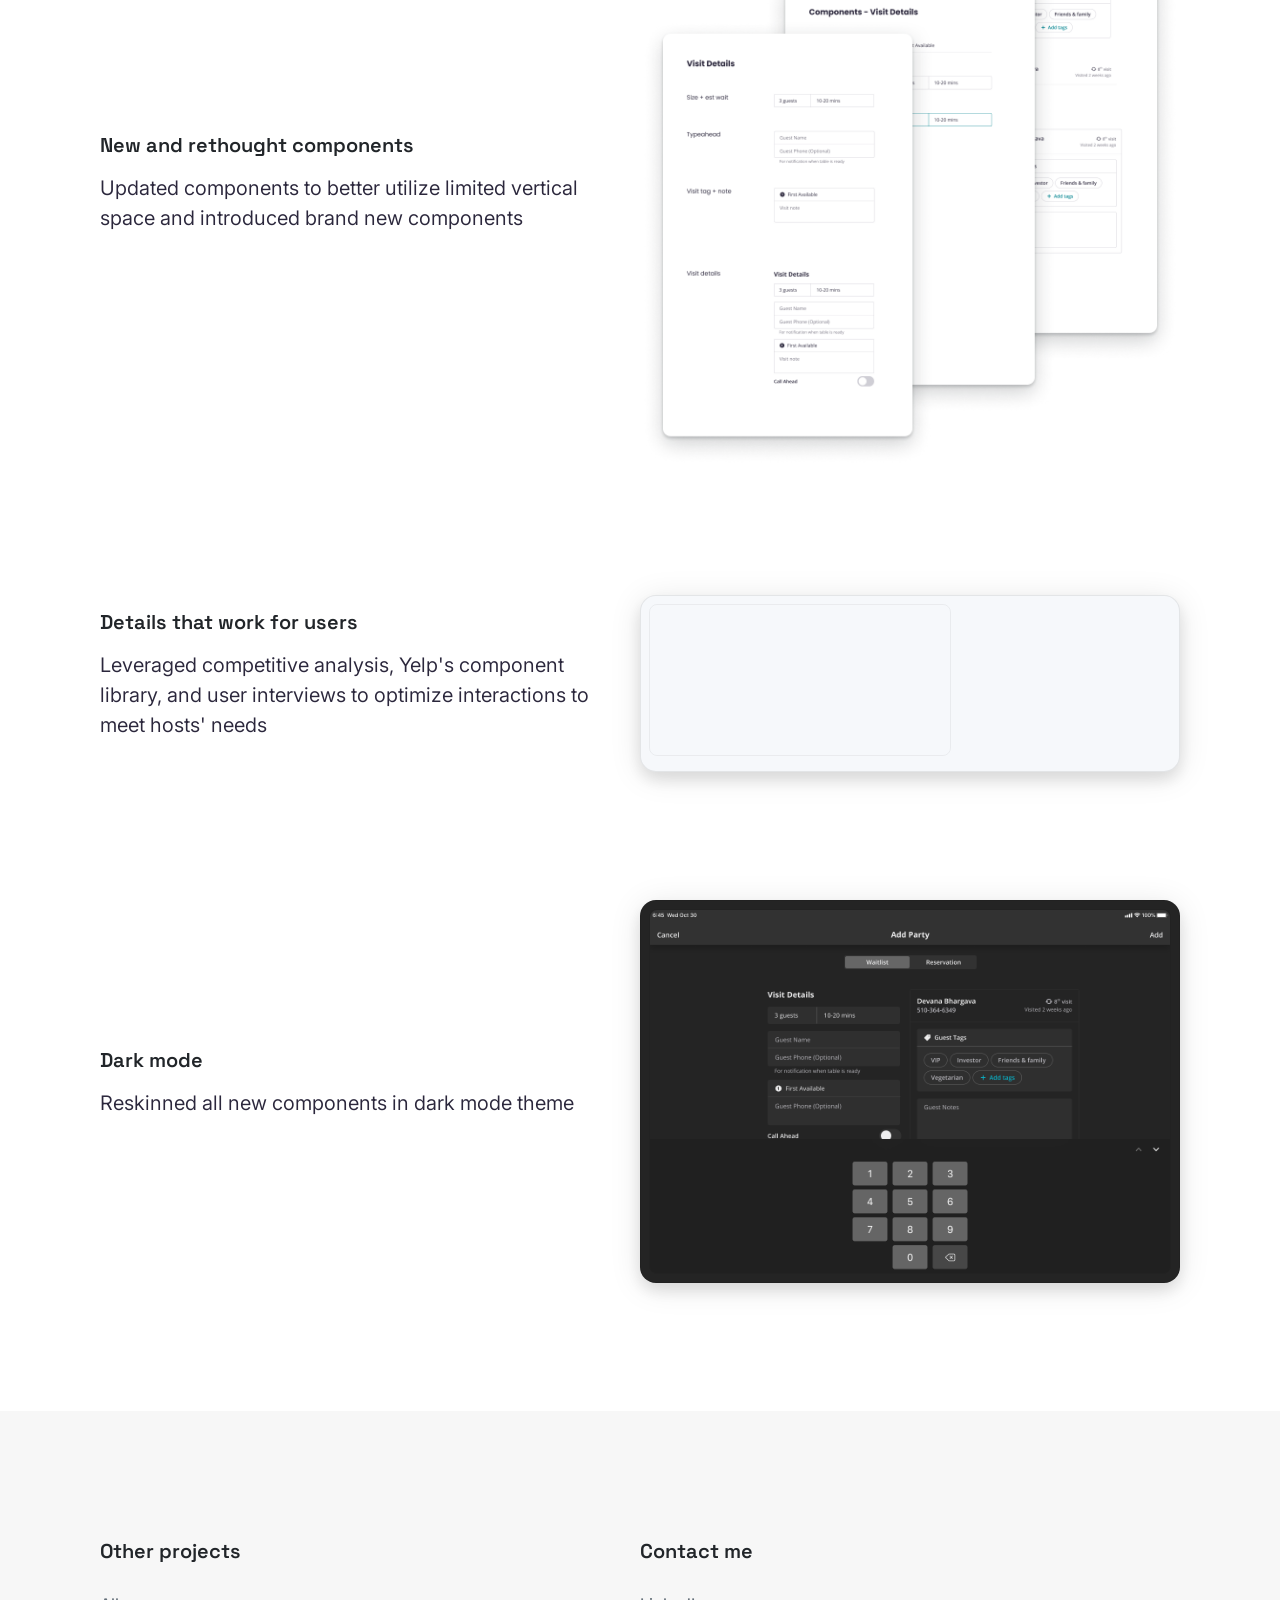
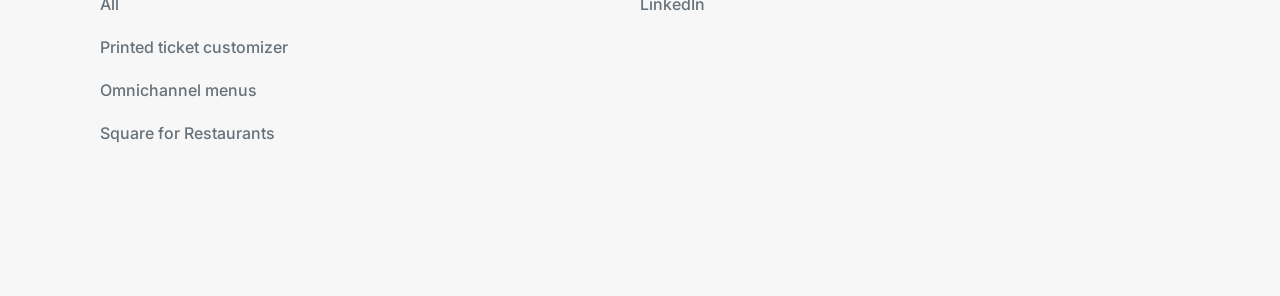
==== commit 87d74a1a: "Updated to remove wellesley case study" ====
--- a/know-your-guest.html
+++ b/know-your-guest.html
@@ -416,7 +416,6 @@
               <a href='ticket-customization.html'>Printed ticket customizer</a><br>
               <a href='omnichannel-menus.html'>Omnichannel menus</a><br>
               <a href='square-restaurants.html'>Square for Restaurants</a><br>
-              <a href='wellesley-courses.html'>Wellesley Courses</a><br>
             </div>
             <div class='col-12 col-md-6 pe-md-5'>
               <h3 class='margin-bottom-32'>Contact me</h3>
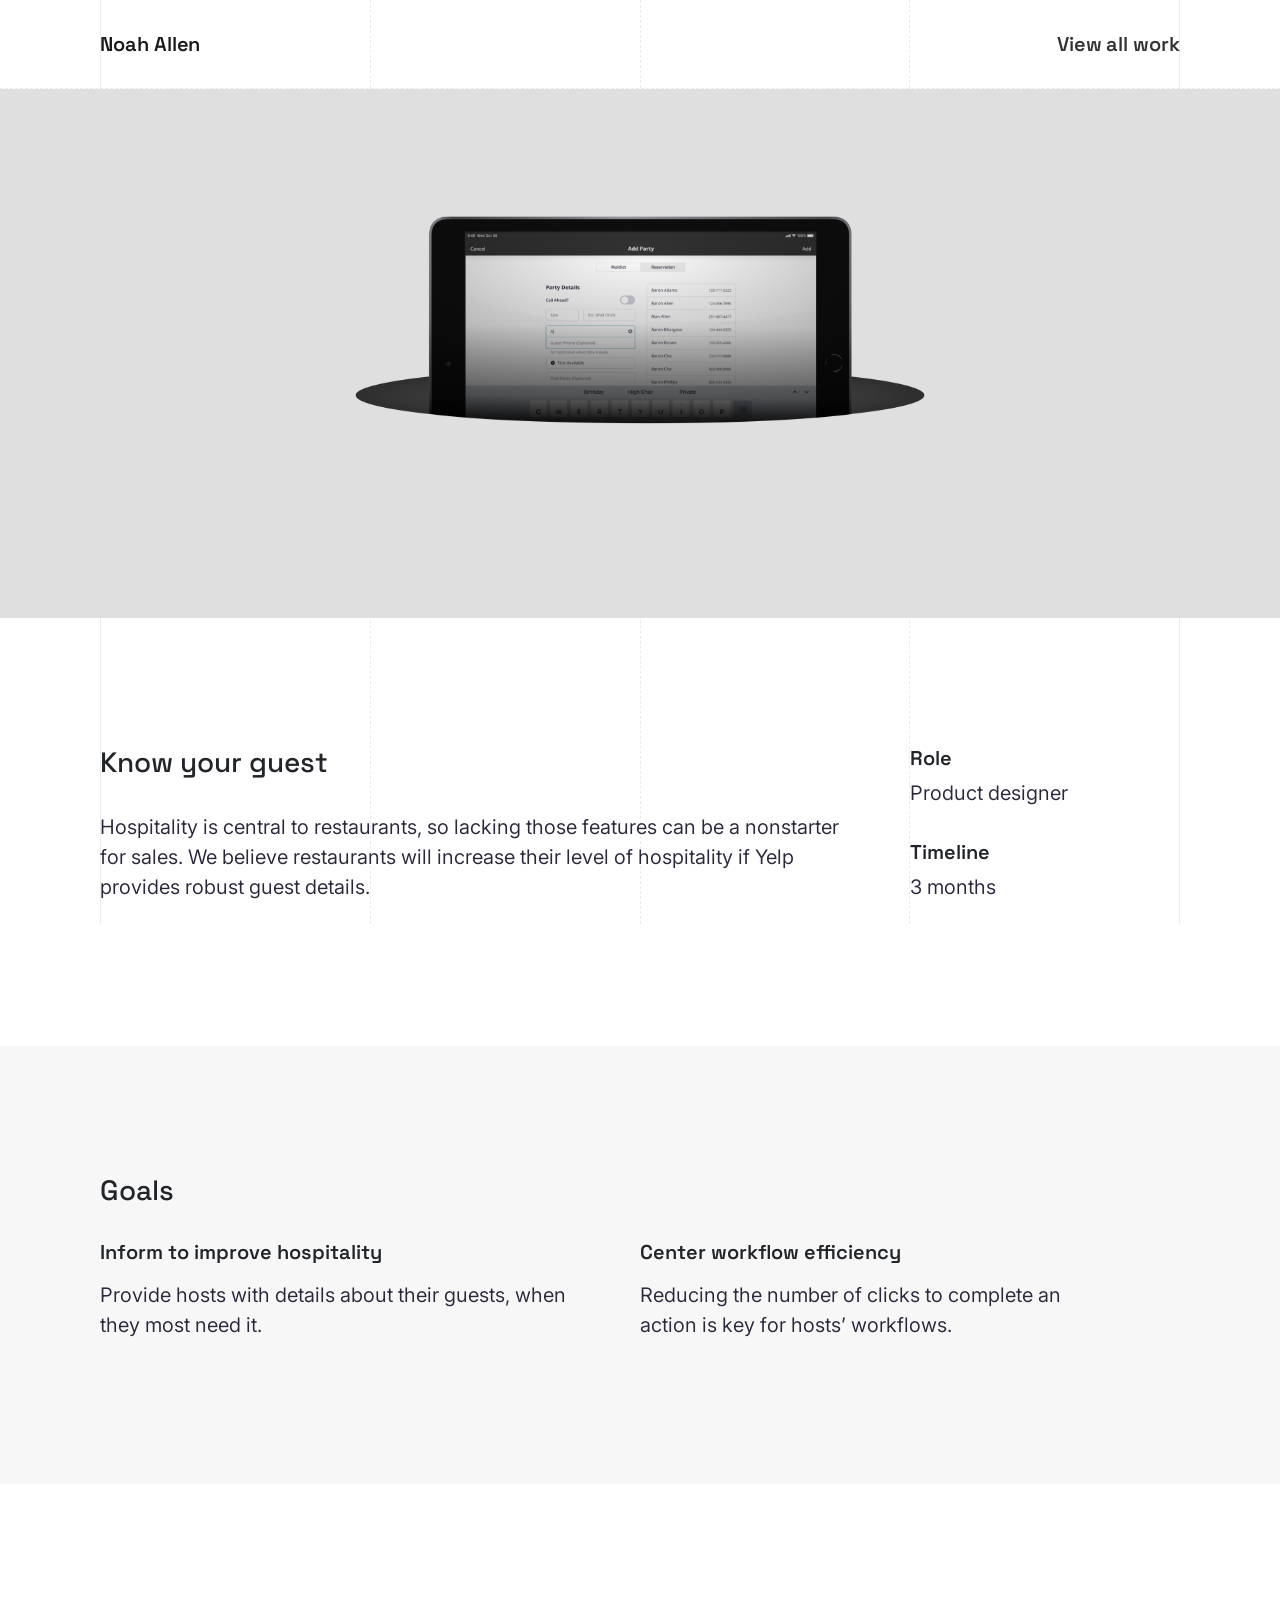
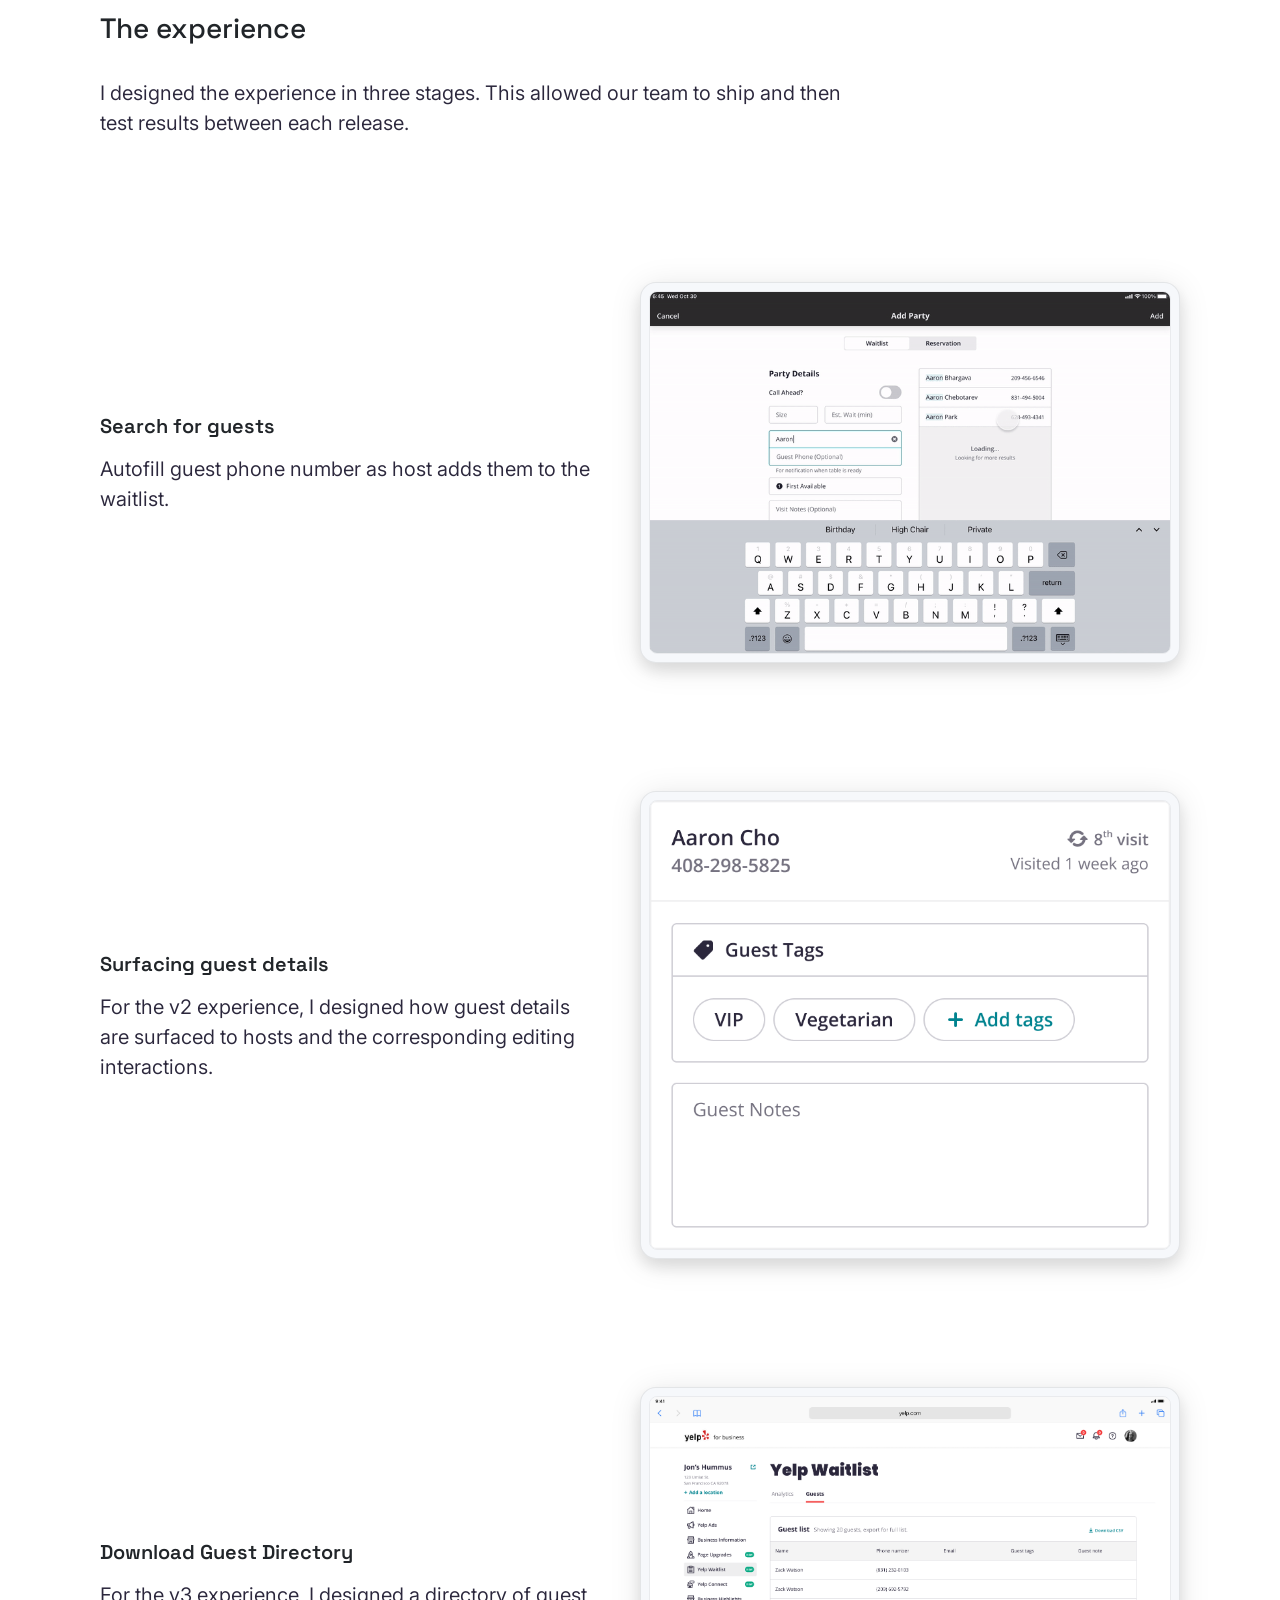
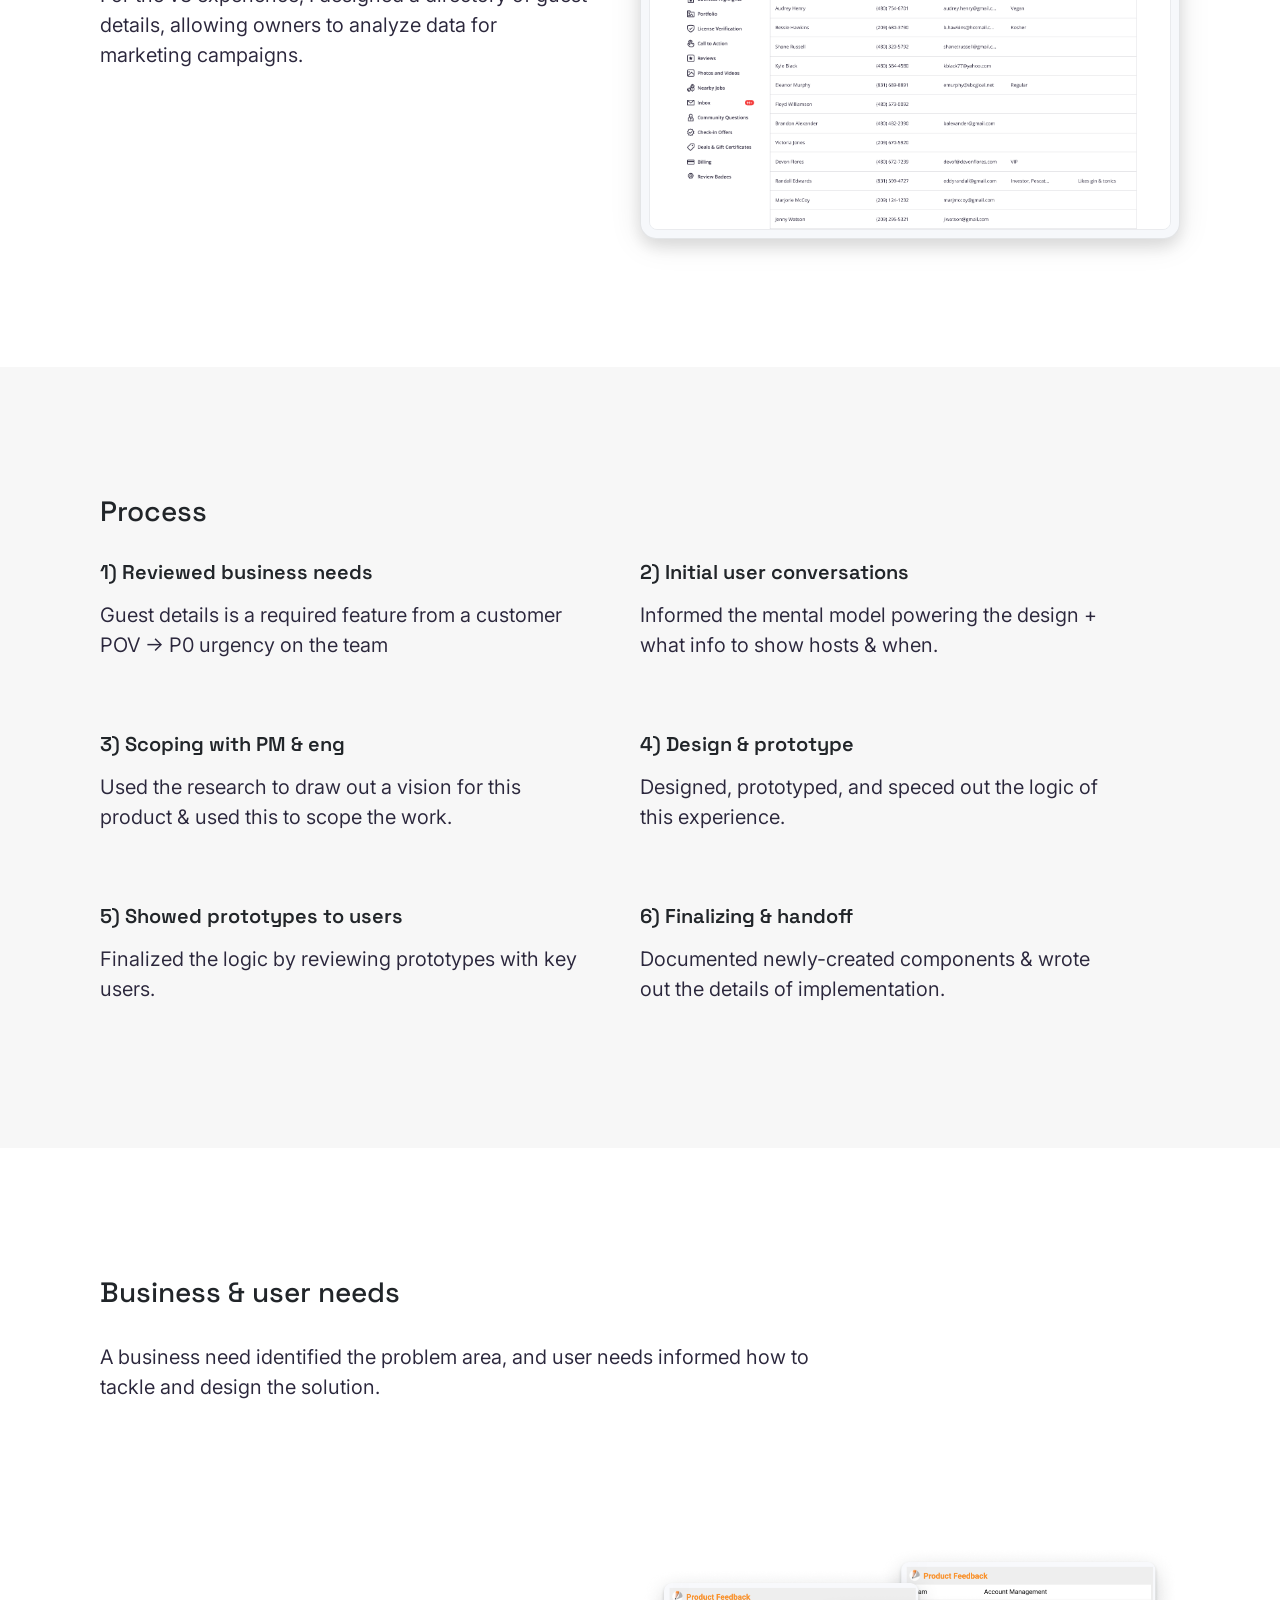
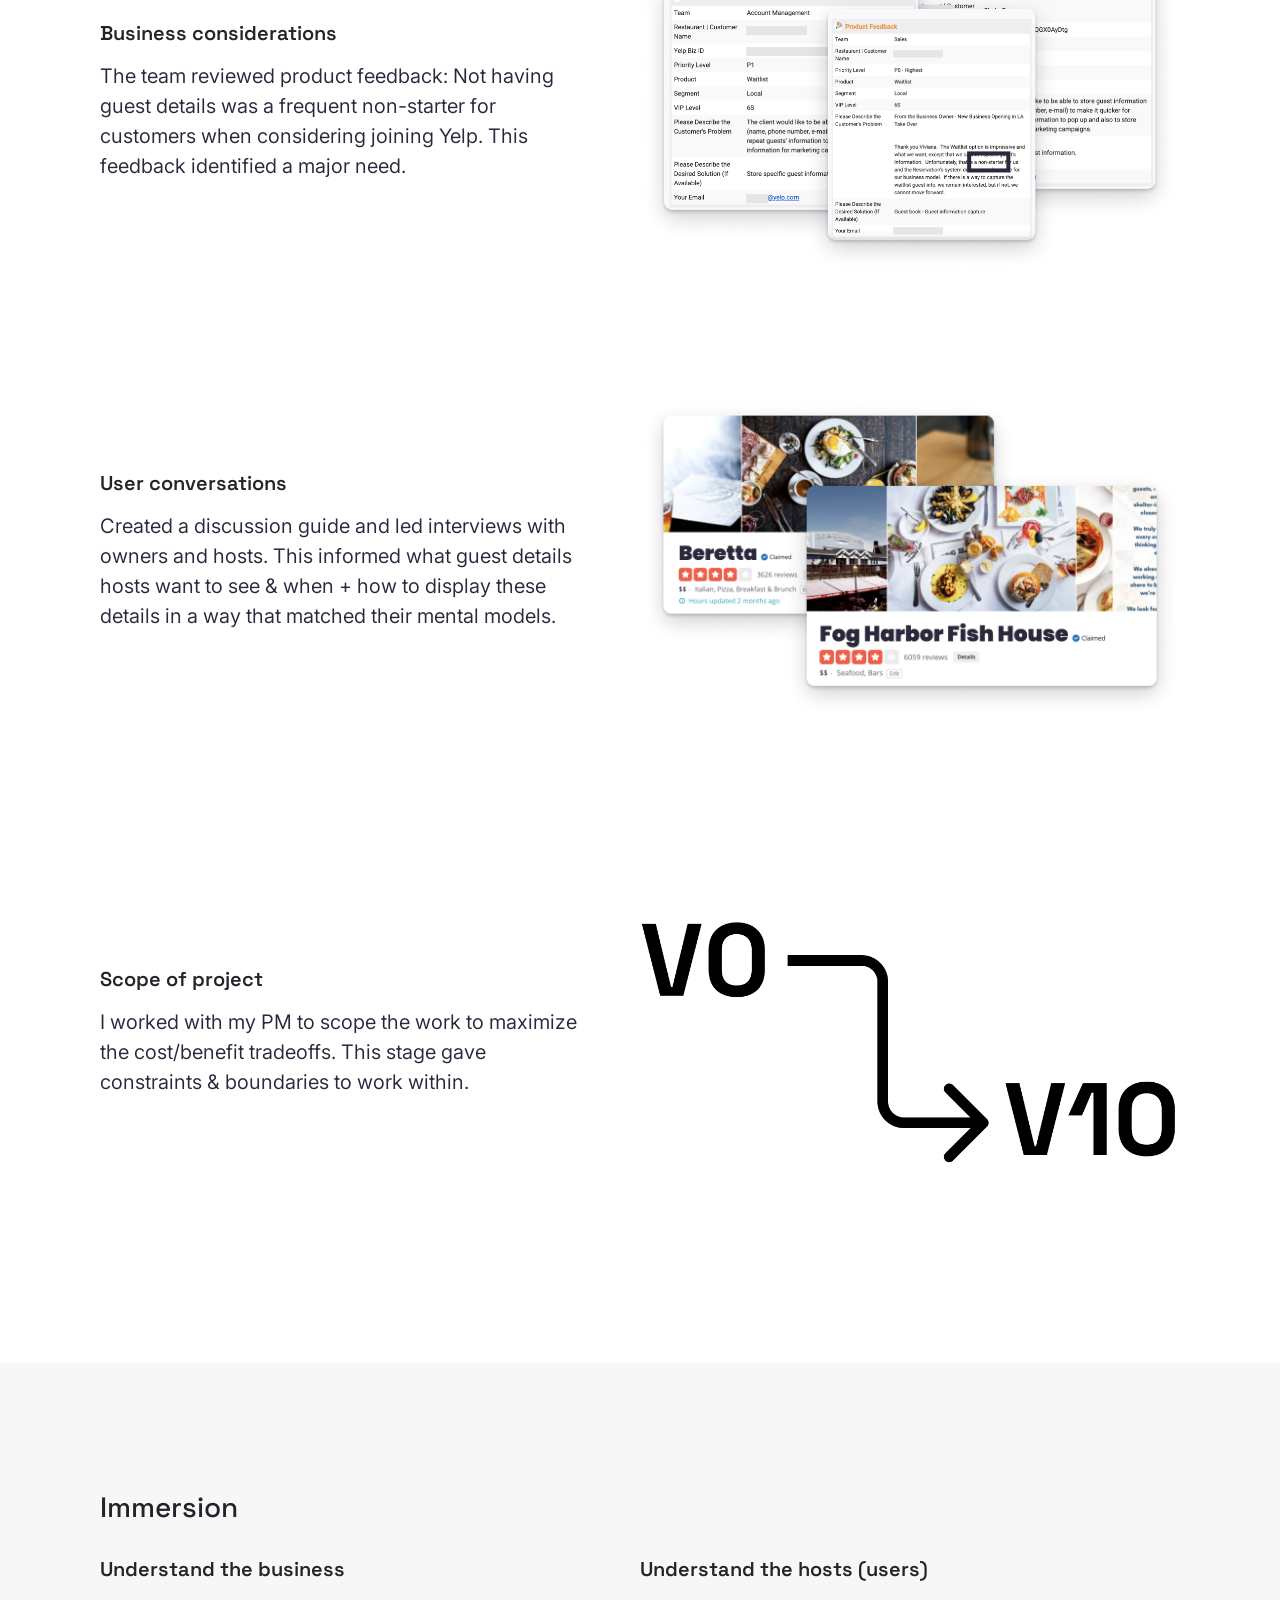
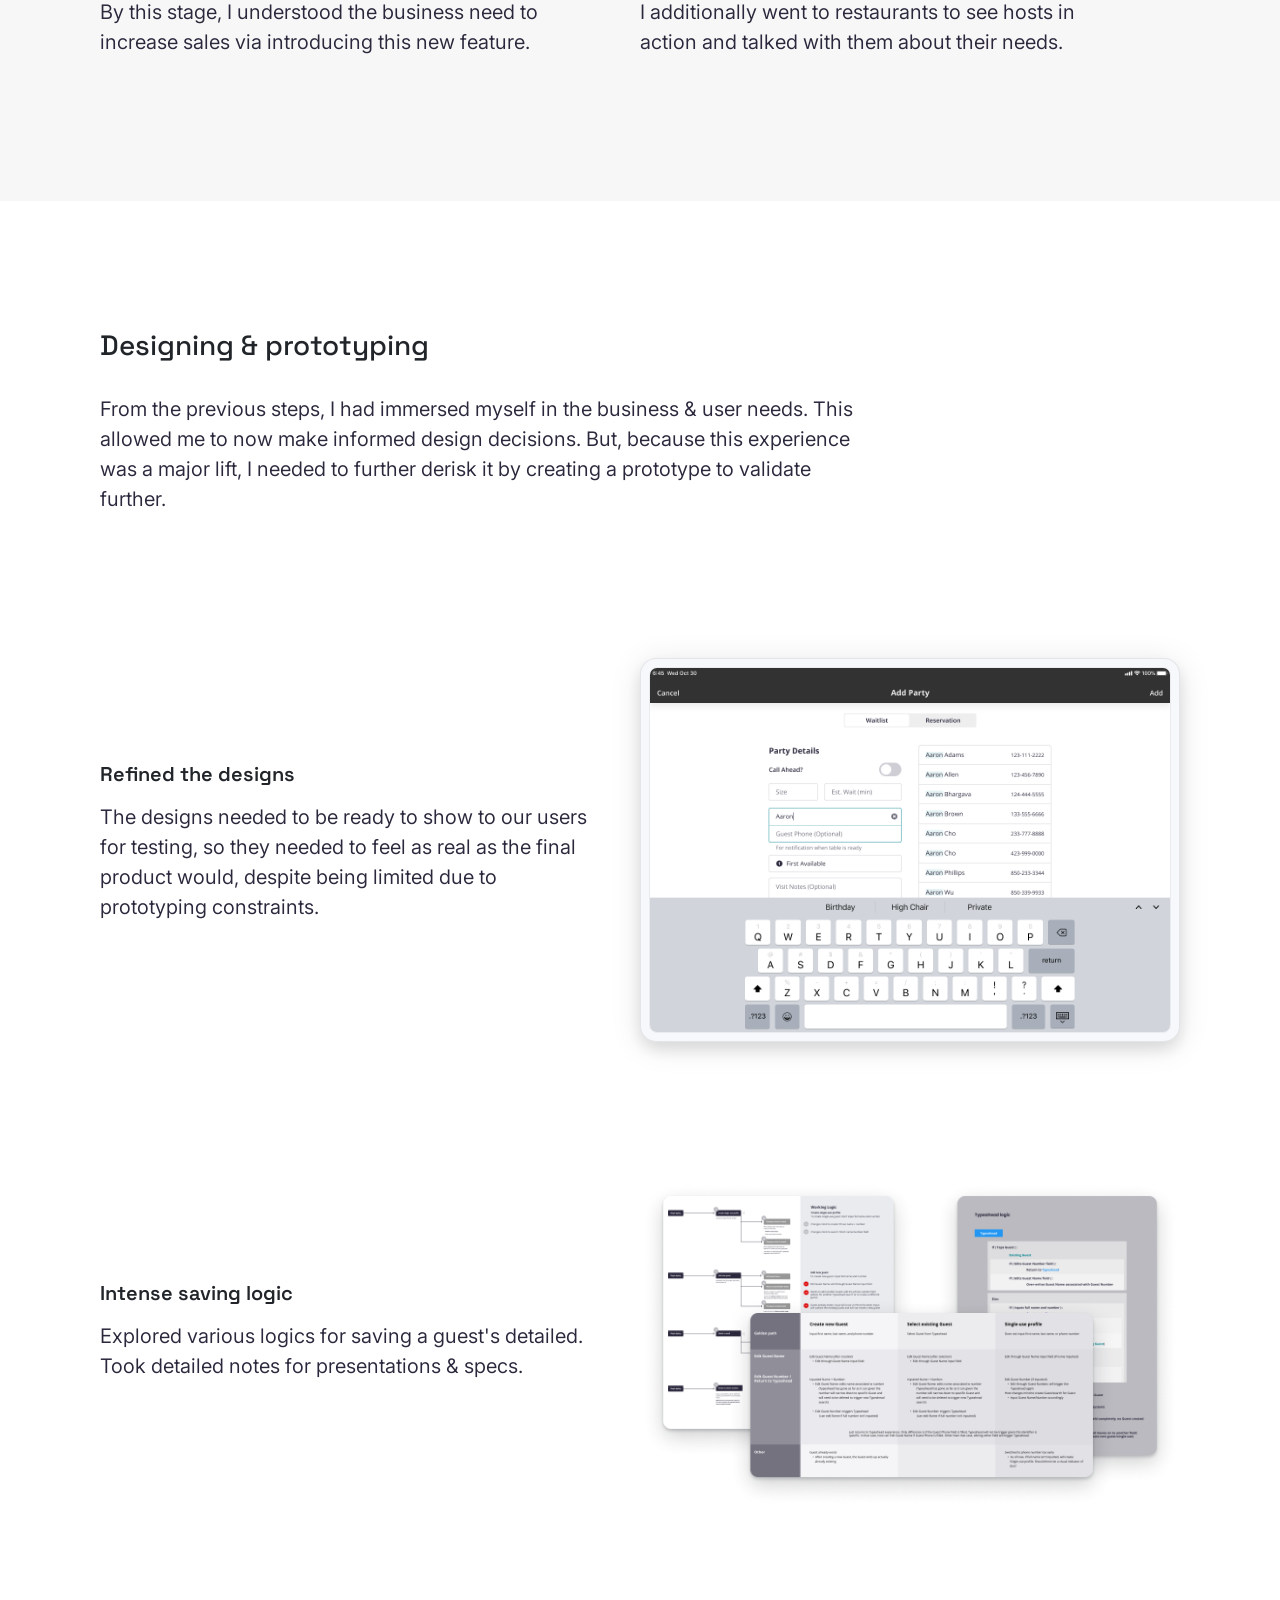
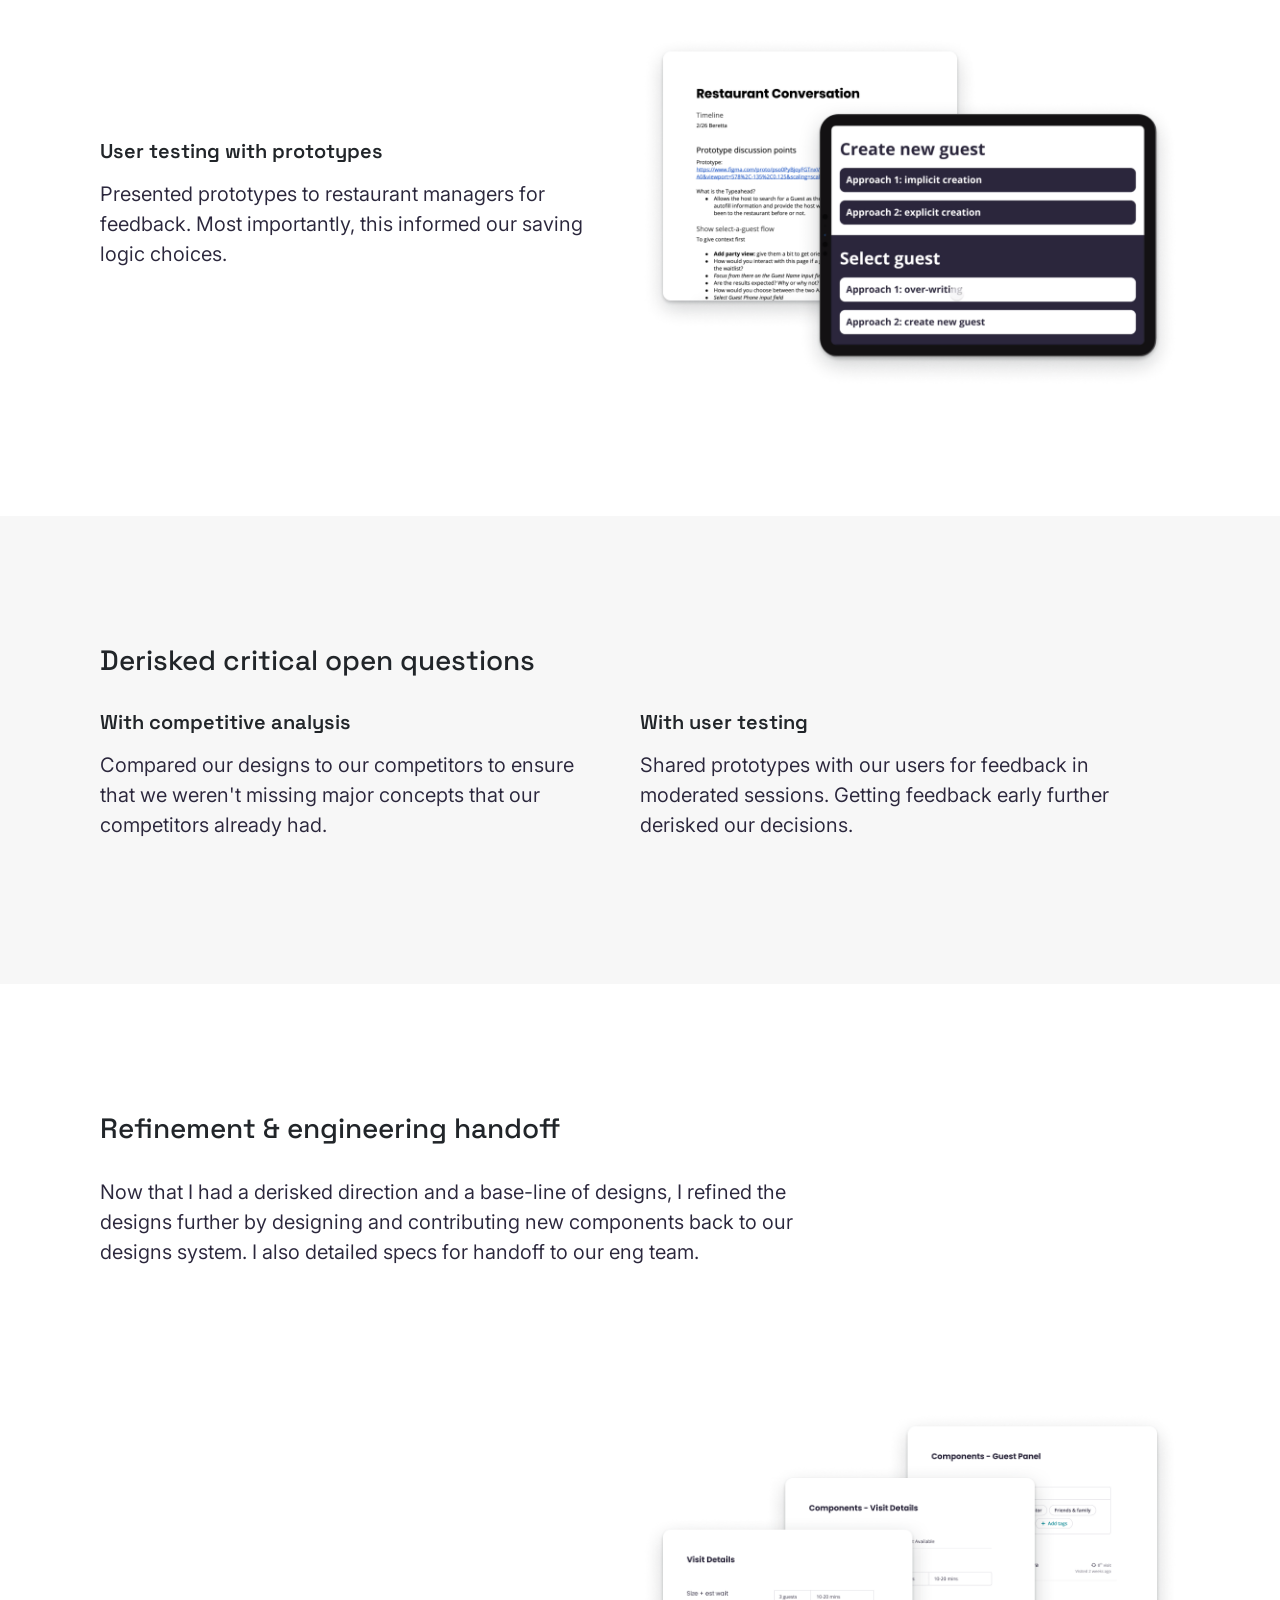
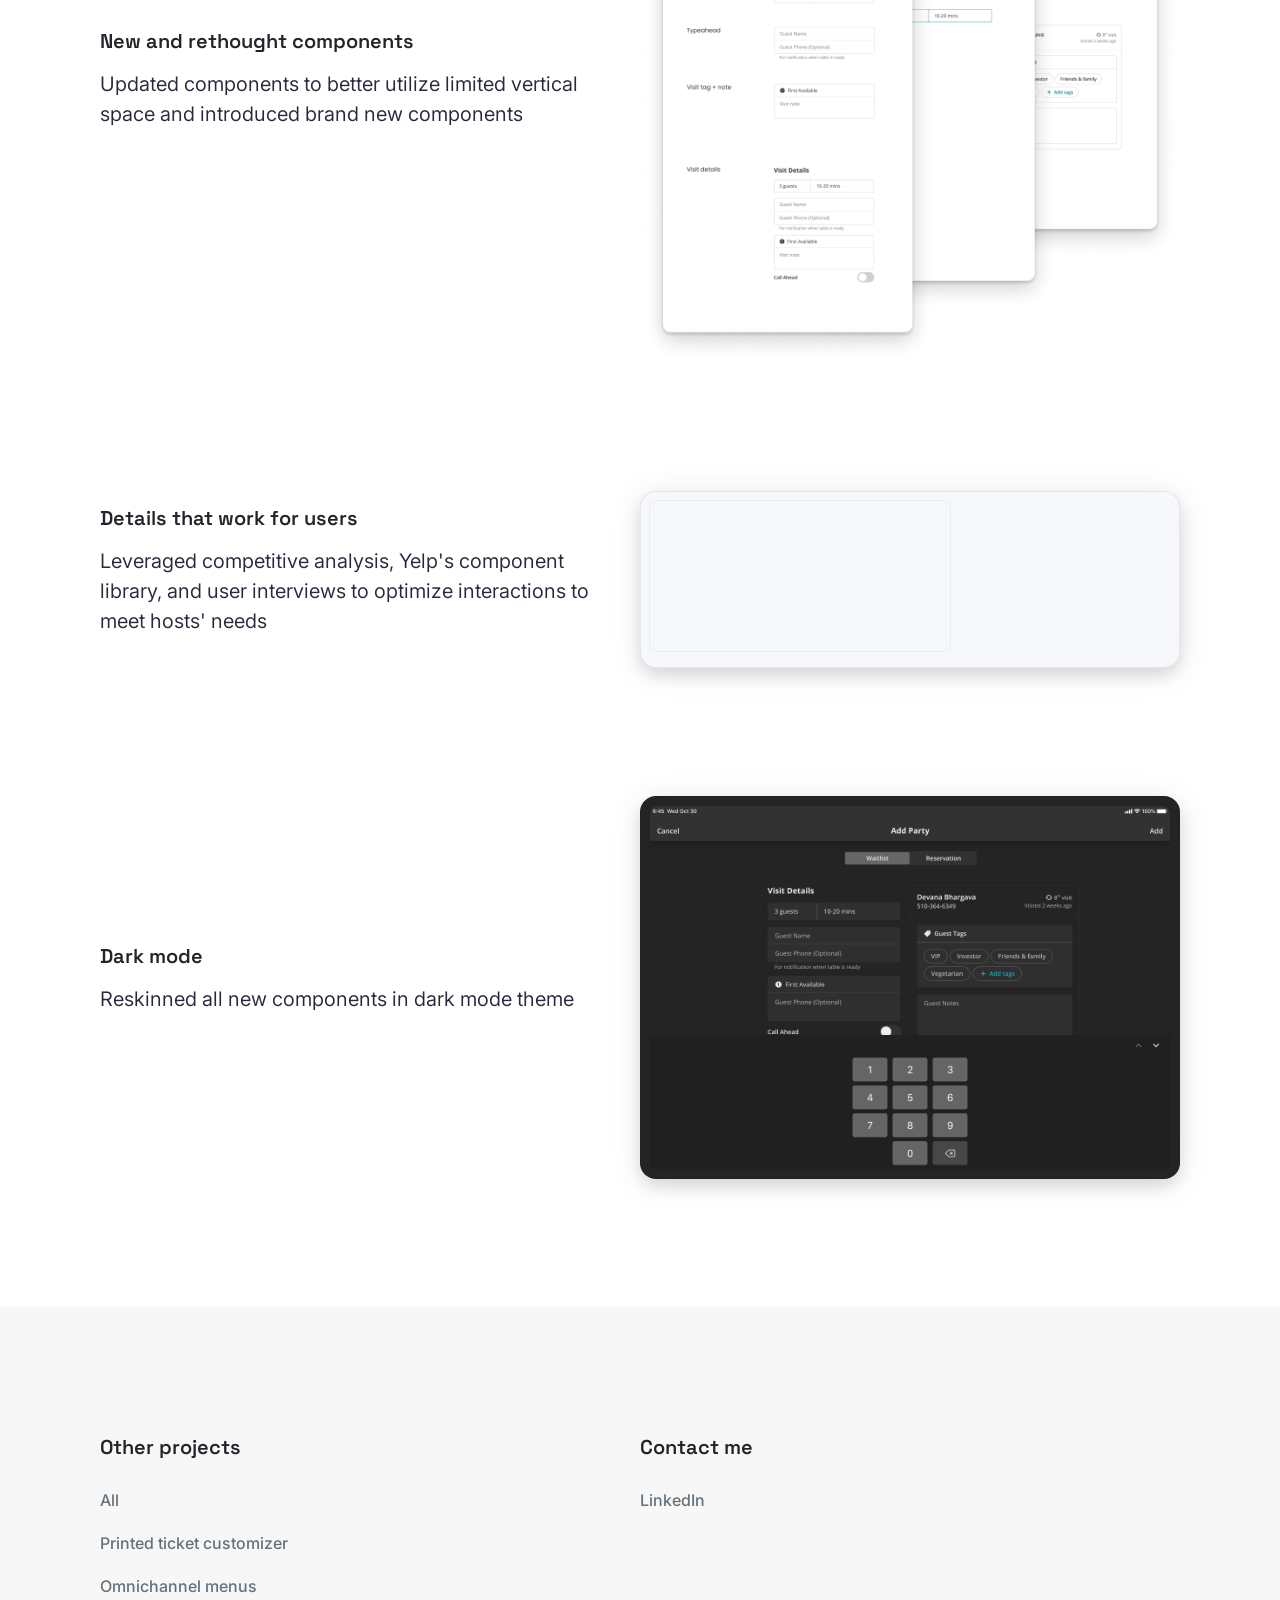
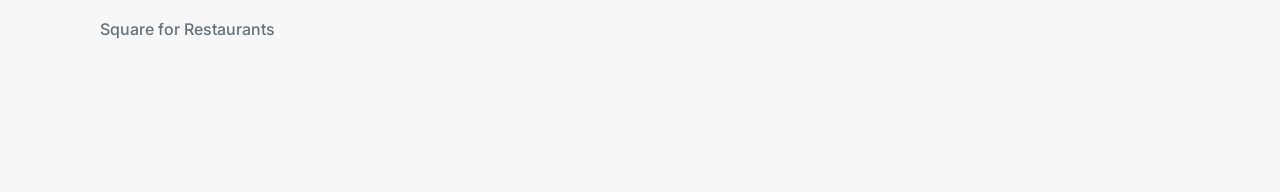
==== commit 6ee0a3dd: "Updated to fix spacing" ====
--- a/know-your-guest.html
+++ b/know-your-guest.html
@@ -83,7 +83,7 @@
           <div class='light-gray-splash-blocks container-fluid position-relative pt-3 pt-sm-5' style='pointer-events: none;'>
             <div class='container col-11 col-sm-10 col-md-10 col-lg-8 pt-2' >
   
-              <img style='margin-top: 128px;' src='kyg-cover.png' class="img-fluid" alt="..."  >
+              <img style='margin-top: 24px;' src='kyg-cover.png' class="img-fluid" alt="..."  >
 
             </div>
 
